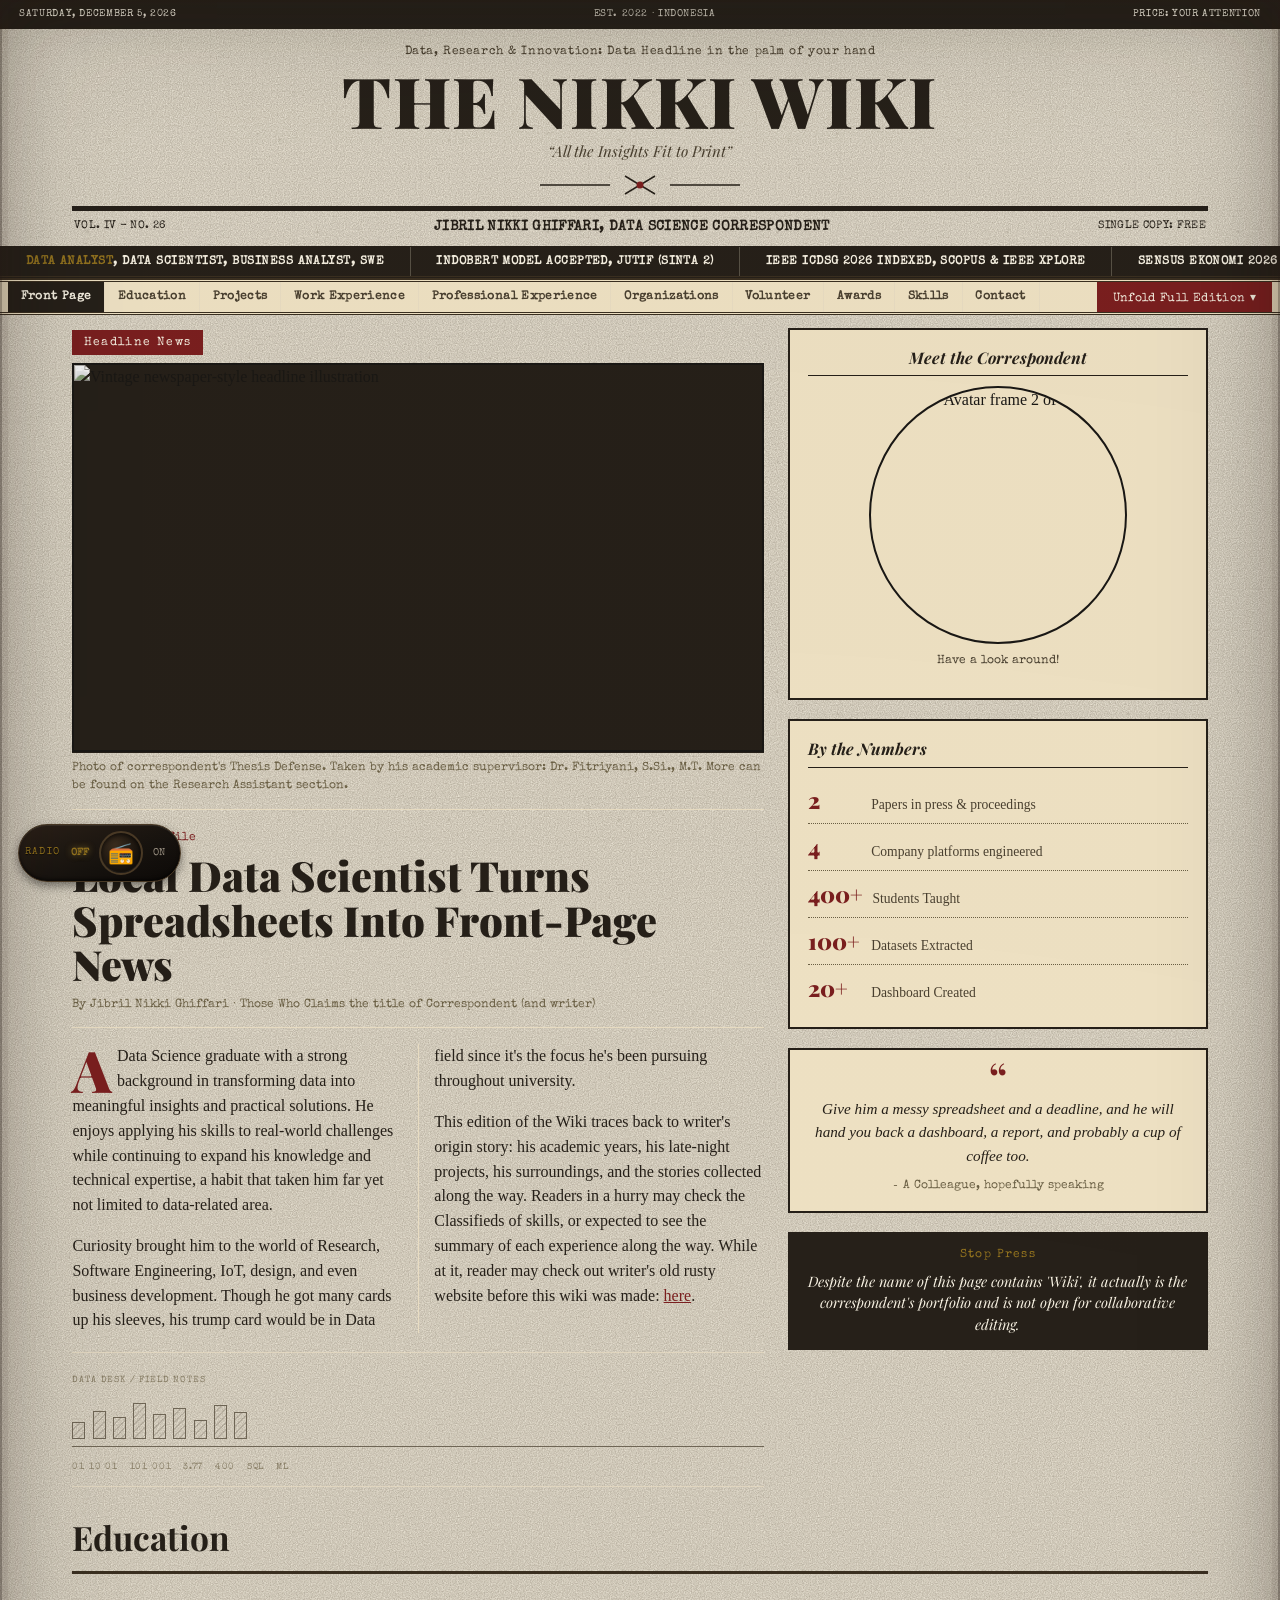
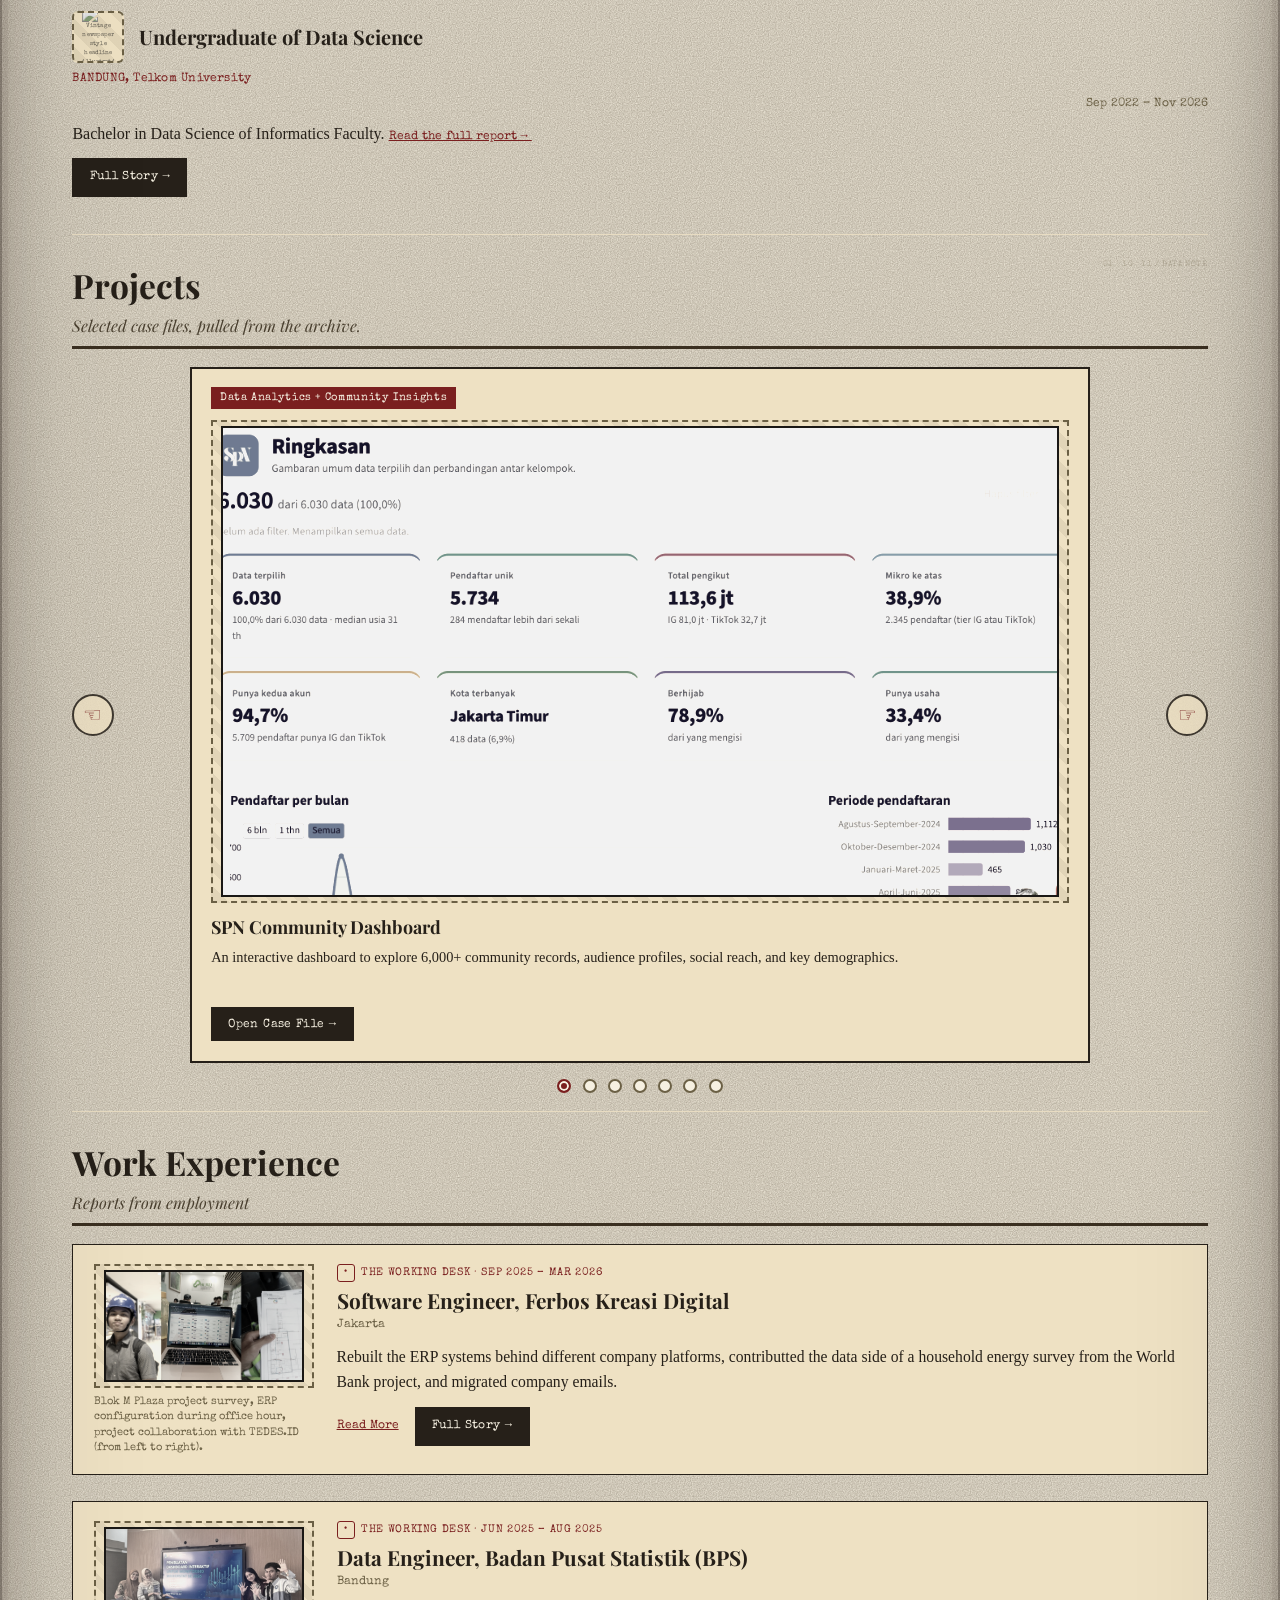
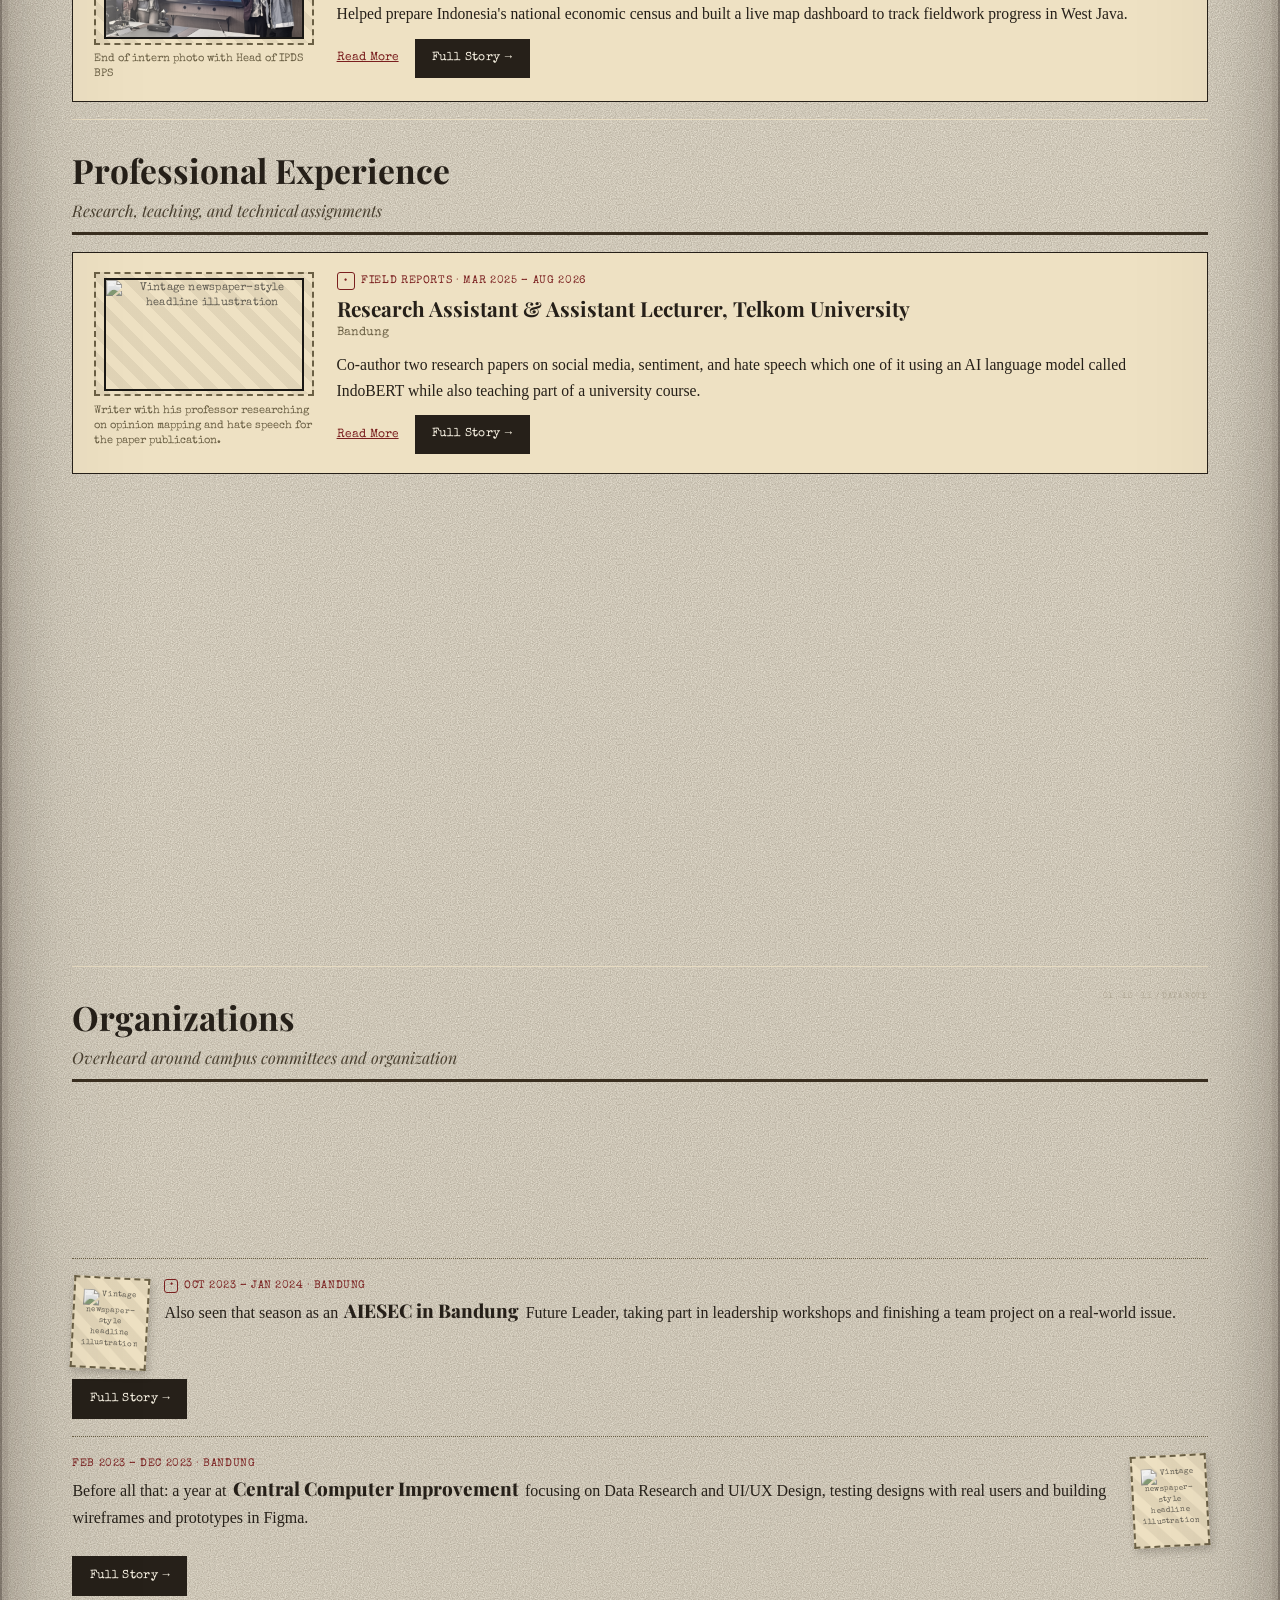
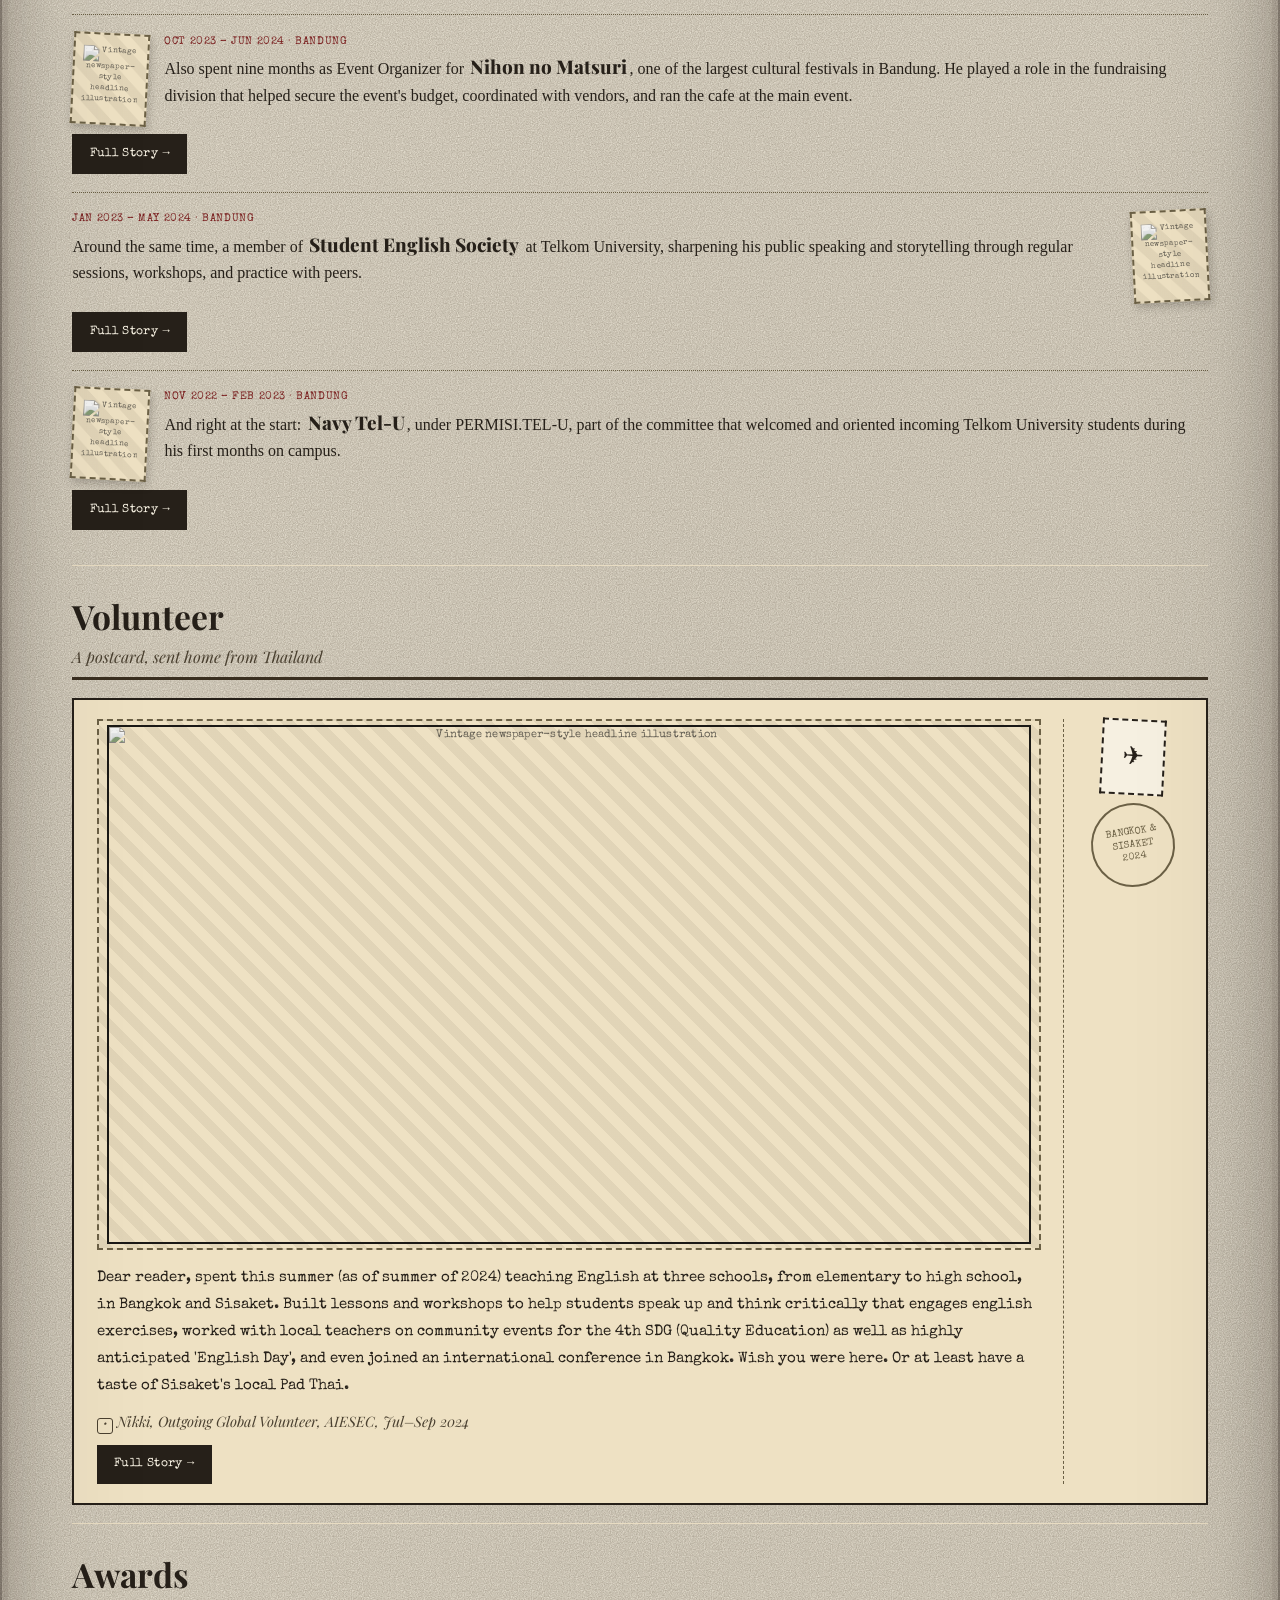
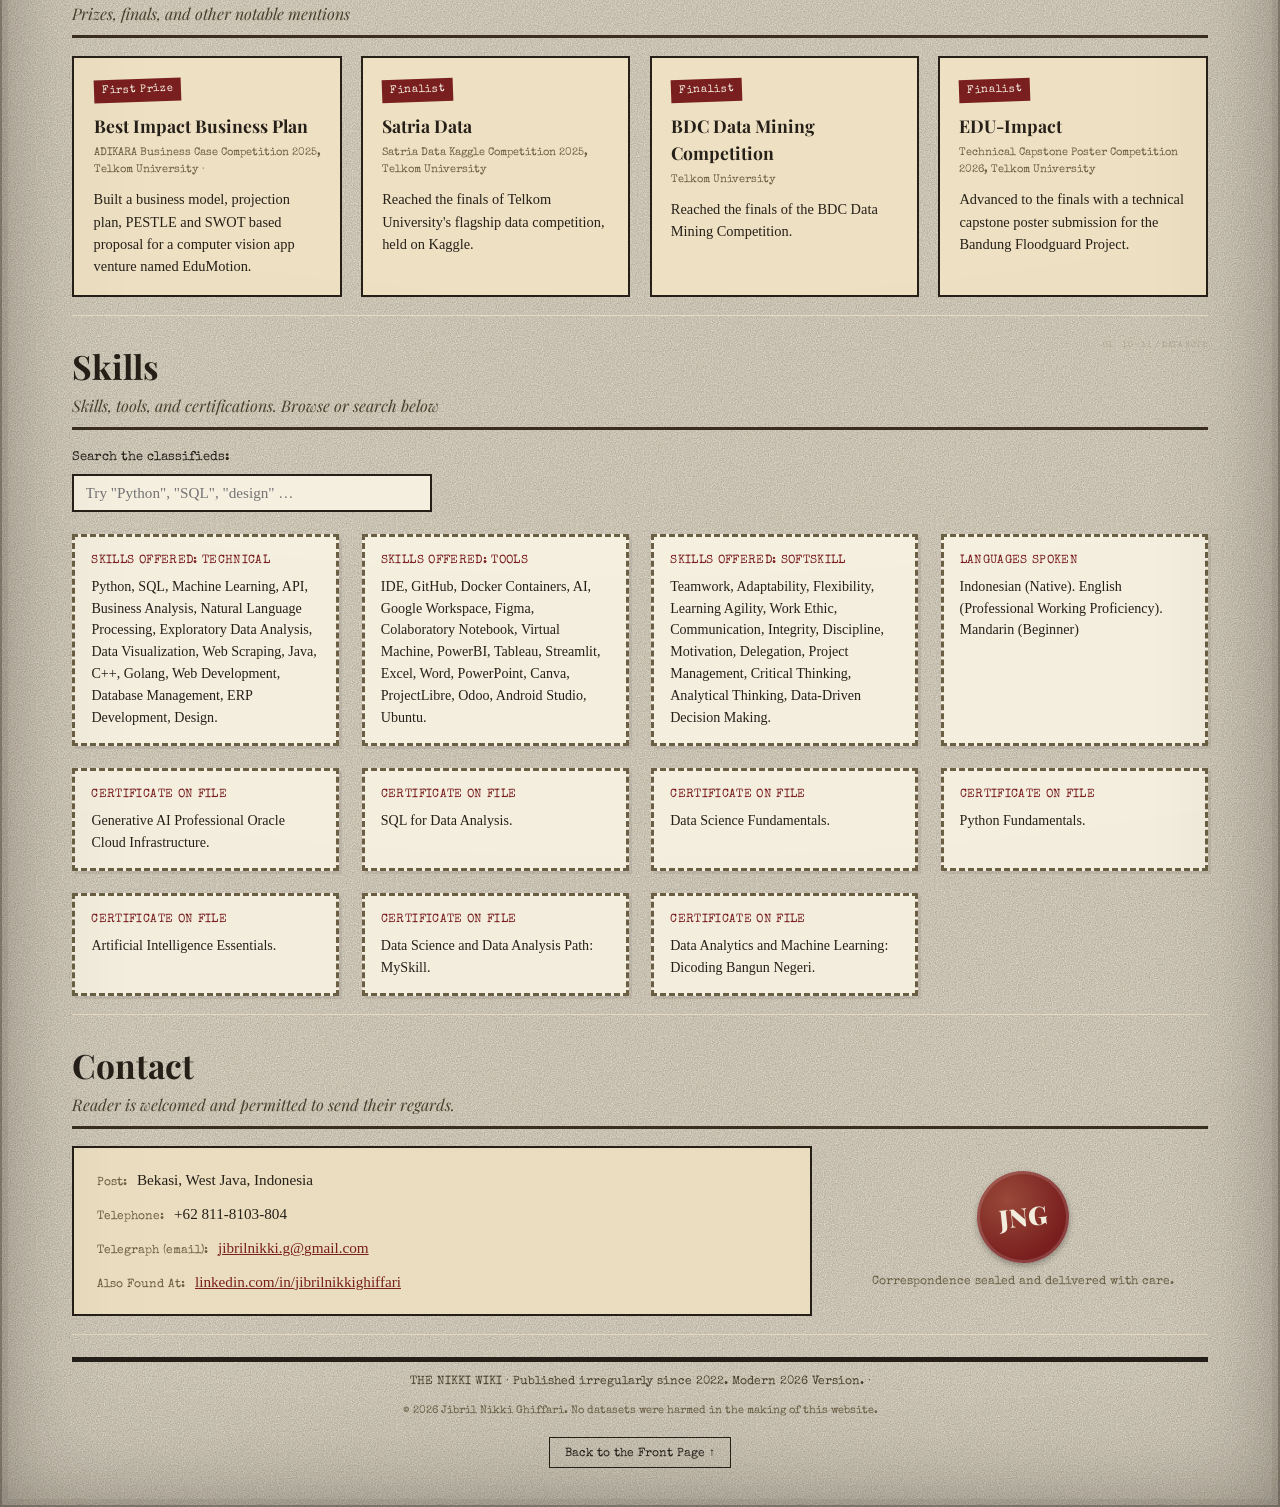
==== index.html @ acb32dd9 "ubah gambar spn" ====
<!DOCTYPE html>
<html lang="en">
  <head>
    <meta charset="UTF-8" />
    <meta name="viewport" content="width=device-width, initial-scale=1.0" />

    <!-- Primary SEO -->
    <title>The Nikki Wiki — Jibril Nikki Ghiffari</title>
    <meta
      name="description"
      content="The Nikki Wiki — the portfolio of Jibril Nikki Ghiffari, Data Science graduate showcasing data analytics, research, software engineering, and selected projects."
    />

    <!-- Open Graph / LinkedIn Preview -->
    <meta property="og:type" content="website" />
    <meta
      property="og:title"
      content="The Nikki Wiki — Jibril Nikki Ghiffari"
    />
    <meta
      property="og:description"
      content="The portfolio of Jibril Nikki Ghiffari — Data Science, analytics, research, software engineering, and selected projects."
    />
    <meta property="og:url" content="https://nikkiwiki.pages.dev/" />
    <meta
      property="og:image"
      content="https://nikkiwiki.pages.dev/assets/og-preview.png"
    />
    <meta
      property="og:image:alt"
      content="The Nikki Wiki — Jibril Nikki Ghiffari Data Science Portfolio"
    />

    <!-- Twitter / X -->
    <meta name="twitter:card" content="summary_large_image" />
    <meta
      name="twitter:title"
      content="The Nikki Wiki — Jibril Nikki Ghiffari"
    />
    <meta
      name="twitter:description"
      content="Data Science portfolio featuring analytics, research, software engineering, and selected projects."
    />
    <meta
      name="twitter:image"
      content="https://nikkiwiki.pages.dev/assets/og-preview.png"
    />

    <!-- Favicon -->
    <link rel="icon" href="assets/favicon.svg" type="image/svg+xml" />

    <!-- Fonts -->
    <link rel="preconnect" href="https://fonts.googleapis.com" />
    <link rel="preconnect" href="https://fonts.gstatic.com" crossorigin />
    <link
      href="https://fonts.googleapis.com/css2?family=Playfair+Display:ital,wght@0,600;0,700;0,900;1,600&family=Old+Standard+TT:ital,wght@0,400;0,700;1,400&family=Special+Elite&display=swap"
      rel="stylesheet"
    />

    <!-- Styles -->
    <link rel="stylesheet" href="css/style.css" />
  </head>
  <body>
    <!-- ===================== TOP UTILITY BAR ===================== -->
    <div class="utility-bar">
      <span class="utility-item" id="today-date">MONDAY, JANUARY 1</span>
      <span class="utility-item utility-center"
        >EST. 2022 &middot; INDONESIA</span
      >
      <span class="utility-item">PRICE: YOUR ATTENTION</span>
    </div>

    <!-- ===================== MASTHEAD ===================== -->
    <header class="masthead" id="top">
      <p class="masthead-eyebrow">
        Data, Research &amp; Innovation: Data Headline in the palm of your hand
      </p>
      <h1 class="masthead-title">THE NIKKI WIKI</h1>
      <p class="masthead-tagline">
        &ldquo;All the Insights Fit to Print&rdquo;
      </p>
      <svg class="masthead-flourish" viewBox="0 0 200 26" aria-hidden="true">
        <path d="M0 13 H70" stroke="var(--ink)" stroke-width="1.5" />
        <path d="M130 13 H200" stroke="var(--ink)" stroke-width="1.5" />
        <path
          d="M85 4 L100 13 L85 22 M115 4 L100 13 L115 22"
          fill="none"
          stroke="var(--ink)"
          stroke-width="1.5"
        />
        <circle cx="100" cy="13" r="3.5" fill="var(--accent)" />
      </svg>
      <div class="masthead-rule-thick"></div>
      <div class="masthead-meta">
        <span>VOL. IV - NO. 26</span>
        <span class="masthead-meta-center"
          >JIBRIL NIKKI GHIFFARI, DATA SCIENCE CORRESPONDENT</span
        >
        <span>SINGLE COPY: FREE</span>
      </div>
    </header>

    <!-- ===================== DATA TICKER ===================== -->
    <div class="ticker-tape" aria-hidden="true">
      <div class="ticker-track" id="ticker-track">
        <span class="ticker-item"
          ><strong>DATA ANALYST</strong>, DATA SCIENTIST, BUSINESS ANALYST,
          SWE</span
        >
        <span class="ticker-item"
          >INDOBERT MODEL ACCEPTED, JUTIF (SINTA 2)</span
        >
        <span class="ticker-item"
          >IEEE ICDSG 2026 INDEXED, SCOPUS & IEEE XPLORE</span
        >
        <span class="ticker-item">SENSUS EKONOMI 2026 DATA SCRAPING</span>

        <span class="ticker-item"
          >PYTHON &#9650; SQL &#9650; EXCEL &#9650;</span
        >
        <span class="ticker-item">SATRIA DATA 2025 FINALIST</span>
        <span class="ticker-item">ADIKARA 2025 WINNER</span>
        <span class="ticker-item">ERP MODULES SHIPPED</span>
        <!-- duplicate set for seamless loop -->
        <span class="ticker-item"
          ><strong>DATA ANALYST</strong>, DATA SCIENTIST, BUSINESS ANALYST,
          SWE</span
        >
        <span class="ticker-item"
          >SENTIMENT ANALYSIS ACCEPTED, JUTIF (SINTA 2)</span
        >
        <span class="ticker-item"
          >IEEE ICDSG 2026 INDEXED, SCOPUS & IEEE XPLORE</span
        >
        <span class="ticker-item">SENSUS EKONOMI 2026 DATA SCRAPING</span>
        <span class="ticker-item"
          >PYTHON &#9650; SQL &#9650; EXCEL &#9650;</span
        >
        <span class="ticker-item">SATRIA DATA 2025 FINALIST</span>
        <span class="ticker-item">EDU-IMPACT 2026 FINALIST</span>
        <span class="ticker-item">ODOO MODULES SHIPPED 3 PLATFORMS</span>
      </div>
    </div>

    <!-- ===================== SECTION NAV (looks like paper tabs) ===================== -->
    <nav class="section-nav" id="section-nav" aria-label="Sections">
      <button class="nav-tab active" data-target="front-page">
        Front Page
      </button>
      <button class="nav-tab" data-target="education">Education</button>
      <button class="nav-tab" data-target="projects">Projects</button>
      <button class="nav-tab" data-target="working">Work Experience</button>
      <button class="nav-tab" data-target="professional">
        Professional Experience
      </button>
      <button class="nav-tab" data-target="organization">Organizations</button>
      <button class="nav-tab" data-target="volunteer">Volunteer</button>
      <button class="nav-tab" data-target="awards">Awards</button>
      <button class="nav-tab" data-target="classifieds">Skills</button>
      <button class="nav-tab" data-target="contact">Contact</button>
      <button class="unfold-btn" id="unfold-btn" type="button">
        Unfold Full Edition &#9662;
      </button>
    </nav>

    <main>
      <!-- ===================== FRONT PAGE ===================== -->
      <section class="front-page" id="front-page">
        <div class="front-grid">
          <article class="lead-story">
            <p class="headline-news-label">Headline News</p>
            <div class="headline-photo-frame">
              <div class="headline-tv-screen">
                <img
                  src="assets/Headliner.jpeg"
                  class="headline-photo"
                  alt="Vintage newspaper-style headline illustration"
                  loading="eager"
                />
              </div>
              <p class="headline-caption">
                Photo of correspondent's Thesis Defense. Taken by his academic
                supervisor: Dr. Fitriyani, S.Si., M.T. More can be found on the
                Research Assistant section.
              </p>
            </div>
            <p class="kicker">Exclusive Profile</p>
            <h2 class="headline">
              Local Data Scientist Turns Spreadsheets Into Front-Page News
            </h2>
            <p class="byline">
              By Jibril Nikki Ghiffari &middot; Those Who Claims the title of
              Correspondent (and writer)
            </p>
            <div class="lead-columns">
              <p class="drop-cap">
                A Data Science graduate with a strong background in transforming
                data into meaningful insights and practical solutions. He enjoys
                applying his skills to real&#8209;world challenges while
                continuing to expand his knowledge and technical expertise, a
                habit that taken him far yet not limited to data-related area.
              </p>
              <p>
                Curiosity brought him to the world of Research, Software
                Engineering, IoT, design, and even business development. Though
                he got many cards up his sleeves, his trump card would be in
                Data field since it's the focus he's been pursuing throughout
                university.
              </p>
              <p>
                This edition of the Wiki traces back to writer's origin story:
                his academic years, his late-night projects, his surroundings,
                and the stories collected along the way. Readers in a hurry may
                check the Classifieds of skills, or expected to see the summary
                of each experience along the way. While at it, reader may check
                out writer's old rusty website before this wiki was made:
                <a
                  href="https://jibrilnikki.netlify.app/"
                  target="_blank"
                  rel="noopener"
                  >here</a
                >.
              </p>
            </div>

            <div class="data-engraving" aria-hidden="true">
              <span class="data-engraving-label">DATA DESK / FIELD NOTES</span>
              <div class="data-engraving-grid">
                <i></i><i></i><i></i><i></i><i></i><i></i><i></i><i></i><i></i>
              </div>
              <div class="data-engraving-line"></div>
              <span class="data-engraving-code"
                >01 10 01 &nbsp; 101 001 &nbsp; 3.77 &nbsp; 400 &nbsp; SQL
                &nbsp; ML</span
              >
            </div>
          </article>

          <aside class="sidebar">
            <div class="ad-box mini-me-box">
              <p class="ad-box-title">Meet the Correspondent</p>
              <div class="mini-me-frame">
                <img
                  src="assets/Avatar 4.png"
                  class="mini-me-img"
                  id="mini-me-img"
                  alt="Avatar frame 1 of 3"
                  loading="eager"
                />
              </div>
              <p class="mini-me-caption" id="mini-me-caption">Hi there!</p>
            </div>

            <div class="ad-box stat-box">
              <p class="ad-box-title">By the Numbers</p>
              <ul class="stat-list">
                <li>
                  <span class="stat-num">2</span
                  ><span class="stat-label"
                    >Papers in press &amp; proceedings</span
                  >
                </li>
                <li>
                  <span class="stat-num">4</span
                  ><span class="stat-label">Company platforms engineered</span>
                </li>
                <li>
                  <span class="stat-num">400+</span
                  ><span class="stat-label">Students Taught</span>
                </li>

                <li>
                  <span class="stat-num">100+</span
                  ><span class="stat-label">Datasets Extracted</span>
                </li>
                <li>
                  <span class="stat-num">20+</span
                  ><span class="stat-label">Dashboard Created</span>
                </li>
              </ul>
            </div>

            <div class="ad-box quote-box">
              <p class="quote-mark">&ldquo;</p>
              <p class="quote-text">
                Give him a messy spreadsheet and a deadline, and he will hand
                you back a dashboard, a report, and probably a cup of coffee
                too.
              </p>
              <p class="quote-attr">&dash; A Colleague, hopefully speaking</p>
            </div>

            <div class="stop-press-box">
              <p class="stop-press-title">Stop Press</p>
              <p class="stop-press-text">
                Despite the name of this page contains 'Wiki', it actually is
                the correspondent's portfolio and is not open for collaborative
                editing.
              </p>
            </div>
          </aside>
        </div>
      </section>

      <!-- ===================== EDUCATION ===================== -->
      <section class="paper-section" id="education">
        <h2 class="section-masthead">Education</h2>
        <div class="section-rule"></div>
        <article class="story-card" data-expandable>
          <div class="story-head">
            <div
              class="img-placeholder story-photo"
              aria-label="Placeholder for a campus or graduation photo"
            >
              <img
                src="assets/Telkom.png"
                alt="Vintage newspaper-style headline illustration"
                loading="eager"
              />
            </div>
            <h3 class="story-headline">Undergraduate of Data Science</h3>
            <p class="dateline">BANDUNG, Telkom University</p>
            <p class="story-dates">Sep 2022 &ndash; Nov 2026</p>
          </div>
          <p class="story-teaser">
            Bachelor in Data Science of Informatics Faculty.
            <button class="read-more" type="button">
              Read the full report &rarr;
            </button>
          </p>
          <div class="story-body">
            <p>
              Enrolled at Telkom University's Data Science program in September
              2022, with graduation on November 2026. Maintained a cumulative
              GPA of 3.77 out of 4.00, awarded with honor, while concurrently
              holding a research assistantship, a lecturing apprenticeship , and
              multiple industry placements.
            </p>
          </div>
          <p class="detail-link-wrap">
            <a class="cta-button" href="pages/education.html" rel="noopener"
              >Full Story &rarr;</a
            >
          </p>
        </article>
      </section>

      <!-- ===================== PROJECTS ===================== -->
      <section class="paper-section projects-section" id="projects">
        <h2 class="section-masthead">Projects</h2>
        <p class="section-subhead">
          Selected case files, pulled from the archive.
        </p>
        <div class="section-rule"></div>

        <div class="project-carousel" id="project-carousel">
          <button
            class="project-nav project-nav-prev"
            id="project-prev"
            type="button"
            aria-label="Previous case files"
          >
            <span aria-hidden="true">&#9756;</span>
          </button>

          <div class="project-viewport" id="project-viewport">
            <div class="project-track" id="project-track">
              <article class="project-card">
                <p class="project-tag">Data Analytics + Community Insights</p>
                <div
                  class="img-placeholder landscape-placeholder project-photo"
                  aria-label="SPN Community Dashboard summary and visualizations"
                >
                  <img
                    src="assets/spn-dashboard2.png"
                    class="headline-photo"
                    alt="SPN Community Dashboard summary cards and charts"
                    loading="lazy"
                  />
                </div>
                <h3 class="project-headline">SPN Community Dashboard</h3>
                <p class="project-teaser">
                  An interactive dashboard to explore 6,000+ community records,
                  audience profiles, social reach, and key demographics.
                </p>
                <button
                  class="cta-button dossier-open-btn"
                  type="button"
                  data-dossier-target="spn-community-dashboard"
                >
                  Open Case File &rarr;
                </button>

                <div
                  class="dossier-content"
                  data-dossier-id="spn-community-dashboard"
                  hidden
                >
                  <p class="dossier-tag">
                    CASE NO. 01 &middot; DATA ANALYTICS DASHBOARD
                  </p>
                  <h3 class="dossier-title">SPN Community Dashboard</h3>
                  <p class="dossier-meta">
                    Smart Parents Network &middot; Community Data Analytics
                  </p>
                  <div
                    class="img-placeholder landscape-placeholder dossier-photo"
                    aria-label="SPN Community Dashboard data exploration interface"
                  >
                    <img
                      src="assets/spn-dashboard.png"
                      class="headline-photo"
                      alt="SPN Community Dashboard with filters and data table"
                      loading="lazy"
                    />
                  </div>
                  <div class="dossier-body">
                    <p>
                      Built an interactive dashboard to filter and explore
                      community records, compare audience and social-media
                      metrics, and review profile and economic indicators.
                      Exports filtered data to Excel with an embedded dashboard
                      sheet for offline review.
                    </p>
                  </div>
                </div>
              </article>
              <article class="project-card">
                <p class="project-tag">
                  Data Engineering + Community Analytics
                </p>
                <div
                  class="img-placeholder landscape-placeholder project-photo"
                  aria-label="WhatsApp Data Tracker Dashboard activity overview"
                >
                  <img
                    src="assets/spn-wa.png"
                    class="headline-photo"
                    alt="WhatsApp Data Tracker Dashboard showing group activity metrics"
                    loading="lazy"
                  />
                </div>
                <h3 class="project-headline">
                  WhatsApp Data Tracker Dashboard
                </h3>
                <p class="project-teaser">
                  An internal dashboard to track group activity and identify
                  active, quiet, and inactive members from WhatsApp chat
                  exports.
                </p>
                <button
                  class="cta-button dossier-open-btn"
                  type="button"
                  data-dossier-target="spn-wa-tracker"
                >
                  Open Case File &rarr;
                </button>

                <div
                  class="dossier-content"
                  data-dossier-id="spn-wa-tracker"
                  hidden
                >
                  <p class="dossier-tag">
                    CASE NO. 02 &middot; WHATSAPP COMMUNITY ANALYTICS
                  </p>
                  <h3 class="dossier-title">WhatsApp Data Tracker Dashboard</h3>
                  <p class="dossier-meta">
                    Smart Parents Network &middot; Group Activity Monitoring
                  </p>
                  <div
                    class="img-placeholder landscape-placeholder dossier-photo"
                    aria-label="WhatsApp group activity breakdown and member status summary"
                  >
                    <img
                      src="assets/spn-wa2.png"
                      class="headline-photo"
                      alt="WhatsApp Data Tracker Dashboard with member activity breakdown and group summary"
                      loading="lazy"
                    />
                  </div>
                  <div class="dossier-body">
                    <p>
                      An internal dashboard for importing ZIP exports of
                      WhatsApp group conversations and storing structured
                      activity data in Supabase. It summarizes message trends
                      and member activity by group and period, helping teams
                      spot active, quiet, and inactive members.
                    </p>
                  </div>
                </div>
              </article>
              <article class="project-card">
                <p class="project-tag">Frontend + ERP Development</p>
                <div
                  class="img-placeholder landscape-placeholder project-photo"
                  aria-label="Placeholder for a project photo or screenshot"
                >
                  <img
                    src="assets/HIJAUWeb.png"
                    class="headline-photo"
                    alt="Vintage newspaper-style headline illustration"
                    loading="eager"
                  />
                </div>
                <h3 class="project-headline">
                  HIJAU.co.id website & ERP System
                </h3>
                <p class="project-teaser">
                  Developed web and ERP solutions for HIJAU, a sustainable
                  technology company, using Odoo to connect its public-facing
                  website with internal business processes and data.
                </p>
                <button
                  class="cta-button dossier-open-btn"
                  type="button"
                  data-dossier-target="project-three"
                >
                  Open Case File &rarr;
                </button>

                <div
                  class="dossier-content"
                  data-dossier-id="project-three"
                  hidden
                >
                  <p class="dossier-tag">
                    CASE NO. 03 &middot; WEB + ERP DEVELOPMENT
                  </p>

                  <h3 class="dossier-title">
                    HIJAU.co.id Website & ERP System
                  </h3>

                  <p class="dossier-meta">
                    Software Engineer, Ferbos Kreasi Digital &middot; Oct 2025 –
                    Jan 2026
                  </p>
                  <div
                    class="img-placeholder landscape-placeholder dossier-photo"
                    aria-label="Placeholder for a project screenshot or photo"
                  >
                    <img
                      src="assets/HIJAU2.jpeg"
                      class="headline-photo"
                      alt="Vintage newspaper-style headline illustration"
                      loading="eager"
                    />
                  </div>
                  <div class="dossier-body">
                    <p>
                      A web and ERP platform built with Odoo as its core for
                      HIJAU.co.id, a sustainable technology company providing
                      Solar as a Service and Cooling as a Service. The project
                      connects the company's public-facing website with its
                      internal business operations within a unified ecosystem.
                    </p>
                  </div>
                </div>
              </article>
              <article class="project-card">
                <p class="project-tag">Frontend + Backend Development</p>
                <div
                  class="img-placeholder landscape-placeholder project-photo"
                  aria-label="Placeholder for a project photo or screenshot"
                >
                  <img
                    src="assets/Wakafenergi.png"
                    class="headline-photo"
                    alt="Vintage newspaper-style headline illustration"
                    loading="eager"
                  />
                </div>
                <h3 class="project-headline">
                  Wakafenergi.id website & Backend Data Flow
                </h3>
                <p class="project-teaser">
                  Redesigned Wakafenergi.id into a data-driven donation
                  platform, connecting Odoo's product and checkout system with
                  custom frontend logic, real-time impact calculations, and a
                  redesigned user flow.
                </p>
                <button
                  class="cta-button dossier-open-btn"
                  type="button"
                  data-dossier-target="project-four"
                >
                  Open Case File &rarr;
                </button>

                <div
                  class="dossier-content"
                  data-dossier-id="project-four"
                  hidden
                >
                  <p class="dossier-tag">
                    CASE NO. 04 &middot; FULL-STACK + ERP DEVELOPMENT
                  </p>
                  <h3 class="dossier-title">
                    Wakafenergi.id Website & Backend Data Flow
                  </h3>
                  <p class="dossier-meta">
                    Software Engineer, Ferbos Kreasi Digital &middot; Aug 2025 –
                    Mar 2026
                  </p>
                  <div
                    class="img-placeholder landscape-placeholder dossier-photo"
                    aria-label="Placeholder for a project screenshot or photo"
                  >
                    <img
                      src="assets/Wakaf2.jpeg"
                      class="headline-photo"
                      alt="Vintage newspaper-style headline illustration"
                      loading="eager"
                    />
                  </div>
                  <div class="dossier-body">
                    <p>
                      A digital platform for managing and supporting
                      energy-based waqf programs, built on Odoo's architecture.
                      The project connects a redesigned web experience with
                      product, donation, and checkout systems while using
                      real-time data to visualize energy impact and its
                      benefits.
                    </p>
                  </div>
                </div>
              </article>
              <article class="project-card">
                <p class="project-tag">
                  Geospatial Analytics + Data Engineering
                </p>
                <div
                  class="img-placeholder landscape-placeholder project-photo"
                  aria-label="Screenshot of the Wilkerstat geolocation monitoring dashboard"
                >
                  <img
                    src="assets/Wilkerstat.png"
                    class="headline-photo"
                    alt="Wilkerstat geolocation monitoring dashboard"
                    loading="lazy"
                  />
                </div>
                <h3 class="project-headline">
                  Wilkerstat Geolocation Monitoring Dashboard
                </h3>
                <p class="project-teaser">
                  An interactive internal BPS dashboard mapping UMKM locations
                  across West Java to support regional monitoring and fieldwork.
                </p>
                <button
                  class="cta-button dossier-open-btn"
                  type="button"
                  data-dossier-target="wilkerstat-dashboard"
                >
                  Open Case File &rarr;
                </button>

                <div
                  class="dossier-content"
                  data-dossier-id="wilkerstat-dashboard"
                  hidden
                >
                  <p class="dossier-tag">
                    CASE NO. 05 &middot; GEOSPATIAL DATA DASHBOARD
                  </p>
                  <h3 class="dossier-title">
                    Wilkerstat Geolocation Monitoring Dashboard
                  </h3>
                  <p class="dossier-meta">
                    Data Engineer Intern, Badan Pusat Statistik (BPS) &middot;
                    Jun&ndash;Aug 2025
                  </p>
                  <div
                    class="img-placeholder landscape-placeholder dossier-photo"
                    aria-label="Additional screenshot of the Wilkerstat dashboard"
                  >
                    <img
                      src="assets/Wilkerstat2.png"
                      class="headline-photo"
                      alt="Wilkerstat dashboard map and location monitoring view"
                      loading="lazy"
                    />
                  </div>
                  <div class="dossier-body">
                    <p>
                      Built an interactive geolocation dashboard for internal
                      BPS use to explore mapped UMKM locations throughout West
                      Java. The dashboard brought location data into a visual
                      interface to support regional monitoring and preparation
                      for Sensus Ekonomi 2026.
                    </p>
                  </div>
                </div>
              </article>
              <article class="project-card">
                <p class="project-tag">Data Science Capstone</p>
                <div
                  class="img-placeholder landscape-placeholder project-photo"
                  aria-label="Placeholder for a flood risk dashboard or map screenshot"
                >
                  <img
                    src="assets/Floodguard.jpeg"
                    class="headline-photo"
                    alt="Vintage newspaper-style headline illustration"
                    loading="eager"
                  />
                </div>
                <h3 class="project-headline">
                  Flood Risk Prediction (Bandung Floodguard)
                </h3>
                <p class="project-teaser">
                  A Random Forest model that reads Indonesia&rsquo;s daily
                  meteorological data and turns it into a flood risk forecast:
                  Aman, Siaga, or Waspada/Awas.
                </p>
                <button
                  class="cta-button dossier-open-btn"
                  type="button"
                  data-dossier-target="flood-risk"
                >
                  Open Case File &rarr;
                </button>

                <div
                  class="dossier-content"
                  data-dossier-id="flood-risk"
                  hidden
                >
                  <p class="dossier-tag">
                    CASE NO. 06 &middot; DATA SCIENCE CAPSTONE
                  </p>
                  <h3 class="dossier-title">
                    Flood Risk Prediction from BMKG Weather Data
                  </h3>
                  <p class="dossier-meta">
                    Dataset, feature selection &amp; modeling led by the writer
                  </p>
                  <div
                    class="img-placeholder landscape-placeholder dossier-photo"
                    aria-label="Placeholder for a project screenshot, chart, or map"
                  >
                    <img
                      src="assets/Floodguard2.png"
                      class="headline-photo"
                      alt="Vintage newspaper-style headline illustration"
                      loading="eager"
                    />
                  </div>
                  <div class="dossier-body">
                    <p>
                      FloodGuard is a machine learning project that predicts
                      flood risk using historical BMKG weather data. The project
                      applies data preparation, feature selection, and
                      predictive modeling to transform meteorological patterns
                      into an accessible flood-risk indicator through a
                      Streamlit application.
                    </p>
                  </div>
                </div>
              </article>
              <article class="project-card">
                <p class="project-tag">Machine Learning + Big Data</p>
                <div
                  class="img-placeholder landscape-placeholder project-photo"
                  aria-label="Placeholder for a chatbot interface screenshot"
                >
                  <img
                    src="assets/RAG.png"
                    class="headline-photo"
                    alt="Vintage newspaper-style headline illustration"
                    loading="eager"
                  />
                </div>
                <h3 class="project-headline">
                  RAG OpenSearch Hospital Chatbot
                </h3>
                <p class="project-teaser">
                  A RAG-powered chatbot grounded in hospital knowledge using
                  OpenSearch.
                </p>
                <button
                  class="cta-button dossier-open-btn"
                  type="button"
                  data-dossier-target="chatbot-oos"
                >
                  Open Case File &rarr;
                </button>

                <div
                  class="dossier-content"
                  data-dossier-id="chatbot-oos"
                  hidden
                >
                  <p class="dossier-tag">
                    CASE NO. 07 &middot; MACHINE LEARNING EXPERIMENT
                  </p>
                  <h3 class="dossier-title">RAG OpenSearch Hospital Chatbot</h3>
                  <p class="dossier-meta">
                    Presented in Bahasa Indonesia for an executive audience
                  </p>
                  <div
                    class="img-placeholder landscape-placeholder dossier-photo"
                    aria-label="Placeholder for a project screenshot or presentation slide"
                  >
                    <img
                      src="assets/RAG2.png"
                      class="headline-photo"
                      alt="Vintage newspaper-style headline illustration"
                      loading="eager"
                    />
                  </div>
                  <div class="dossier-body">
                    <p>
                      A Retrieval-Augmented Generation (RAG) chatbot that uses
                      OpenSearch for semantic document retrieval and an LLM to
                      provide accurate, context-grounded responses to
                      hospital-related queries. The system combines vector
                      embeddings, KNN search, and document retrieval.
                    </p>
                  </div>
                </div>
              </article>
            </div>
          </div>

          <button
            class="project-nav project-nav-next"
            id="project-next"
            type="button"
            aria-label="Next case files"
          >
            <span aria-hidden="true">&#9758;</span>
          </button>
        </div>

        <div
          class="project-dots"
          id="project-dots"
          role="tablist"
          aria-label="Case file pages"
        ></div>
      </section>

      <!-- ===================== WORKING EXPERIENCE ===================== -->
      <section class="paper-section" id="working">
        <h2 class="section-masthead">Work Experience</h2>
        <p class="section-subhead">Reports from employment</p>
        <div class="section-rule"></div>

        <article class="article-card" data-expandable>
          <div class="article-top">
            <div class="article-media">
              <div
                class="img-placeholder landscape-placeholder"
                aria-label="Placeholder for a photo of the Ferbos office or product"
              >
                <img
                  src="assets/FerbosWork.png"
                  class="headline-photo"
                  alt="Vintage newspaper-style headline illustration"
                  loading="eager"
                />
              </div>
              <p class="article-caption">
                Blok M Plaza project survey, ERP configuration during office
                hour, project collaboration with TEDES.ID (from left to right).
              </p>
            </div>
            <div class="article-copy">
              <p class="article-kicker">
                <img
                  class="org-favicon"
                  src="https://www.google.com/s2/favicons?sz=64&amp;domain=ferbos.co.id"
                  alt=""
                  width="18"
                  height="18"
                  loading="lazy"
                />
                THE WORKING DESK &middot; SEP 2025 &ndash; MAR 2026
              </p>
              <h3 class="article-headline">
                Software Engineer, Ferbos Kreasi Digital
              </h3>
              <p class="article-byline">Jakarta</p>
              <p class="article-lede">
                Rebuilt the ERP systems behind different company platforms,
                contributted the data side of a household energy survey from the
                World Bank project, and migrated company emails.
              </p>
              <div class="story-body">
                <ul>
                  <li>
                    Built and maintained custom Odoo ERP modules for company
                    platforms: hijau.co.id, and wakafenergi.id, ferbos.co.id.
                    <img
                      class="org-favicon inline-favicon"
                      src="https://www.google.com/s2/favicons?sz=64&amp;domain=odoo.com"
                      alt=""
                      width="16"
                      height="16"
                      loading="lazy"
                    />
                  </li>
                  <li>
                    Contributed in the data side of a large research project
                    with the World Bank, covering real-time energy-use data from
                    400 households.
                  </li>
                  <li>
                    Moved the company's email system for tedes.id from Hostinger
                    and Outlook over to Google Workspace.
                  </li>
                  <li>
                    Worked closely with engineering and business teams across
                    the company to keep it all moving together.
                  </li>
                </ul>
              </div>
              <div class="article-actions">
                <button class="read-more" type="button">Read More</button>
                <a class="cta-button" href="pages/ferbos.html" rel="noopener"
                  >Full Story &rarr;</a
                >
              </div>
            </div>
          </div>
        </article>

        <article class="article-card" data-expandable>
          <div class="article-top">
            <div class="article-media">
              <div
                class="img-placeholder landscape-placeholder"
                aria-label="Placeholder for a photo of the geolocation dashboard or fieldwork"
              >
                <img
                  src="assets/BPS2.png"
                  class="headline-photo"
                  alt="Vintage newspaper-style headline illustration"
                  loading="eager"
                />
              </div>
              <p class="article-caption">
                End of intern photo with Head of IPDS BPS
              </p>
            </div>
            <div class="article-copy">
              <p class="article-kicker">
                <img
                  class="org-favicon"
                  src="https://www.google.com/s2/favicons?sz=64&amp;domain=bps.go.id"
                  alt=""
                  width="18"
                  height="18"
                  loading="lazy"
                />
                THE WORKING DESK &middot; JUN 2025 &ndash; AUG 2025
              </p>
              <h3 class="article-headline">
                Data Engineer, Badan Pusat Statistik (BPS)
              </h3>
              <p class="article-byline">Bandung</p>
              <p class="article-lede">
                Helped prepare Indonesia's national economic census and built a
                live map dashboard to track fieldwork progress in West Java.
              </p>
              <div class="story-body">
                <ul>
                  <li>
                    Used web scraping to pull in economic data needed for Sensus
                    Ekonomi 2026 across all region in West Java.
                  </li>
                  <li>
                    Built an interactive map dashboard used to track progress on
                    the Wilkerstat Program.
                  </li>
                  <li>
                    Cleaned and organized large government datasets so they were
                    ready for reporting.
                  </li>
                </ul>
              </div>
              <div class="article-actions">
                <button class="read-more" type="button">Read More</button>
                <a class="cta-button" href="pages/bps.html" rel="noopener"
                  >Full Story &rarr;</a
                >
              </div>
            </div>
          </div>
        </article>
      </section>

      <!-- ===================== PROFESSIONAL EXPERIENCE ===================== -->
      <section class="paper-section" id="professional">
        <h2 class="section-masthead">Professional Experience</h2>
        <p class="section-subhead">
          Research, teaching, and technical assignments
        </p>
        <div class="section-rule"></div>

        <article class="article-card" data-expandable>
          <div class="article-top">
            <div class="article-media">
              <div
                class="img-placeholder landscape-placeholder"
                aria-label="Placeholder for a research or conference photo"
              >
                <img
                  src="assets/WRAP.png"
                  class="headline-photo"
                  alt="Vintage newspaper-style headline illustration"
                  loading="eager"
                />
              </div>
              <p class="article-caption">
                Writer with his professor researching on opinion mapping and
                hate speech for the paper publication.
              </p>
            </div>
            <div class="article-copy">
              <p class="article-kicker">
                <img
                  class="org-favicon"
                  src="https://www.google.com/s2/favicons?sz=64&amp;domain=telkomuniversity.ac.id"
                  alt=""
                  width="18"
                  height="18"
                  loading="lazy"
                />
                FIELD REPORTS &middot; MAR 2025 &ndash; AUG 2026
              </p>
              <h3 class="article-headline">
                Research Assistant &amp; Assistant Lecturer, Telkom University
              </h3>
              <p class="article-byline">Bandung</p>
              <p class="article-lede">
                Co-author two research papers on social media, sentiment, and
                hate speech which one of it using an AI language model called
                IndoBERT while also teaching part of a university course.
              </p>
              <div class="story-body">
                <ul>
                  <li>
                    <em
                      >&ldquo;Mapping Political Sentiment and Hate Speech on
                      Social Media during Indonesia's 2024 Election using
                      IndoBERT-based Spatiotemporal Analysis.&rdquo;</em
                    >
                    Accepted for publication in JUTIF (SINTA 2 accredited).
                  </li>
                  <li>
                    Second paper published in the IEEE ICDSG 2026 conference
                    proceedings, indexed in IEEE Xplore and Scopus.
                    <img
                      class="org-favicon inline-favicon"
                      src="https://www.google.com/s2/favicons?sz=64&amp;domain=ieee.org"
                      alt=""
                      width="16"
                      height="16"
                      loading="lazy"
                    />
                  </li>
                  <li>
                    Helped prepare data, build models, and study large sets of
                    social media posts. Also started new research on Graph
                    Networks.
                  </li>
                  <li>
                    Worked as Assistant Lecturer for the ICT Global Insight
                    course from March to June 2025, helping teach the class and
                    grade student work.
                  </li>
                </ul>
              </div>
              <div class="article-actions">
                <button class="read-more" type="button">Read More</button>
                <a class="cta-button" href="pages/research.html" rel="noopener"
                  >Full Story &rarr;</a
                >
              </div>
            </div>
          </div>
        </article>

        <article class="article-card" data-expandable>
          <div class="article-top">
            <div class="article-media">
              <div
                class="img-placeholder landscape-placeholder"
                aria-label="Placeholder for a photo from the coding cohort"
              >
                <img
                  src="assets/Dicoding.png"
                  class="headline-photo"
                  alt="Vintage newspaper-style headline illustration"
                  loading="eager"
                />
              </div>
              <p class="article-caption">
                Working through a capstone project during the cohort.
              </p>
            </div>
            <div class="article-copy">
              <p class="article-kicker">
                <img
                  class="org-favicon"
                  src="https://www.google.com/s2/favicons?sz=64&amp;domain=dbs.com"
                  alt=""
                  width="18"
                  height="18"
                  loading="lazy"
                />
                FIELD REPORTS &middot; JAN 2025 &ndash; JUL 2025
              </p>
              <h3 class="article-headline">
                Machine Learning Engineer Cohort, Coding Camp by DBS Foundation
              </h3>
              <p class="article-byline">Bandung</p>
              <p class="article-lede">
                Built three capstone machine learning projects and dozens of
                individual projects from start to finish during a six-month
                internsive program.
              </p>
              <div class="story-body">
                <ul>
                  <li>
                    Built complete machine learning projects: cleaning data,
                    exploring it, training models, and checking how well they
                    worked. Covered classification, regression, and data
                    visualization.
                  </li>
                  <li>
                    Measured model performance using accuracy, precision,
                    recall, and F1 score, and looked at how machine learning
                    could help with financial literacy.
                  </li>
                  <li>
                    Practiced good coding habits with Git, GitHub, SQL, and
                    Python so the work stayed organized and easy to share.
                  </li>
                </ul>
              </div>
              <div class="article-actions">
                <button class="read-more" type="button">Read More</button>
                <a class="cta-button" href="pages/ml-cohort.html" rel="noopener"
                  >Full Story &rarr;</a
                >
              </div>
            </div>
          </div>
        </article>

        <article class="article-card" data-expandable>
          <div class="article-top">
            <div class="article-media">
              <div
                class="img-placeholder landscape-placeholder"
                aria-label="Placeholder for a photo related to technical writing"
              >
                <img
                  src="assets/GaoTek.png"
                  alt="Vintage newspaper-style headline illustration"
                  loading="eager"
                />
              </div>
              <p class="article-caption">
                Agreement and acceptance letter, remotely.
              </p>
            </div>
            <div class="article-copy">
              <p class="article-kicker">
                <img
                  class="org-favicon"
                  src="https://www.google.com/s2/favicons?sz=64&amp;domain=gaotek.com"
                  alt=""
                  width="18"
                  height="18"
                  loading="lazy"
                />
                FIELD REPORTS &middot; JUL 2025 &ndash; OCT 2025
              </p>
              <h3 class="article-headline">Technical Writer, GAOTek Inc.</h3>
              <p class="article-byline">Manhattan, NY (Remote)</p>
              <p class="article-lede">
                Wrote technical articles and product guides for a
                test-and-measurement and IoT technology company.
              </p>
              <div class="story-body">
                <ul>
                  <li>
                    Researched and wrote articles and product guides about
                    test-and-measurement, IoT, and embedded systems, for a
                    business audience.
                  </li>
                  <li>
                    Worked with engineering and product teams to turn technical
                    details into a report that's easy to understand.
                  </li>
                  <li>
                    Edited and formatted documents so they stayed accurate,
                    consistent, and on-brand.
                  </li>
                </ul>
                <p class="editor-note">
                  Editor's note: duties from the company all done remotely with
                  consistent bi-weekly progress report.
                </p>
              </div>
              <div class="article-actions">
                <button class="read-more" type="button">Read More</button>
                <a class="cta-button" href="pages/gaotek.html" rel="noopener"
                  >Full Story &rarr;</a
                >
              </div>
            </div>
          </div>
        </article>
      </section>

      <!-- ===================== ORGANIZATION EXPERIENCE ===================== -->
      <section class="paper-section" id="organization">
        <h2 class="section-masthead">Organizations</h2>
        <p class="section-subhead">
          Overheard around campus committees and organization
        </p>
        <div class="section-rule"></div>

        <ul class="gossip-column">
          <li class="gossip-entry">
            <div
              class="img-placeholder square-placeholder gossip-photo"
              aria-label="Placeholder for a photo from the Student Association"
            >
              <img
                src="assets/himads.png"
                alt="Vintage newspaper-style headline illustration"
                loading="eager"
              />
            </div>
            <span class="gossip-mark">
              <img
                class="org-favicon inline-favicon"
                src="https://www.google.com/s2/favicons?sz=64&amp;domain=telkomuniversity.ac.id"
                alt=""
                width="14"
                height="14"
                loading="lazy"
              />
              DEC 2023 &ndash; MAR 2025 &middot; BANDUNG
            </span>
            Spotted for almost 2 years running errands at the
            <strong>Student Association of Data Science</strong> as Student
            Representative Body and Programming Mentor. He supervised ongoing
            projects, mentored new members on the basics of programming, and
            helped written down the association's official rules.
            <p class="detail-link-wrap">
              <a
                class="cta-button"
                href="pages/student-association.html"
                rel="noopener"
                >Full Story &rarr;</a
              >
            </p>
          </li>
          <li class="gossip-entry">
            <div
              class="img-placeholder square-placeholder gossip-photo"
              aria-label="Placeholder for a photo from AIESEC"
            >
              <img
                src="assets/AIESECinBandung.jpeg"
                alt="Vintage newspaper-style headline illustration"
                loading="eager"
              />
            </div>
            <span class="gossip-mark">
              <img
                class="org-favicon inline-favicon"
                src="https://www.google.com/s2/favicons?sz=64&amp;domain=aiesec.org"
                alt=""
                width="14"
                height="14"
                loading="lazy"
              />
              OCT 2023 &ndash; JAN 2024 &middot; BANDUNG
            </span>
            Also seen that season as an
            <strong>AIESEC in Bandung</strong> Future Leader, taking part in
            leadership workshops and finishing a team project on a real-world
            issue.
            <p class="detail-link-wrap">
              <a
                class="cta-button"
                href="pages/aiesec-future-leader.html"
                rel="noopener"
                >Full Story &rarr;</a
              >
            </p>
          </li>
          <li class="gossip-entry">
            <div
              class="img-placeholder square-placeholder gossip-photo"
              aria-label="Placeholder for a photo of design work"
            >
              <img
                src="assets/CCI.jpeg"
                alt="Vintage newspaper-style headline illustration"
                loading="eager"
              />
            </div>
            <span class="gossip-mark"
              >FEB 2023 &ndash; DEC 2023 &middot; BANDUNG</span
            >
            Before all that: a year at
            <strong>Central Computer Improvement</strong> focusing on Data
            Research and UI/UX Design, testing designs with real users and
            building wireframes and prototypes in Figma.
            <p class="detail-link-wrap">
              <a
                class="cta-button"
                href="pages/uiux-designer.html"
                rel="noopener"
                >Full Story &rarr;</a
              >
            </p>
          </li>
          <li class="gossip-entry">
            <div
              class="img-placeholder square-placeholder gossip-photo"
              aria-label="Placeholder for a photo from Nihon no Matsuri"
            >
              <img
                src="assets/NNM.jpeg"
                alt="Vintage newspaper-style headline illustration"
                loading="eager"
              />
            </div>
            <span class="gossip-mark"
              >OCT 2023 &ndash; JUN 2024 &middot; BANDUNG</span
            >
            Also spent nine months as Event Organizer for
            <strong>Nihon no Matsuri</strong>, one of the largest cultural
            festivals in Bandung. He played a role in the fundraising division
            that helped secure the event's budget, coordinated with vendors, and
            ran the cafe at the main event.
            <p class="detail-link-wrap">
              <a
                class="cta-button"
                href="pages/nihon-no-matsuri.html"
                rel="noopener"
                >Full Story &rarr;</a
              >
            </p>
          </li>
          <li class="gossip-entry">
            <div
              class="img-placeholder square-placeholder gossip-photo"
              aria-label="Placeholder for a photo from Student English Society"
            >
              <img
                src="assets/SES.jpeg"
                alt="Vintage newspaper-style headline illustration"
                loading="eager"
              />
            </div>
            <span class="gossip-mark"
              >JAN 2023 &ndash; MAY 2024 &middot; BANDUNG</span
            >
            Around the same time, a member of
            <strong>Student English Society</strong> at Telkom University,
            sharpening his public speaking and storytelling through regular
            sessions, workshops, and practice with peers.
            <p class="detail-link-wrap">
              <a
                class="cta-button"
                href="pages/student-english-society.html"
                rel="noopener"
                >Full Story &rarr;</a
              >
            </p>
          </li>
          <li class="gossip-entry">
            <div
              class="img-placeholder square-placeholder gossip-photo"
              aria-label="Placeholder for a photo from Navy Tel-U"
            >
              <img
                src="assets/NAVY.png"
                alt="Vintage newspaper-style headline illustration"
                loading="eager"
              />
            </div>
            <span class="gossip-mark"
              >NOV 2022 &ndash; FEB 2023 &middot; BANDUNG</span
            >
            And right at the start: <strong>Navy Tel-U</strong>, under
            PERMISI.TEL-U, part of the committee that welcomed and oriented
            incoming Telkom University students during his first months on
            campus.
            <p class="detail-link-wrap">
              <a class="cta-button" href="pages/navy-telu.html" rel="noopener"
                >Full Story &rarr;</a
              >
            </p>
          </li>
        </ul>
      </section>

      <!-- ===================== VOLUNTEER EXPERIENCE ===================== -->
      <section class="paper-section" id="volunteer">
        <h2 class="section-masthead">Volunteer</h2>
        <p class="section-subhead">A postcard, sent home from Thailand</p>
        <div class="section-rule"></div>

        <div class="postcard">
          <div>
            <div
              class="img-placeholder landscape-placeholder postcard-photo"
              aria-label="Placeholder for a photo from Thailand"
            >
              <img
                src="assets/AIESEC GV.jpg"
                class="headline-photo"
                alt="Vintage newspaper-style headline illustration"
                loading="eager"
              />
            </div>
            <p class="postcard-message">
              Dear reader, spent this summer (as of summer of 2024) teaching
              English at three schools, from elementary to high school, in
              Bangkok and Sisaket. Built lessons and workshops to help students
              speak up and think critically that engages english exercises,
              worked with local teachers on community events for the 4th SDG
              (Quality Education) as well as highly anticipated 'English Day',
              and even joined an international conference in Bangkok. Wish you
              were here. Or at least have a taste of Sisaket's local Pad Thai.
            </p>
            <p class="postcard-sign">
              <img
                class="org-favicon inline-favicon"
                src="https://www.google.com/s2/favicons?sz=64&amp;domain=aiesec.org"
                alt=""
                width="16"
                height="16"
                loading="lazy"
              />
              Nikki, Outgoing Global Volunteer, AIESEC, Jul&ndash;Sep 2024
            </p>
            <p class="detail-link-wrap">
              <a class="cta-button" href="pages/volunteer.html" rel="noopener"
                >Full Story &rarr;</a
              >
            </p>
          </div>
          <div class="postcard-side">
            <div class="postcard-stamp" aria-hidden="true">&#9992;</div>
            <div class="postmark" aria-hidden="true">
              BANGKOK &amp;<br />SISAKET<br />2024
            </div>
          </div>
        </div>
      </section>

      <!-- ===================== AWARDS ===================== -->
      <section class="paper-section" id="awards">
        <h2 class="section-masthead">Awards</h2>
        <p class="section-subhead">
          Prizes, finals, and other notable mentions
        </p>
        <div class="section-rule"></div>

        <div class="honor-grid">
          <article class="honor-card">
            <p class="honor-rank">First Prize</p>
            <h3 class="honor-title">Best Impact Business Plan</h3>
            <p class="honor-meta">
              ADIKARA Business Case Competition 2025, Telkom University &middot;
            </p>
            <p class="honor-body">
              Built a business model, projection plan, PESTLE and SWOT based
              proposal for a computer vision app venture named EduMotion.
            </p>
          </article>
          <article class="honor-card">
            <p class="honor-rank">Finalist</p>
            <h3 class="honor-title">Satria Data</h3>
            <p class="honor-meta">
              Satria Data Kaggle Competition 2025, Telkom University
            </p>
            <p class="honor-body">
              Reached the finals of Telkom University's flagship data
              competition, held on Kaggle.
            </p>
          </article>
          <article class="honor-card">
            <p class="honor-rank">Finalist</p>
            <h3 class="honor-title">BDC Data Mining Competition</h3>
            <p class="honor-meta">Telkom University</p>
            <p class="honor-body">
              Reached the finals of the BDC Data Mining Competition.
            </p>
          </article>
          <article class="honor-card">
            <p class="honor-rank">Finalist</p>
            <h3 class="honor-title">EDU-Impact</h3>
            <p class="honor-meta">
              Technical Capstone Poster Competition 2026, Telkom University
            </p>
            <p class="honor-body">
              Advanced to the finals with a technical capstone poster submission
              for the Bandung Floodguard Project.
            </p>
          </article>
        </div>
      </section>

      <!-- ===================== CLASSIFIEDS (skills & certifications) ===================== -->
      <section class="paper-section classifieds-section" id="classifieds">
        <h2 class="section-masthead">Skills</h2>
        <p class="section-subhead">
          Skills, tools, and certifications. Browse or search below
        </p>
        <div class="section-rule"></div>

        <div class="classifieds-search">
          <label for="classified-search">Search the classifieds:</label>
          <input
            type="text"
            id="classified-search"
            placeholder='Try "Python", "SQL", "design" &hellip;'
          />
        </div>

        <div class="classifieds-grid" id="classifieds-grid">
          <div class="classified-ad" data-cat="technical">
            <p class="classified-heading">SKILLS OFFERED: TECHNICAL</p>
            <p class="classified-body">
              Python, SQL, Machine Learning, API, Business Analysis, Natural
              Language Processing, Exploratory Data Analysis, Data
              Visualization, Web Scraping, Java, C++, Golang, Web Development,
              Database Management, ERP Development, Design.
            </p>
          </div>

          <div class="classified-ad" data-cat="business">
            <p class="classified-heading">SKILLS OFFERED: TOOLS</p>
            <p class="classified-body">
              IDE, GitHub, Docker Containers, AI, Google Workspace, Figma,
              Colaboratory Notebook, Virtual Machine, PowerBI, Tableau,
              Streamlit, Excel, Word, PowerPoint, Canva, ProjectLibre, Odoo,
              Android Studio, Ubuntu.
            </p>
          </div>

          <div class="classified-ad" data-cat="business">
            <p class="classified-heading">SKILLS OFFERED: SOFTSKILL</p>
            <p class="classified-body">
              Teamwork, Adaptability, Flexibility, Learning Agility, Work Ethic,
              Communication, Integrity, Discipline, Motivation, Delegation,
              Project Management, Critical Thinking, Analytical Thinking,
              Data-Driven Decision Making.
            </p>
          </div>

          <div class="classified-ad" data-cat="languages">
            <p class="classified-heading">LANGUAGES SPOKEN</p>
            <p class="classified-body">
              Indonesian (Native). English (Professional Working Proficiency).
              Mandarin (Beginner)
            </p>
          </div>

          <div class="classified-ad" data-cat="oracle certification">
            <p class="classified-heading">CERTIFICATE ON FILE</p>
            <p class="classified-body">
              Generative AI Professional Oracle Cloud Infrastructure.
            </p>
          </div>

          <div class="classified-ad" data-cat="sql certification">
            <p class="classified-heading">CERTIFICATE ON FILE</p>
            <p class="classified-body">SQL for Data Analysis.</p>
          </div>

          <div class="classified-ad" data-cat="data science certification">
            <p class="classified-heading">CERTIFICATE ON FILE</p>
            <p class="classified-body">Data Science Fundamentals.</p>
          </div>

          <div class="classified-ad" data-cat="python certification">
            <p class="classified-heading">CERTIFICATE ON FILE</p>
            <p class="classified-body">Python Fundamentals.</p>
          </div>

          <div class="classified-ad" data-cat="ai certification">
            <p class="classified-heading">CERTIFICATE ON FILE</p>
            <p class="classified-body">Artificial Intelligence Essentials.</p>
          </div>

          <div
            class="classified-ad"
            data-cat="myskill certification data analysis"
          >
            <p class="classified-heading">CERTIFICATE ON FILE</p>
            <p class="classified-body">
              Data Science and Data Analysis Path: MySkill.
            </p>
          </div>

          <div
            class="classified-ad"
            data-cat="dicoding certification machine learning"
          >
            <p class="classified-heading">CERTIFICATE ON FILE</p>
            <p class="classified-body">
              Data Analytics and Machine Learning: Dicoding Bangun Negeri.
            </p>
          </div>
        </div>
        <p class="classifieds-empty" id="classifieds-empty" hidden>
          No listings match your search. Try a shorter word.
        </p>
      </section>

      <!-- ===================== CONTACT ===================== -->
      <section class="paper-section letters-section" id="contact">
        <h2 class="section-masthead">Contact</h2>
        <p class="section-subhead">
          Reader is welcomed and permitted to send their regards.
        </p>
        <div class="section-rule"></div>

        <div class="letters-grid">
          <div class="letter-box">
            <p class="letter-line">
              <span class="letter-label">Post:</span> Bekasi, West Java,
              Indonesia
            </p>
            <p class="letter-line">
              <span class="letter-label">Telephone:</span> +62 811-8103-804
            </p>
            <p class="letter-line">
              <span class="letter-label">Telegraph (email):</span>
              <a href="mailto:jibrilnikki.g@gmail.com"
                >jibrilnikki.g@gmail.com</a
              >
            </p>
            <p class="letter-line">
              <span class="letter-label">Also Found At:</span>
              <a
                href="https://www.linkedin.com/in/jibrilnikkighiffari"
                target="_blank"
                rel="noopener"
                >linkedin.com/in/jibrilnikkighiffari</a
              >
            </p>
          </div>
          <div class="stamp-box">
            <div class="wax-stamp" aria-hidden="true">JNG</div>
            <p class="stamp-caption">
              Correspondence sealed and delivered with care.
            </p>
          </div>
        </div>
      </section>
    </main>

    <!-- ===================== FOOTER ===================== -->
    <footer class="masthead-footer">
      <div class="masthead-rule-thick"></div>
      <p class="footer-line">
        THE NIKKI WIKI &middot; Published irregularly since 2022. Modern 2026
        Version. &middot;
      </p>
      <p class="footer-line footer-small">
        &copy; <span id="year"></span> Jibril Nikki Ghiffari. No datasets were
        harmed in the making of this website.
      </p>
      <button class="back-to-top" id="back-to-top" type="button">
        Back to the Front Page &uarr;
      </button>
    </footer>

    <!-- ===================== BACKGROUND MUSIC ===================== -->
    <audio id="bg-music" preload="auto" loop>
      <source src="FInal_Press_Run.mp3" type="audio/mpeg" />
    </audio>
    <div class="radio-switch">
      <span class="radio-switch-caption">Radio</span>
      <span
        class="radio-switch-state radio-switch-state-off"
        id="radio-state-off"
        >OFF</span
      >
      <button
        class="radio-toggle"
        id="gramophone-btn"
        type="button"
        role="switch"
        aria-checked="false"
        aria-label="Turn on the radio"
      >
        <span class="radio-toggle-pulse-ring" aria-hidden="true"></span>
        <span
          class="radio-toggle-pulse-ring radio-toggle-pulse-ring-delay"
          aria-hidden="true"
        ></span>
        <img
          id="radio-image"
          class="radio-toggle-image"
          src="assets/RadioOFF.png"
          alt="Radio off"
          aria-hidden="true"
        />
      </button>
      <span class="radio-switch-state radio-switch-state-on" id="radio-state-on"
        >ON</span
      >
    </div>

    <!-- ===================== PROJECT DOSSIER (case-file note overlay) ===================== -->
    <div class="dossier-overlay" id="dossier-overlay" hidden>
      <div class="dossier-backdrop" id="dossier-backdrop"></div>
      <div class="dossier-note" role="dialog" aria-modal="true">
        <p class="dossier-stamp" aria-hidden="true">CASE&nbsp;FILE</p>
        <button
          class="dossier-close"
          id="dossier-close"
          type="button"
          aria-label="Close case file"
        >
          &times;
        </button>
        <div class="dossier-note-content" id="dossier-note-content"></div>
      </div>
    </div>

    <script src="js/script.js"></script>
  </body>
</html>
---- css/style.css ----
/* ==========================================================================
   THE GHIFFARI GAZETTE — vintage broadsheet stylesheet
   ========================================================================== */

:root {
  --paper: #f6f0e1;
  --paper-shadow: #e8dcc2;
  --paper-dark: #eee1c3;
  --ink: #262019;
  --ink-soft: #4a4030;
  --ink-faint: #6b6045;
  --rule: #3a2f20;
  --accent: #7a1f1f;
  --accent-soft: #9c4a3a;
  --gold: #93731f;
  --focus: #1d5c8a;

  --font-display: 'Playfair Display', 'Georgia', serif;
  --font-body: 'Old Standard TT', 'Georgia', serif;
  --font-type: 'Special Elite', 'Courier New', monospace;

  --max-width: 1180px;
}

@media (prefers-reduced-motion: reduce) {
  * {
    animation-duration: 0.001ms !important;
    animation-iteration-count: 1 !important;
    transition-duration: 0.001ms !important;
  }
}

* {
  box-sizing: border-box;
}

html {
  scroll-behavior: smooth;
}
@media (prefers-reduced-motion: reduce) {
  html {
    scroll-behavior: auto;
  }
}

body {
  margin: 0;
  font-family: var(--font-body);
  color: var(--ink);
  background-color: var(--paper);
  background-image: radial-gradient(
      circle at 20% 30%,
      rgba(58, 47, 32, 0.05) 0,
      transparent 45%
    ),
    radial-gradient(
      circle at 80% 70%,
      rgba(58, 47, 32, 0.06) 0,
      transparent 40%
    ),
    radial-gradient(
      circle at 50% 95%,
      rgba(58, 47, 32, 0.05) 0,
      transparent 50%
    ),
    url('[data-uri]');
  background-size: auto, auto, auto, 180px 180px;
  line-height: 1.55;
  -webkit-font-smoothing: antialiased;
  position: relative;
}

/* OUTLINE SHADOW TEXTURE & ENHANCED VIGNETTE */
body::after {
  content: '';
  position: absolute;
  inset: 0;
  pointer-events: none;
  z-index: 999;

  /* Deep vignette shadows + multi-layered textured border outline */
  box-shadow: inset 0 0 5vw rgba(30, 25, 20, 0.26),
    /* Soft ambient vignette — lightened for a brighter, more optimistic feel */
      inset 0 0 12vw rgba(30, 25, 20, 0.16),
    /* Wide spread vignette */ inset 0 0 0 8px rgba(58, 47, 32, 0.07),
    /* Inner soft outline band */ inset 0 0 0 2px rgba(40, 30, 20, 0.28); /* Outer sharp outline frame */

  /* Subtle radial gradient adding texture specifically at the margins */
  background: radial-gradient(
    circle,
    transparent 65%,
    rgba(30, 20, 10, 0.02) 100%
  );
}

a {
  color: var(--accent);
  text-decoration-thickness: 1px;
}
a:hover {
  color: var(--ink);
}

:focus-visible {
  outline: 3px solid var(--focus);
  outline-offset: 2px;
}

img {
  max-width: 100%;
  display: block;
  /* A good vintage newspaper filter: sepia tint, print contrast */
  filter: sepia(0.3) grayscale(0.6) contrast(1.1) brightness(0.95);
}

/* Specific boundaries for inserted images */
article.lead-story .headline-photo-frame img {
  width: 100%;
  height: auto;
  aspect-ratio: 16 / 9;
  object-fit: cover;
}

aside.sidebar .mini-me-frame img {
  width: 100%;
  height: auto;
  aspect-ratio: 1 / 1;
  object-fit: cover;
  border-radius: 50%; /* Ensuring the circular shape is maintained */
}

.working-desk .telegram-card img,
.article-media img {
  width: 100%;
  height: auto;
  aspect-ratio: 16 / 9;
  object-fit: cover;
}

/* ------------------------------ image placeholders -------------------------------- */
/* Generic "photo goes here" component, reused with size/shape modifiers throughout. */

.img-placeholder {
  display: flex;
  align-items: center;
  justify-content: center;
  text-align: center;
  border: 2px dashed var(--ink-faint);
  background: repeating-linear-gradient(
      45deg,
      rgba(58, 47, 32, 0.07) 0 10px,
      transparent 10px 20px
    ),
    var(--paper-dark);
  color: var(--ink-faint);
  font-family: var(--font-type);
  font-size: 0.68rem;
  letter-spacing: 0.02em;
  line-height: 1.4;
  padding: 0.5rem;
  overflow: hidden;
  flex: none;
}
.img-placeholder span {
  max-width: 92%;
}

.landscape-placeholder {
  aspect-ratio: 16 / 9;
  width: 100%;
}
.square-placeholder {
  aspect-ratio: 1 / 1;
}
.portrait-placeholder {
  aspect-ratio: 3 / 4;
}

/* ---------------------------- utility bar -------------------------------- */

.utility-bar {
  display: flex;
  justify-content: space-between;
  align-items: center;
  gap: 0.5rem;
  font-family: var(--font-type);
  font-size: 0.65rem;
  letter-spacing: 0.06em;
  color: var(--paper);
  background: var(--ink);
  padding: 0.4rem 1.2rem;
  flex-wrap: wrap;
}
.utility-item {
  white-space: nowrap;
}
.utility-center {
  opacity: 0.85;
}

/* ------------------------------ masthead ---------------------------------- */

.masthead {
  max-width: var(--max-width);
  margin: 0 auto;
  padding: 0.9rem 1.4rem 0.5rem;
  text-align: center;
}

.masthead-eyebrow {
  font-family: var(--font-type);
  font-size: 0.72rem;
  letter-spacing: 0.05em;
  color: var(--ink-soft);
  margin: 0 0 0.25rem;
}

.masthead-title {
  font-family: var(--font-display);
  font-weight: 900;
  font-size: clamp(2.2rem, 7vw, 4.4rem);
  letter-spacing: 0.02em;
  margin: 0;
  line-height: 1;
  color: var(--ink);
}

.masthead-tagline {
  font-family: var(--font-display);
  font-style: italic;
  font-size: 0.95rem;
  color: var(--ink-soft);
  margin: 0.3rem 0 0.5rem;
}

.masthead-flourish {
  width: 200px;
  height: 26px;
  margin: 0 auto 0.5rem;
  display: block;
}

.masthead-rule-thick {
  height: 5px;
  background: var(--ink);
  background-image: linear-gradient(
    to bottom,
    var(--ink) 0 2px,
    transparent 2px 3px,
    var(--ink) 3px 5px
  );
  margin: 0 auto;
}

.masthead-meta {
  display: flex;
  justify-content: space-between;
  gap: 0.6rem;
  font-family: var(--font-type);
  font-size: 0.7rem;
  letter-spacing: 0.03em;
  padding: 0.35rem 0.1rem 0;
  flex-wrap: wrap;
}
.masthead-meta-center {
  flex: 1;
  text-align: center;
  font-size: 0.88rem;
  font-weight: 700;
}

/* --------------------------------- nav ------------------------------------ */

.section-nav {
  position: sticky;
  top: 0;
  z-index: 20;
  display: flex;
  flex-wrap: wrap;
  gap: 0;
  background: var(--paper-dark);
  border-top: 3px double var(--rule);
  border-bottom: 3px double var(--rule);
  padding: 0 0.5rem;
}

.nav-tab {
  font-family: var(--font-type);
  font-weight: 700;
  font-size: 0.72rem;
  letter-spacing: 0.03em;
  background: none;
  border: none;
  border-right: 1px solid var(--paper-shadow);
  color: var(--ink-soft);
  padding: 0.5rem 0.8rem;
  cursor: pointer;
}
.nav-tab:hover {
  color: var(--ink);
  background: var(--paper-shadow);
}
.nav-tab.active {
  color: var(--paper);
  background: var(--ink);
}

.unfold-btn {
  margin-left: auto;
  font-family: var(--font-type);
  font-size: 0.72rem;
  letter-spacing: 0.03em;
  background: var(--accent);
  color: var(--paper);
  border: none;
  padding: 0.5rem 1rem;
  cursor: pointer;
}
.unfold-btn:hover {
  background: var(--ink);
}

/* -------------------------------- layout ----------------------------------- */

main {
  max-width: var(--max-width);
  margin: 0 auto;
  padding: 0 1.4rem;
}

.paper-section {
  padding: 1.5rem 0 1.1rem;
  border-bottom: 1px solid var(--paper-shadow);
}

.section-masthead {
  font-family: var(--font-display);
  font-weight: 700;
  font-size: clamp(1.5rem, 4vw, 2.1rem);
  margin: 0;
  color: var(--ink);
}

.section-subhead {
  font-family: var(--font-display);
  font-style: italic;
  color: var(--ink-soft);
  margin: 0.15rem 0 0;
}

.section-rule {
  height: 3px;
  background: var(--rule);
  margin: 0.5rem 0 1.1rem;
}

/* ------------------------------ front page --------------------------------- */

.front-page {
  padding-top: 0.8rem;
}

.front-grid {
  display: grid;
  grid-template-columns: 2fr 1fr;
  gap: 2.2rem;
  align-items: start;
}

.headline-news-label {
  font-family: var(--font-type);
  font-size: 0.72rem;
  letter-spacing: 0.12em;
  color: var(--paper);
  background: var(--accent);
  display: inline-block;
  padding: 0.25rem 0.7rem;
  margin: 0 0 0.5rem;
}

.headline-photo-frame {
  margin: 0 0 1.2rem;
}

.headline-photo-frame .img-placeholder {
  font-size: 0.78rem;
}

.headline-caption {
  font-family: var(--font-type);
  font-style: normal;
  font-size: 0.72rem;
  color: var(--ink-faint);
  border-bottom: 1px solid var(--paper-shadow);
  padding: 0.4rem 0 0.9rem;
  margin: 0;
}

.mini-me-box {
  text-align: center;
}

.mini-me-frame {
  width: 68%;
  margin: 0 auto;
}

.mini-me-frame .img-placeholder {
  border-radius: 50%;
  font-size: 0.62rem;
}

.mini-me-caption {
  width: 100%;
  margin: 0.5rem 0 0;
  font-family: var(--font-type);
  font-size: 0.72rem;
  color: var(--ink-soft);
  min-height: 2.6em;
}

.kicker {
  font-family: var(--font-type);
  font-size: 0.75rem;
  letter-spacing: 0.05em;
  color: var(--accent);
  margin: 0 0 0.3rem;
}

.headline {
  font-family: var(--font-display);
  font-weight: 900;
  font-size: clamp(1.6rem, 4vw, 2.6rem);
  line-height: 1.08;
  margin: 0 0 0.5rem;
}

.byline {
  font-family: var(--font-type);
  font-size: 0.78rem;
  color: var(--ink-faint);
  border-bottom: 1px solid var(--paper-shadow);
  padding-bottom: 0.8rem;
  margin: 0 0 1rem;
}

.lead-columns {
  column-count: 2;
  column-gap: 2rem;
  column-rule: 1px solid var(--paper-shadow);
}
.lead-columns p {
  margin: 0 0 1em;
  max-width: 42ch;
}

.drop-cap::first-letter {
  font-family: var(--font-display);
  font-weight: 900;
  font-size: 3.6rem;
  line-height: 0.78;
  float: left;
  padding: 0.05em 0.08em 0 0;
  color: var(--accent);
}

.sidebar {
  display: flex;
  flex-direction: column;
  gap: 1.2rem;
}

.ad-box {
  border: 2px solid var(--ink);
  padding: 1rem 1.1rem;
  background: var(--paper-dark);
}

.ad-box-title {
  font-family: var(--font-display);
  font-weight: 700;
  font-style: italic;
  margin: 0 0 0.6rem;
  border-bottom: 1px solid var(--ink);
  padding-bottom: 0.3rem;
}

.stat-list {
  list-style: none;
  margin: 0;
  padding: 0;
}
.stat-list li {
  display: flex;
  align-items: baseline;
  gap: 0.6rem;
  padding: 0.35rem 0;
  border-bottom: 1px dotted var(--ink-faint);
}
.stat-list li:last-child {
  border-bottom: none;
}
.stat-num {
  font-family: var(--font-display);
  font-weight: 900;
  font-size: 1.4rem;
  color: var(--accent);
  min-width: 2.4em;
}
.stat-label {
  font-size: 0.85rem;
  color: var(--ink-soft);
}

.quote-box {
  text-align: center;
  position: relative;
}
.quote-mark {
  font-family: var(--font-display);
  font-size: 3rem;
  line-height: 0.5;
  color: var(--accent);
  margin: 0 0 0.4rem;
}
.quote-text {
  font-style: italic;
  font-size: 0.95rem;
  margin: 0 0 0.6rem;
}
.quote-attr {
  font-family: var(--font-type);
  font-size: 0.72rem;
  color: var(--ink-faint);
  margin: 0;
}

.weather-line {
  font-size: 0.85rem;
  margin: 0.2rem 0;
}

.stop-press-box {
  background: var(--ink);
  color: var(--paper);
  padding: 0.9rem 1.1rem;
  text-align: center;
}
.stop-press-title {
  font-family: var(--font-type);
  font-size: 0.72rem;
  letter-spacing: 0.1em;
  color: var(--gold);
  margin: 0 0 0.4rem;
}
.stop-press-text {
  font-family: var(--font-display);
  font-style: italic;
  font-size: 0.9rem;
  line-height: 1.5;
  margin: 0;
}

/* ------------------------------- story cards -------------------------------- */

.story-card {
  padding: 1.2rem 0;
  border-top: 1px solid var(--paper-shadow);
}
.story-card:first-of-type {
  border-top: none;
}

.story-head {
  display: flex;
  flex-wrap: wrap;
  align-items: center;
  gap: 0.3rem 0.9rem;
}

.story-photo {
  width: 52px;
  height: 52px;
  border-radius: 6px;
  font-size: 0.4rem;
  flex: none;
}

.story-headline {
  font-family: var(--font-display);
  font-weight: 700;
  font-size: 1.25rem;
  margin: 0;
  flex: 1 1 55%;
  min-width: 240px;
}

.dateline {
  font-family: var(--font-type);
  font-size: 0.72rem;
  color: var(--accent);
  letter-spacing: 0.02em;
  margin: 0.15rem 0 0;
  flex: 1 1 100%;
}

.story-dates {
  font-family: var(--font-type);
  font-size: 0.72rem;
  color: var(--ink-faint);
  margin: 0.15rem 0 0;
  margin-left: auto;
}

.story-teaser {
  margin: 0.6rem 0 0;
}

.read-more {
  font-family: var(--font-type);
  font-size: 0.75rem;
  background: none;
  border: none;
  color: var(--accent);
  cursor: pointer;
  padding: 0;
  text-decoration: underline;
}
.read-more:hover {
  color: var(--ink);
}

.story-body {
  max-height: 0;
  overflow: hidden;
  transition: max-height 0.4s ease;
}
[data-expandable].open .story-body {
  max-height: 900px;
}
.story-body ul {
  margin: 0.8rem 0 0;
  padding-left: 1.2rem;
}
.story-body li {
  margin: 0 0 0.5rem;
}
.story-body p {
  margin: 0.8rem 0 0;
}

.editor-note {
  font-family: var(--font-type);
  font-size: 0.72rem;
  color: var(--ink-faint);
  font-style: normal;
  border-top: 1px dotted var(--ink-faint);
  padding-top: 0.6rem;
}

/* -------------------------------- article cards ------------------------------- */

.article-card {
  background: var(--paper-dark);
  border: 1px solid var(--ink);
  padding: 1.2rem 1.3rem;
  margin: 0 0 1.6rem;
}
.article-card:last-child {
  margin-bottom: 0;
}

.article-top {
  display: grid;
  grid-template-columns: 220px 1fr;
  gap: 1.4rem;
  align-items: start;
}

.article-media .img-placeholder {
  font-size: 0.68rem;
}

.article-caption {
  font-family: var(--font-type);
  font-size: 0.68rem;
  color: var(--ink-faint);
  margin: 0.4rem 0 0;
  line-height: 1.4;
}

.article-kicker {
  display: flex;
  align-items: center;
  gap: 0.4rem;
  font-family: var(--font-type);
  font-size: 0.68rem;
  letter-spacing: 0.06em;
  color: var(--accent);
  margin: 0 0 0.35rem;
}

.org-favicon {
  border-radius: 3px;
  flex: none;
}
.inline-favicon {
  display: inline-block;
  vertical-align: middle;
  margin-left: 0.35rem;
  border-radius: 2px;
}

.article-headline {
  font-family: var(--font-display);
  font-weight: 700;
  font-size: 1.3rem;
  line-height: 1.2;
  margin: 0 0 0.2rem;
}

.article-byline {
  font-family: var(--font-type);
  font-size: 0.75rem;
  color: var(--ink-faint);
  margin: 0 0 0.6rem;
}

.article-lede {
  font-size: 0.98rem;
  line-height: 1.6;
  margin: 0;
}

.article-actions {
  display: flex;
  align-items: center;
  gap: 1rem;
  flex-wrap: wrap;
  margin-top: 0.8rem;
}

@media (max-width: 640px) {
  .article-top {
    grid-template-columns: 1fr;
  }
}

.cta-button {
  display: inline-flex;
  align-items: center;
  gap: 0.4rem;
  font-family: var(--font-type);
  font-size: 0.76rem;
  letter-spacing: 0.03em;
  color: var(--paper);
  background: var(--ink);
  border: 2px solid var(--ink);
  padding: 0.5rem 0.95rem;
  text-decoration: none;
}
.cta-button:hover {
  background: var(--accent);
  border-color: var(--accent);
  color: var(--paper);
}
.cta-button:active {
  transform: scale(0.97);
}

.detail-link-wrap {
  margin: 0.7rem 0 0;
  clear: both;
}

/* ----------------------------------- gossip column -------------------------------- */

.gossip-column {
  margin: 0;
  padding: 0;
  list-style: none;
}

.gossip-entry {
  padding: 1.1rem 0;
  border-top: 1px dotted var(--ink-faint);
  font-family: var(--font-display);
  font-style: italic;
  font-size: 1.02rem;
  line-height: 1.7;
}
.gossip-entry:first-child {
  border-top: none;
  padding-top: 0;
}

.gossip-entry .gossip-mark {
  font-family: var(--font-type);
  font-style: normal;
  font-size: 0.68rem;
  letter-spacing: 0.05em;
  color: var(--accent);
  display: flex;
  align-items: center;
  gap: 0.35rem;
  margin-bottom: 0.35rem;
}
.gossip-mark .org-favicon {
  border-radius: 2px;
}

.gossip-entry strong {
  font-style: normal;
  font-weight: 700;
}

.gossip-photo {
  float: right;
  width: 76px;
  height: 92px;
  margin: 0 0 0.6rem 1rem;
  transform: rotate(-3deg);
  box-shadow: 2px 4px 8px rgba(20, 15, 10, 0.22);
  font-family: var(--font-type);
  font-style: normal;
  font-size: 0.48rem;
  padding-bottom: 0.9rem;
}
.gossip-entry:nth-child(even) .gossip-photo {
  transform: rotate(3deg);
  float: left;
  margin: 0 1rem 0.6rem 0;
}

/* -------------------------------------- postcard ----------------------------------- */

.postcard {
  display: grid;
  grid-template-columns: 1fr auto;
  gap: 1.4rem;
  border: 2px solid var(--ink);
  background: var(--paper-dark);
  padding: 1.2rem 1.4rem;
  position: relative;
}

.postcard-photo {
  aspect-ratio: 16 / 9;
  width: 100%;
  margin: 0 0 0.9rem;
  font-size: 0.68rem;
}

.postcard-message {
  font-family: var(--font-type);
  font-size: 0.92rem;
  line-height: 1.85;
  margin: 0 0 0.6rem;
}

.postcard-sign {
  font-family: var(--font-display);
  font-style: italic;
  font-size: 0.9rem;
  color: var(--ink-soft);
  margin: 0;
}

.postcard-side {
  display: flex;
  flex-direction: column;
  align-items: center;
  gap: 0.5rem;
  border-left: 1px dashed var(--ink-faint);
  padding-left: 1.2rem;
  min-width: 120px;
}

.postcard-stamp {
  width: 64px;
  height: 76px;
  border: 2px dashed var(--ink);
  display: flex;
  align-items: center;
  justify-content: center;
  font-size: 1.6rem;
  background: var(--paper);
  transform: rotate(3deg);
}

.postmark {
  width: 84px;
  height: 84px;
  border-radius: 50%;
  border: 2px solid var(--ink-faint);
  display: flex;
  align-items: center;
  justify-content: center;
  text-align: center;
  font-family: var(--font-type);
  font-size: 0.62rem;
  line-height: 1.3;
  color: var(--ink-faint);
  transform: rotate(-8deg);
}

@media (max-width: 620px) {
  .postcard {
    grid-template-columns: 1fr;
  }
  .postcard-side {
    flex-direction: row;
    justify-content: center;
    border-left: none;
    border-top: 1px dashed var(--ink-faint);
    padding-left: 0;
    padding-top: 1rem;
  }
}

/* -------------------------------- honor roll --------------------------------- */

.honor-grid {
  display: grid;
  grid-template-columns: repeat(auto-fit, minmax(230px, 1fr));
  gap: 1.2rem;
}

.honor-card {
  border: 2px solid var(--ink);
  padding: 1.1rem 1.2rem;
  background: var(--paper-dark);
  position: relative;
}

.honor-rank {
  font-family: var(--font-type);
  font-size: 0.68rem;
  letter-spacing: 0.06em;
  color: var(--paper);
  background: var(--accent);
  display: inline-block;
  padding: 0.2rem 0.5rem;
  margin: 0 0 0.6rem;
}

.honor-title {
  font-family: var(--font-display);
  font-size: 1.1rem;
  margin: 0 0 0.3rem;
}

.honor-meta {
  font-family: var(--font-type);
  font-size: 0.7rem;
  color: var(--ink-faint);
  margin: 0 0 0.6rem;
}

.honor-body {
  font-size: 0.9rem;
  margin: 0;
}

/* ------------------------------ scroll reveal ------------------------------ */
/* Applied via JS (script.js) to existing cards — no markup changes needed.
             Elements start slightly lowered and faded, then settle into place. */

.reveal-init {
  opacity: 0;
  transform: translateY(16px);
  transition: opacity 0.55s ease, transform 0.55s ease;
}
.reveal-init.revealed {
  opacity: 1;
  transform: none;
}

/* The award ribbon "stamps" into place once its card has revealed. */
.honor-card .honor-rank {
  transform: scale(0.4) rotate(-10deg);
  opacity: 0;
  transition: transform 0.4s cubic-bezier(0.34, 1.56, 0.64, 1) 0.2s,
    opacity 0.25s ease 0.2s;
}
.honor-card.revealed .honor-rank {
  transform: scale(1) rotate(-2deg);
  opacity: 1;
}

/* -------------------------------- classifieds --------------------------------- */

.classifieds-search {
  margin: 0 0 1.4rem;
  font-family: var(--font-type);
  font-size: 0.8rem;
}
.classifieds-search label {
  display: block;
  margin-bottom: 0.4rem;
}
.classifieds-search input {
  width: 100%;
  max-width: 360px;
  padding: 0.5rem 0.7rem;
  border: 2px solid var(--ink);
  background: var(--paper);
  font-family: var(--font-body);
  font-size: 0.95rem;
  color: var(--ink);
}

.classifieds-grid {
  display: grid;
  grid-template-columns: repeat(auto-fit, minmax(210px, 1fr));
  gap: 1.4rem;
}

.classified-ad {
  border: 3px dashed var(--ink-faint);
  padding: 0.9rem 1rem;
  background: var(--paper);
  position: relative;
  transform: rotate(var(--tilt, -1deg));
  box-shadow: 3px 3px 0 rgba(38, 32, 25, 0.08);
}
.classified-ad:nth-child(odd) {
  --tilt: 1.2deg;
}
.classified-ad:nth-child(even) {
  --tilt: -1.2deg;
}

.classified-heading {
  font-family: var(--font-type);
  font-size: 0.72rem;
  letter-spacing: 0.03em;
  color: var(--accent);
  margin: 0 0 0.4rem;
}

.classified-body {
  font-size: 0.88rem;
  margin: 0;
}

.classified-ad.is-hidden {
  display: none;
}

.classifieds-empty {
  font-family: var(--font-type);
  font-size: 0.85rem;
  color: var(--ink-faint);
}

/* ---------------------------------- letters ------------------------------------ */

.letters-grid {
  display: grid;
  grid-template-columns: 2fr 1fr;
  gap: 1.6rem;
  align-items: center;
}

.letter-box {
  border: 2px solid var(--ink);
  padding: 1.2rem 1.4rem;
  background: var(--paper-dark);
}

.letter-line {
  margin: 0 0 0.6rem;
  font-size: 0.95rem;
}
.letter-line:last-child {
  margin-bottom: 0;
}
.letter-label {
  font-family: var(--font-type);
  font-size: 0.75rem;
  color: var(--ink-faint);
  margin-right: 0.4rem;
}

.stamp-box {
  text-align: center;
}
.wax-stamp {
  width: 92px;
  height: 92px;
  border-radius: 50%;
  background: radial-gradient(
    circle at 35% 30%,
    var(--accent-soft),
    var(--accent) 70%
  );
  color: var(--paper);
  font-family: var(--font-display);
  font-weight: 900;
  font-size: 1.6rem;
  display: flex;
  align-items: center;
  justify-content: center;
  margin: 0 auto 0.6rem;
  box-shadow: 0 3px 6px rgba(0, 0, 0, 0.3),
    inset 0 0 0 3px rgba(255, 255, 255, 0.15);
  transform: rotate(-6deg);
}
.stamp-caption {
  font-family: var(--font-type);
  font-size: 0.72rem;
  color: var(--ink-faint);
  margin: 0;
}

/* ----------------------------------- footer -------------------------------------- */

.masthead-footer {
  max-width: var(--max-width);
  margin: 0 auto;
  padding: 1.4rem 1.4rem 2.4rem;
  text-align: center;
}
.footer-line {
  font-family: var(--font-type);
  font-size: 0.75rem;
  color: var(--ink-soft);
  margin: 0.7rem 0 0;
}
.footer-small {
  font-size: 0.68rem;
  color: var(--ink-faint);
}

.back-to-top {
  margin-top: 1.1rem;
  font-family: var(--font-type);
  font-size: 0.72rem;
  background: none;
  border: 1px solid var(--ink);
  color: var(--ink);
  padding: 0.5rem 0.9rem;
  cursor: pointer;
}
.back-to-top:hover {
  background: var(--ink);
  color: var(--paper);
}

/* one orchestrated load-in moment for the masthead: the title types itself
             out (see script.js), with a blinking cursor while it's mid-line */
.typewriter-typing::after {
  content: '';
  display: inline-block;
  width: 0.05em;
  border-right: 3px solid var(--ink);
  margin-left: 2px;
  animation: typewriter-cursor-blink 0.8s step-end infinite;
}
@keyframes typewriter-cursor-blink {
  0%,
  100% {
    border-color: var(--ink);
  }
  50% {
    border-color: transparent;
  }
}
@media (prefers-reduced-motion: reduce) {
  .typewriter-typing::after {
    animation: none;
  }
}

/* ------------------------------------ responsive ---------------------------------- */

@media (max-width: 860px) {
  .front-grid {
    grid-template-columns: 1fr;
  }
  .lead-columns {
    column-count: 1;
  }
  .letters-grid {
    grid-template-columns: 1fr;
    text-align: center;
  }
}

@media (max-width: 560px) {
  .utility-bar {
    font-size: 0.56rem;
    padding: 0.3rem 0.7rem;
  }
  .masthead {
    padding: 0.6rem 1rem 0.35rem;
  }
  .masthead-tagline {
    margin: 0.2rem 0 0.35rem;
  }
  .masthead-flourish {
    width: 150px;
    margin-bottom: 0.35rem;
  }
  .masthead-meta {
    flex-direction: column;
    align-items: center;
    gap: 0.2rem;
    padding-top: 0.25rem;
  }
  .story-dates {
    margin-left: 0;
  }

  /* The section nav becomes one horizontally-scrollable strip instead of
               wrapping into several rows — a stack of nav rows was eating most of
               the screen before any content appeared. Swipe sideways to see more. */
  .section-nav {
    flex-wrap: nowrap;
    overflow-x: auto;
    -webkit-overflow-scrolling: touch;
    scroll-snap-type: x proximity;
    scrollbar-width: thin;
    mask-image: linear-gradient(
      to right,
      #000 0,
      #000 calc(100% - 22px),
      transparent 100%
    );
    -webkit-mask-image: linear-gradient(
      to right,
      #000 0,
      #000 calc(100% - 22px),
      transparent 100%
    );
  }
  .section-nav::-webkit-scrollbar {
    height: 3px;
  }
  .section-nav::-webkit-scrollbar-thumb {
    background: var(--ink-faint);
  }
  .nav-tab,
  .unfold-btn {
    flex: none;
    scroll-snap-align: start;
    white-space: nowrap;
    padding: 0.5rem 0.65rem;
    font-size: 0.66rem;
  }
  .unfold-btn {
    margin-left: 0;
  }
  .ticker-item {
    font-size: 0.62rem;
    padding: 0.28rem 1.1rem;
  }
}

/* -------------------------------- data ticker -------------------------------- */

.ticker-tape {
  overflow: hidden;
  background: var(--ink);
  border-bottom: 3px double var(--rule);
  white-space: nowrap;
}

.ticker-track {
  display: inline-flex;
  animation: ticker-scroll 41s linear infinite;
  will-change: transform;
}
.ticker-tape:hover .ticker-track,
.ticker-tape:focus-within .ticker-track {
  animation-play-state: paused;
}

@keyframes ticker-scroll {
  from {
    transform: translateX(0);
  }
  to {
    transform: translateX(-50%);
  }
}

.ticker-item {
  font-family: var(--font-type);
  font-weight: 700;
  font-size: 0.72rem;
  letter-spacing: 0.04em;
  color: var(--paper);
  padding: 0.35rem 1.6rem;
  border-right: 1px solid rgba(236, 227, 205, 0.25);
}
.ticker-item strong {
  color: var(--gold);
}

@media (prefers-reduced-motion: reduce) {
  .ticker-track {
    animation: none;
  }
  .ticker-tape {
    overflow-x: auto;
  }
}

/* ---------------------------------- data chart --------------------------------- */

.chart-box {
  text-align: center;
}
.engraved-chart {
  width: 100%;
  height: auto;
  margin-top: 0.2rem;
}
.chart-bar {
  opacity: 1;
}
.chart-label {
  font-family: var(--font-type);
  font-size: 8px;
  fill: var(--ink-soft);
  text-anchor: middle;
}
.chart-caption {
  font-family: var(--font-type);
  font-size: 0.65rem;
  color: var(--ink-faint);
  margin: 0.4rem 0 0;
}

/* ------------------------------ interactive polish ------------------------------- */

.nav-tab,
.unfold-btn,
.read-more,
.back-to-top,
.radio-toggle {
  transition: transform 0.15s ease, background-color 0.15s ease,
    color 0.15s ease, box-shadow 0.15s ease;
}
.nav-tab:active,
.unfold-btn:active,
.read-more:active,
.back-to-top:active {
  transform: scale(0.96);
}

.nav-tab {
  position: relative;
}
.nav-tab::after {
  content: '';
  position: absolute;
  left: 0.8rem;
  right: 0.8rem;
  bottom: 0.35rem;
  height: 2px;
  background: var(--accent);
  transform: scaleX(0);
  transform-origin: left;
  transition: transform 0.2s ease;
}
.nav-tab:hover::after {
  transform: scaleX(1);
}
.nav-tab.active::after {
  display: none;
}

.honor-card,
.classified-ad,
.ad-box,
.story-card {
  transition: box-shadow 0.2s ease, transform 0.2s ease;
}
.honor-card:hover,
.classified-ad:hover {
  transform: translateY(-3px);
  box-shadow: 4px 6px 0 rgba(38, 32, 25, 0.18);
}
.classified-ad:hover {
  transform: translateY(-3px) rotate(0deg);
}

.read-more::after {
  content: '';
  display: inline-block;
  width: 0;
}

/* ------------------------------- radio on/off switch -------------------------------- */

.radio-switch {
  position: fixed;
  left: 1.1rem;
  bottom: 1.1rem;
  z-index: 30;
  display: flex;
  align-items: center;
  gap: 0.6rem;
  background: linear-gradient(160deg, #2c2118 0%, #17130f 60%, #0d0a08 100%);
  color: var(--paper);
  border: 1px solid #4a3a26;
  border-radius: 999px;
  padding: 0.4rem 0.9rem 0.4rem 0.4rem;
  box-shadow: 0 4px 10px rgba(0, 0, 0, 0.45),
    inset 0 1px 0 rgba(255, 255, 255, 0.08), inset 0 -2px 3px rgba(0, 0, 0, 0.5);
  transition: box-shadow 0.3s ease;
}
.radio-switch:has(.radio-toggle.on) {
  box-shadow: 0 4px 10px rgba(0, 0, 0, 0.45),
    inset 0 1px 0 rgba(255, 255, 255, 0.08), inset 0 -2px 3px rgba(0, 0, 0, 0.5),
    0 0 14px rgba(201, 166, 66, 0.35);
}

.radio-switch-caption {
  font-family: var(--font-type);
  font-size: 0.64rem;
  letter-spacing: 0.12em;
  text-transform: uppercase;
  color: var(--gold);
  text-shadow: 0 1px 0 rgba(0, 0, 0, 0.6);
  margin-right: 0.05rem;
}

.radio-switch-state {
  font-family: var(--font-type);
  font-size: 0.6rem;
  letter-spacing: 0.04em;
  color: var(--ink-faint-on-dark, #9b9182);
  transition: color 0.15s ease, font-weight 0.15s ease, text-shadow 0.2s ease;
}
.radio-switch-state.active {
  color: var(--gold);
  font-weight: 700;
  text-shadow: 0 0 6px rgba(201, 166, 66, 0.55);
}

/* The button itself is now a round dial framing the real radio artwork,
           with sound-wave rings that ping outward while music is genuinely playing
           (driven by the <audio> element's real play/pause state in script.js —
           not just the on/off intent, so it never animates on a blocked autoplay). */
.radio-toggle {
  position: relative;
  width: 44px;
  height: 44px;
  flex: none;
  border-radius: 50%;
  border: 2px solid #4a3a26;
  background: radial-gradient(circle at 35% 30%, #3a2c1e 0%, #14100c 75%);
  padding: 4px;
  cursor: pointer;
  overflow: visible;
  box-shadow: inset 0 2px 4px rgba(0, 0, 0, 0.55),
    inset 0 -1px 0 rgba(255, 255, 255, 0.06);
  transition: box-shadow 0.25s ease, filter 0.15s ease, transform 0.12s ease;
}
.radio-toggle:hover {
  filter: brightness(1.12);
}
.radio-toggle:active {
  transform: scale(0.94);
}
.radio-toggle.on {
  box-shadow: inset 0 2px 4px rgba(0, 0, 0, 0.4),
    inset 0 -1px 0 rgba(255, 255, 255, 0.1), 0 0 10px rgba(201, 166, 66, 0.5);
}

.radio-toggle-image {
  position: relative;
  z-index: 2;
  width: 100%;
  height: 100%;
  object-fit: contain;
  border-radius: 50%;
  pointer-events: none;
  transition: transform 0.15s ease;
}
.radio-toggle.on .radio-toggle-image {
  transform: scale(1.04);
}
/* Rhythmic "alive" breathing while the track is genuinely audible. */
.radio-toggle.audio-active .radio-toggle-image {
  animation: radio-breathe 2.2s ease-in-out infinite;
}

/* Simple emoji fallback if the artwork fails to load — never a broken icon.
           script.js swaps the <img> for this span directly, so no advanced CSS
           selector support is needed for the fallback to actually show. */
.radio-image-fallback {
  display: flex;
  align-items: center;
  justify-content: center;
  font-size: 1.3rem;
  line-height: 1;
}

/* Sound-wave rings: hidden and still by default, only ping outward while
           .audio-active is present (i.e. audio is actually, verifiably playing). */
.radio-toggle-pulse-ring {
  position: absolute;
  inset: 0;
  border-radius: 50%;
  border: 2px solid var(--gold);
  opacity: 0;
  pointer-events: none;
  z-index: 1;
}
.radio-toggle.audio-active .radio-toggle-pulse-ring {
  animation: radio-pulse-ring 1.8s ease-out infinite;
}
.radio-toggle.audio-active .radio-toggle-pulse-ring-delay {
  animation-delay: 0.9s;
}

@keyframes radio-breathe {
  0%,
  100% {
    transform: scale(1.04);
  }
  50% {
    transform: scale(1.12);
  }
}
@keyframes radio-pulse-ring {
  0% {
    transform: scale(0.85);
    opacity: 0.55;
  }
  100% {
    transform: scale(1.7);
    opacity: 0;
  }
}

@media (prefers-reduced-motion: reduce) {
  .radio-toggle.audio-active .radio-toggle-image,
  .radio-toggle.audio-active .radio-toggle-pulse-ring {
    animation: none;
  }
}

@media (max-width: 560px) {
  .radio-switch-caption {
    display: none;
  }
  .radio-switch {
    padding: 0.35rem 0.8rem 0.35rem 0.35rem;
  }
  .radio-toggle {
    width: 48px;
    height: 48px;
  }
}

/* ------------------------------------ detail pages --------------------------------- */
/* Standalone pages under /pages/ — the "read more, in full" destination for each entry. */

.detail-header {
  max-width: 720px;
  margin: 0 auto;
  padding: 1.6rem 1.4rem 1rem;
}

.detail-back {
  display: inline-block;
  font-family: var(--font-type);
  font-size: 0.75rem;
  margin-bottom: 1rem;
}

.detail-kicker {
  font-family: var(--font-type);
  font-size: 0.72rem;
  letter-spacing: 0.06em;
  color: var(--accent);
  margin: 0 0 0.4rem;
}

.detail-title {
  font-family: var(--font-display);
  font-weight: 900;
  font-size: clamp(1.6rem, 5vw, 2.3rem);
  line-height: 1.1;
  margin: 0 0 0.5rem;
}

.detail-meta {
  font-family: var(--font-type);
  font-size: 0.75rem;
  color: var(--ink-faint);
  border-bottom: 1px solid var(--paper-shadow);
  padding-bottom: 1rem;
  margin: 0;
}

.detail-main {
  max-width: 720px;
  margin: 0 auto;
  padding: 0 1.4rem 2rem;
}

.detail-photo {
  width: 100%;
  margin: 0 0 0.6rem;
  font-size: 0.85rem;
}

.detail-caption {
  font-family: var(--font-type);
  font-size: 0.72rem;
  color: var(--ink-faint);
  margin: 0 0 1.6rem;
}

.detail-text p {
  font-size: 1.02rem;
  line-height: 1.75;
  margin: 0 0 1.1rem;
}

.detail-text ul {
  padding-left: 1.3rem;
}
.detail-text li {
  margin: 0 0 0.6rem;
  font-size: 1.02rem;
  line-height: 1.7;
}

.detail-footer {
  max-width: 720px;
  margin: 0 auto;
  padding: 1.2rem 1.4rem 3rem;
  text-align: center;
}

/* ------------------------------------ print --------------------------------------- */

@media print {
  .section-nav,
  .unfold-btn,
  .back-to-top,
  .utility-bar,
  .ticker-tape,
  .radio-switch {
    display: none;
  }
  .story-body {
    max-height: none !important;
  }
  body {
    background: #fff;
  }
}

/* ==========================================================================
       NIKKI TICKER — subtle data-paper polish
       These overrides preserve the original broadsheet layout while tightening
       the front-page proportions and adding restrained data-themed ornament.
       ========================================================================== */

/* A quiet background engraving: grid + data points, intentionally faint. */
body::before {
  content: '';
  position: fixed;
  inset: 0;
  pointer-events: none;
  z-index: 0;
  opacity: 0.12;
  background-image: radial-gradient(
      circle at 12% 18%,
      var(--ink-soft) 0 1px,
      transparent 1.5px
    ),
    radial-gradient(circle at 82% 28%, var(--ink-soft) 0 1px, transparent 1.5px),
    radial-gradient(circle at 67% 82%, var(--ink-soft) 0 1px, transparent 1.5px),
    linear-gradient(rgba(58, 47, 32, 0.11) 1px, transparent 1px),
    linear-gradient(90deg, rgba(58, 47, 32, 0.11) 1px, transparent 1px);
  background-size: 170px 170px, 230px 230px, 290px 290px, 42px 42px, 42px 42px;
  background-position: 8% 15%, 78% 25%, 65% 78%, 0 0, 0 0;
}

.utility-bar,
.masthead,
.ticker-tape,
main,
.masthead-footer {
  position: relative;
  z-index: 1;
}

/* Keep the two front-page columns proportional rather than creating a huge
                         visual void beneath the shorter left story. */
.front-grid {
  grid-template-columns: minmax(0, 1.65fr) minmax(300px, 1fr);
  gap: 1.5rem;
}

.lead-story {
  min-width: 0;
}

/* Real headline image. */
.headline-photo {
  display: block;
  width: 100%;
  aspect-ratio: 16 / 9;
  object-fit: cover;
  border: 2px solid var(--ink);
}

/* ============================================================================
                       HEADLINE NEWS — HORIZONTAL OLD TV SIGNAL BUZZ
                       Scoped ONLY to the Headline News photograph.
                       ============================================================================ */
.headline-tv-screen {
  position: relative;
  width: 100%;
  aspect-ratio: 16 / 9;
  overflow: hidden;
  background: var(--ink);
}

.headline-tv-screen .headline-photo {
  height: 100%;
  border: 2px solid var(--ink);
  transform-origin: center center;
  will-change: transform, filter;
}

/* Vertical signal bars moving LEFT → RIGHT.
                       This is intentionally horizontal, rather than a vertical scan. */
.headline-tv-screen::before {
  content: '';
  position: absolute;
  inset: 2px;
  z-index: 2;
  pointer-events: none;
  background: repeating-linear-gradient(
    90deg,
    rgba(255, 255, 255, 0.025) 0px,
    rgba(255, 255, 255, 0.025) 2px,
    rgba(0, 0, 0, 0.075) 2px,
    rgba(0, 0, 0, 0.075) 5px,
    transparent 5px,
    transparent 11px
  );
  opacity: 0;
  mix-blend-mode: multiply;
  transform: translateX(-18px);
}

/* A narrow vertical interference bar sweeps horizontally across the image. */
.headline-tv-screen::after {
  content: '';
  position: absolute;
  top: 2px;
  bottom: 2px;
  left: -30%;
  width: 26%;
  z-index: 3;
  pointer-events: none;
  background: linear-gradient(
    90deg,
    transparent 0%,
    rgba(255, 255, 255, 0.03) 25%,
    rgba(255, 255, 255, 0.32) 50%,
    rgba(255, 255, 255, 0.03) 75%,
    transparent 100%
  );
  opacity: 0;
}

/* JS adds this class briefly every few seconds. */
.headline-tv-screen.headline-tv-buzz .headline-photo {
  /* Keep the photograph perfectly still; the signal effect is layered over it. */
  animation: headline-tv-horizontal-flicker 0.72s steps(2, end) both;
}

.headline-tv-screen.headline-tv-buzz::before {
  animation: headline-tv-horizontal-scan 0.72s steps(7, end) both;
  opacity: 0.74;
}

.headline-tv-screen.headline-tv-buzz::after {
  animation: headline-tv-horizontal-interference 0.72s steps(8, end) both;
}

/* Fast horizontal CRT flicker — NO shake, NO vertical movement, NO ripple. */
@keyframes headline-tv-horizontal-flicker {
  0%,
  100% {
    transform: none;
    filter: sepia(0.3) grayscale(0.6) contrast(1.1) brightness(0.95);
  }
  15% {
    transform: none;
    filter: sepia(0.3) grayscale(0.6) contrast(1.28) brightness(1.06);
  }
  30% {
    transform: none;
    filter: sepia(0.3) grayscale(0.6) contrast(0.9) brightness(0.9);
  }
  45% {
    transform: none;
    filter: sepia(0.3) grayscale(0.6) contrast(1.32) brightness(1.09);
  }
  60% {
    transform: none;
    filter: sepia(0.3) grayscale(0.6) contrast(0.94) brightness(0.91);
  }
  75% {
    transform: none;
    filter: sepia(0.3) grayscale(0.6) contrast(1.22) brightness(1.04);
  }
  90% {
    transform: none;
    filter: sepia(0.3) grayscale(0.6) contrast(1.06) brightness(0.97);
  }
}

/* The signal texture itself travels horizontally. */
@keyframes headline-tv-horizontal-scan {
  0% {
    transform: translateX(-26px);
  }
  25% {
    transform: translateX(-6px);
  }
  50% {
    transform: translateX(14px);
  }
  75% {
    transform: translateX(32px);
  }
  100% {
    transform: translateX(50px);
  }
}

/* Bright interference travels LEFT → RIGHT. */
@keyframes headline-tv-horizontal-interference {
  0% {
    left: -30%;
    opacity: 0;
  }
  10% {
    opacity: 0.26;
  }
  35% {
    opacity: 0.58;
  }
  60% {
    opacity: 0.3;
  }
  100% {
    left: 115%;
    opacity: 0;
  }
}

@media (prefers-reduced-motion: reduce) {
  .headline-tv-screen.headline-tv-buzz .headline-photo,
  .headline-tv-screen.headline-tv-buzz::before,
  .headline-tv-screen.headline-tv-buzz::after {
    animation: none;
  }
}

/* Real avatar images use the same circular treatment as the original
                         placeholder. */
.mini-me-frame .mini-me-img {
  display: block;
  width: 100%;
  aspect-ratio: 1 / 1;
  object-fit: cover;
  border-radius: 50%;
  border: 2px solid var(--ink);
}

/* A newspaper-style data engraving that occupies some of the otherwise empty
                         lower-left front-page area. */
.data-engraving {
  margin-top: 1.2rem;
  border-top: 1px solid var(--paper-shadow);
  border-bottom: 1px solid var(--paper-shadow);
  padding: 0.7rem 0 0.55rem;
  opacity: 0.72;
}

.data-engraving-label,
.data-engraving-code {
  font-family: var(--font-type);
  font-size: 0.58rem;
  letter-spacing: 0.09em;
  color: var(--ink-faint);
}

.data-engraving-grid {
  display: flex;
  align-items: end;
  gap: 0.45rem;
  height: 42px;
  margin: 0.45rem 0;
}

.data-engraving-grid i {
  display: block;
  width: 13px;
  height: calc(12px + (var(--n, 1) * 4px));
  border: 1px solid var(--ink-soft);
  background: repeating-linear-gradient(
    135deg,
    transparent 0 4px,
    rgba(58, 47, 32, 0.22) 4px 5px
  );
}

.data-engraving-grid i:nth-child(1) {
  height: 17px;
}
.data-engraving-grid i:nth-child(2) {
  height: 28px;
}
.data-engraving-grid i:nth-child(3) {
  height: 22px;
}
.data-engraving-grid i:nth-child(4) {
  height: 36px;
}
.data-engraving-grid i:nth-child(5) {
  height: 25px;
}
.data-engraving-grid i:nth-child(6) {
  height: 31px;
}
.data-engraving-grid i:nth-child(7) {
  height: 19px;
}
.data-engraving-grid i:nth-child(8) {
  height: 34px;
}
.data-engraving-grid i:nth-child(9) {
  height: 27px;
}

.data-engraving-line {
  height: 1px;
  background: var(--ink-soft);
  margin-bottom: 0.35rem;
}

/* The old proficiency chart is now a process graphic, not a self-rating. */
.data-flow .flow-label {
  font-family: var(--font-type);
  font-size: 8px;
  fill: var(--ink-soft);
  text-anchor: middle;
  letter-spacing: 0.02em;
}

.data-flow .flow-stat {
  font-family: var(--font-type);
  font-size: 7px;
  fill: var(--ink-faint);
  text-anchor: middle;
}

.data-desk-box .chart-caption {
  line-height: 1.45;
}

/* Occasional tiny data marks in the paper margins — deliberately subtle. */
.paper-section:nth-of-type(3n) {
  position: relative;
}

.paper-section:nth-of-type(3n)::after {
  content: '01 · 10 · 11  /  DATA NOTE';
  position: absolute;
  right: 0;
  top: 1.5rem;
  font-family: var(--font-type);
  font-size: 0.48rem;
  letter-spacing: 0.08em;
  color: var(--ink-faint);
  opacity: 0.28;
  pointer-events: none;
}

/* Sound-effect gain was raised (see script.js) so the paper-flip and click
                         sounds keep presence over the music without feeling like a loud UI click. */

@media (max-width: 860px) {
  .front-grid {
    grid-template-columns: 1fr;
  }

  .data-engraving {
    display: none;
  }
}

/* ==========================================================================
                     THE PROJECT DESK — newspaper-style project cards + case-file dossier
                     Cards show only the essentials; the "Open Case File" button reveals the
                     full write-up in a focused note, inspired by the document/journal screens
                     in games like Resident Evil — the page stays visible behind a dimmed,
                     blurred backdrop while the note itself takes full attention.
    
                     Browsing between cards is a card-catalog drawer, not a slideshow: drag or
                     swipe the row, or press the printer's-manicule stamps (☜ ☞) at either
                     side — a nod to the pointing-hand ornament old typesetters used in the
                     margins to say "see here."
  
                     Always shows exactly ONE card at a time, on every screen size — desktop
                     and mobile alike — sized to a comfortable reading width and centered in
                     the section, rather than switching between a 2-up and 1-up layout at a
                     breakpoint.
                     ========================================================================== */

.project-carousel {
  display: flex;
  align-items: center;
  gap: 0.7rem;
}

.project-viewport {
  flex: 1;
  min-width: 0;
  max-width: 900px;
  margin: 0 auto;
  overflow: hidden;
}

.project-track {
  display: flex;
  cursor: grab;
  transition: transform 0.45s cubic-bezier(0.22, 0.8, 0.24, 1);
}
.project-track.dragging {
  transition: none;
  cursor: grabbing;
}

.project-track .project-card {
  flex: 0 0 100%;
  width: 100%;
  max-width: 100%;
  min-width: 0;
  user-select: none;
}
.project-track .project-card img {
  pointer-events: none;
}

.project-card {
  display: flex;
  flex-direction: column;
  background: var(--paper-dark);
  border: 2px solid var(--ink);
  padding: 1.1rem 1.2rem 1.3rem;
}

.project-tag {
  font-family: var(--font-type);
  font-size: 0.66rem;
  letter-spacing: 0.06em;
  color: var(--paper);
  background: var(--accent);
  display: inline-block;
  padding: 0.2rem 0.55rem;
  margin: 0 0 0.7rem;
  align-self: flex-start;
}

.project-photo {
  margin: 0 0 0.8rem;
  font-size: 0.68rem;
}

.project-headline {
  font-family: var(--font-display);
  font-weight: 700;
  font-size: 1.12rem;
  line-height: 1.25;
  margin: 0 0 0.5rem;
}

.project-teaser {
  font-size: 0.9rem;
  line-height: 1.55;
  margin: 0 0 1rem;
  flex: 1;
}

.project-card .dossier-open-btn {
  align-self: flex-start;
  cursor: pointer;
}

/* The full write-up lives here in the markup (so it's easy to author) but
                       stays out of the flow until cloned into the dossier note by script.js. */
.dossier-content[hidden] {
  display: none;
}

/* ------------------------------ manicule nav stamps ------------------------------ */

.project-nav {
  flex: none;
  width: 42px;
  height: 42px;
  border-radius: 50%;
  border: 2px solid var(--ink);
  background: var(--paper-dark);
  color: var(--accent);
  font-size: 1.3rem;
  line-height: 1;
  display: flex;
  align-items: center;
  justify-content: center;
  cursor: pointer;
  opacity: 0.85;
  transition: transform 0.15s ease, opacity 0.15s ease, background 0.15s ease;
}
.project-nav:hover {
  opacity: 1;
  background: var(--accent);
  color: var(--paper);
  border-color: var(--accent);
  transform: scale(1.08);
}
.project-nav:active {
  transform: scale(0.94);
}
.project-nav-prev span {
  transform: translateX(-1px);
}
.project-nav-next span {
  transform: translateX(1px);
}

/* ------------------------------ punch-hole page dots ------------------------------ */

.project-dots {
  display: flex;
  justify-content: center;
  gap: 0.7rem;
  margin-top: 1rem;
}

.project-dot {
  width: 14px;
  height: 14px;
  border-radius: 50%;
  border: 2px solid var(--ink-faint);
  background: var(--paper);
  padding: 0;
  cursor: pointer;
  box-shadow: inset 0 0 0 2px var(--paper);
}
.project-dot:hover {
  border-color: var(--ink);
}
.project-dot.active {
  background: var(--accent);
  border-color: var(--accent);
}

/* Slightly smaller chrome on narrow screens — the card itself stays
      single/full-width at every size (see rules above), this just tightens
      the surrounding nav buttons and spacing so they don't crowd a small
      viewport. */
@media (max-width: 560px) {
  .project-carousel {
    gap: 0.4rem;
  }
  .project-nav {
    width: 34px;
    height: 34px;
    font-size: 1.1rem;
  }
  .project-card {
    padding: 0.85rem 0.9rem 1rem;
  }
  .project-tag {
    font-size: 0.6rem;
    padding: 0.16rem 0.45rem;
    margin-bottom: 0.5rem;
  }
  .project-photo {
    margin-bottom: 0.6rem;
  }
  .project-headline {
    font-size: 1rem;
    line-height: 1.2;
    margin-bottom: 0.35rem;
  }
  .project-teaser {
    font-size: 0.85rem;
    line-height: 1.4;
    margin-bottom: 0.75rem;
    display: -webkit-box;
    -webkit-box-orient: vertical;
    -webkit-line-clamp: 3;
    overflow: hidden;
  }
}

/* ------------------------------ case-file dossier overlay ------------------------------ */

.dossier-overlay {
  position: fixed;
  inset: 0;
  z-index: 2000;
  display: flex;
  align-items: center;
  justify-content: center;
  padding: 5vh 1.2rem;
}

.dossier-overlay[hidden] {
  display: none;
}

.dossier-backdrop {
  position: absolute;
  inset: 0;
  background: rgba(20, 16, 12, 0.72);
  backdrop-filter: blur(3px) saturate(0.9);
  -webkit-backdrop-filter: blur(3px) saturate(0.9);
  opacity: 0;
  transition: opacity 0.3s ease;
}

.dossier-overlay.open .dossier-backdrop {
  opacity: 1;
}

.dossier-note {
  position: relative;
  z-index: 1;
  width: min(560px, 100%);
  max-height: 86vh;
  overflow-y: auto;
  background: var(--paper);
  border: 2px solid var(--ink);
  box-shadow: 0 18px 40px rgba(10, 8, 5, 0.45);
  padding: 2.4rem 1.8rem 2rem;
  transform: scale(0.88) translateY(24px) rotate(-1.2deg);
  opacity: 0;
  transition: transform 0.34s cubic-bezier(0.2, 0.8, 0.2, 1), opacity 0.28s ease;
}

/* A couple of "papers" peeking out behind the focused note. */
.dossier-note::before,
.dossier-note::after {
  content: '';
  position: absolute;
  inset: 0;
  background: var(--paper-dark);
  border: 2px solid var(--ink-faint);
  z-index: -1;
}
.dossier-note::before {
  transform: rotate(-3deg) translate(6px, 8px);
}
.dossier-note::after {
  transform: rotate(2.4deg) translate(-8px, 6px);
}

.dossier-overlay.open .dossier-note {
  transform: scale(1) translateY(0) rotate(0deg);
  opacity: 1;
}

.dossier-stamp {
  position: absolute;
  top: 1rem;
  right: 1.6rem;
  font-family: var(--font-type);
  font-size: 0.72rem;
  letter-spacing: 0.14em;
  color: var(--accent);
  border: 2px solid var(--accent);
  padding: 0.2rem 0.5rem;
  margin: 0;
  transform: rotate(6deg);
  opacity: 0.75;
  pointer-events: none;
}

.dossier-close {
  position: absolute;
  top: 0.7rem;
  left: 0.9rem;
  width: 32px;
  height: 32px;
  border-radius: 50%;
  border: 2px solid var(--ink);
  background: var(--paper-dark);
  color: var(--ink);
  font-size: 1.2rem;
  line-height: 1;
  cursor: pointer;
  display: flex;
  align-items: center;
  justify-content: center;
  padding: 0;
}
.dossier-close:hover {
  background: var(--accent);
  color: var(--paper);
  border-color: var(--accent);
}

.dossier-note-content .dossier-tag {
  font-family: var(--font-type);
  font-size: 0.68rem;
  letter-spacing: 0.06em;
  color: var(--ink-faint);
  margin: 0 0 0.5rem;
}
.dossier-note-content .dossier-title {
  font-family: var(--font-display);
  font-weight: 700;
  font-size: 1.4rem;
  line-height: 1.2;
  margin: 0 0 0.4rem;
}
.dossier-note-content .dossier-meta {
  font-family: var(--font-type);
  font-size: 0.72rem;
  color: var(--ink-soft);
  border-bottom: 1px dashed var(--ink-faint);
  padding-bottom: 0.8rem;
  margin: 0 0 1rem;
}
.dossier-note-content .dossier-photo {
  margin: 0 0 1rem;
  font-size: 0.72rem;
}
.dossier-note-content .dossier-body p {
  font-size: 0.95rem;
  line-height: 1.65;
  margin: 0 0 0.8rem;
}
.dossier-note-content .dossier-body p:last-child {
  margin-bottom: 0;
}

body.dossier-lock {
  overflow: hidden;
}

@media (max-width: 640px) {
  .dossier-note {
    padding: 2.2rem 1.2rem 1.6rem;
  }
}

/* Keep project buttons clickable without starting the drag gesture. */
#projects .dossier-open-btn {
  position: relative;
  z-index: 5;
  touch-action: manipulation;
}

#projects .project-track {
  touch-action: pan-y;
}

/* ============================================================
               SOCIETY PAGE — clearer organization names + readable body
               ============================================================ */

.gossip-entry {
  font-family: var(--font-body);
  font-style: normal;
  font-size: 1rem;
  line-height: 1.65;
}

/* Organization name */
.gossip-entry strong {
  display: inline-block;
  font-family: var(--font-display);
  font-style: normal;
  font-weight: 800;
  font-size: 1.18em;
  line-height: 1.2;
  color: var(--ink);
  margin: 0 0.12em;
}

/* Keep the date/location as the newspaper metadata */
.gossip-entry .gossip-mark {
  font-family: var(--font-type);
  font-style: normal;
  font-size: 0.68rem;
  letter-spacing: 0.05em;
  color: var(--accent);
}

/* Make the main organization title slightly more prominent */
.gossip-entry strong:hover {
  color: var(--accent);
}

.old-website-link {
  color: var(--accent);
  text-decoration: underline;
  text-decoration-style: dotted;
  text-underline-offset: 3px;
}

.old-website-link:hover {
  color: var(--ink);
}

/* ============================================================
       FINAL MOBILE FIXES
       Keep desktop styling unchanged.
       ============================================================ */
@media screen and (max-width: 640px) {
  /* Completely disable the viewport/body vignette on mobile.
         !important is intentional so this remains the final authority. */
  body::after {
    content: none !important;
    display: none !important;
    box-shadow: none !important;
    background: none !important;
  }

  /* Keep the data engraving from creating unnecessary horizontal overflow. */
  .data-engraving {
    max-width: 100%;
    overflow: hidden;
  }
}
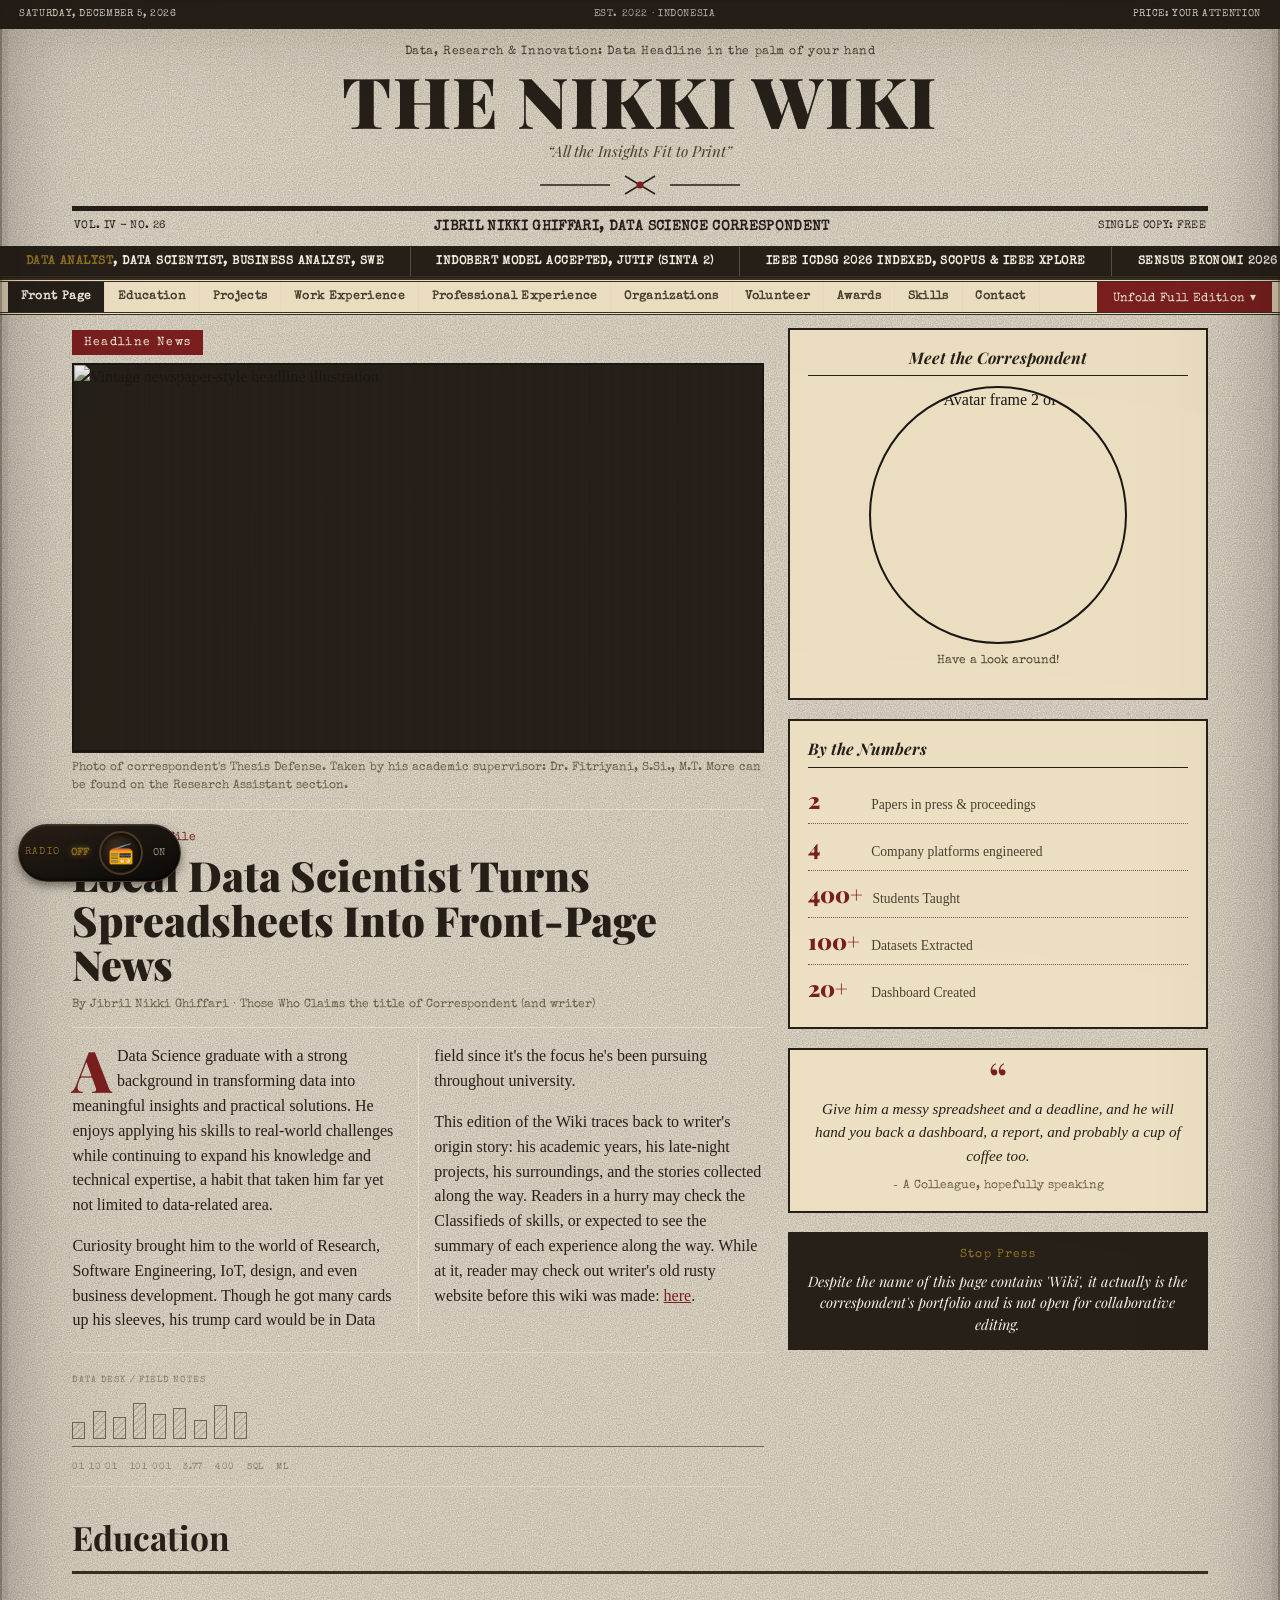
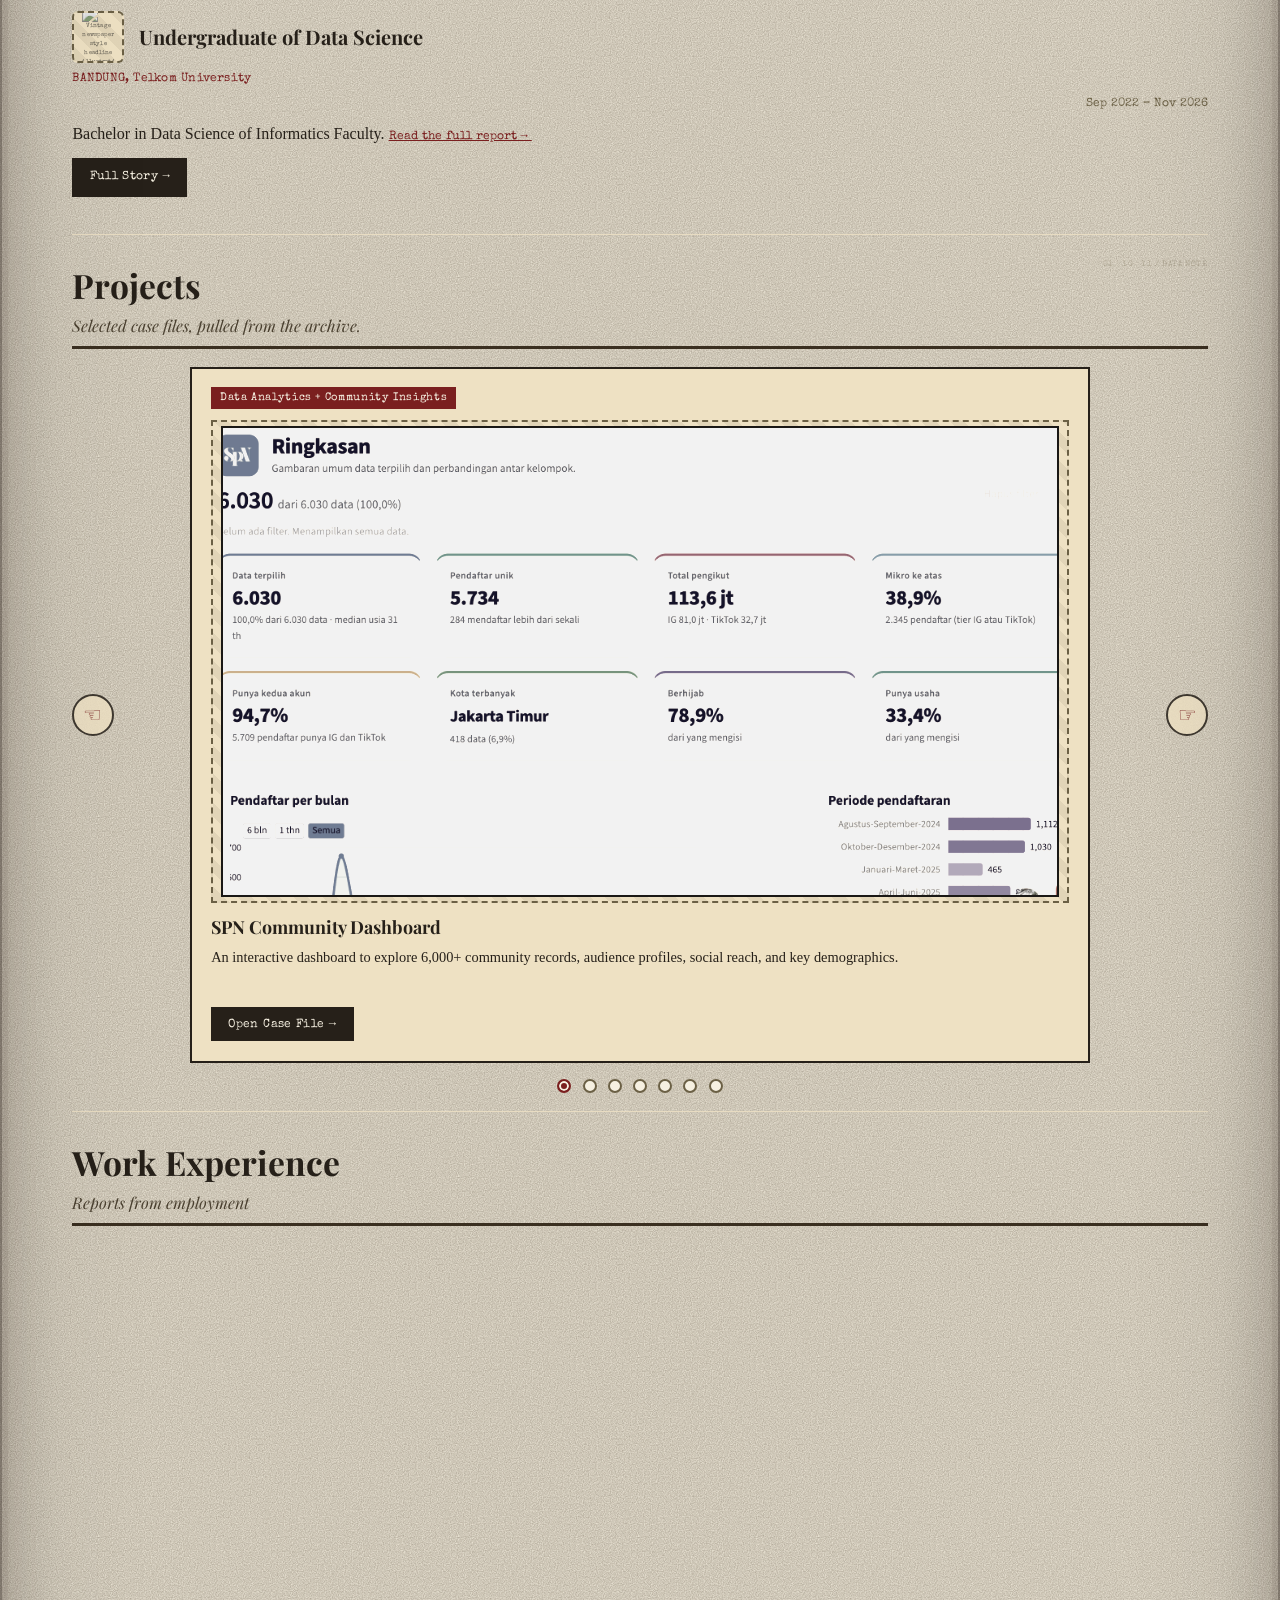
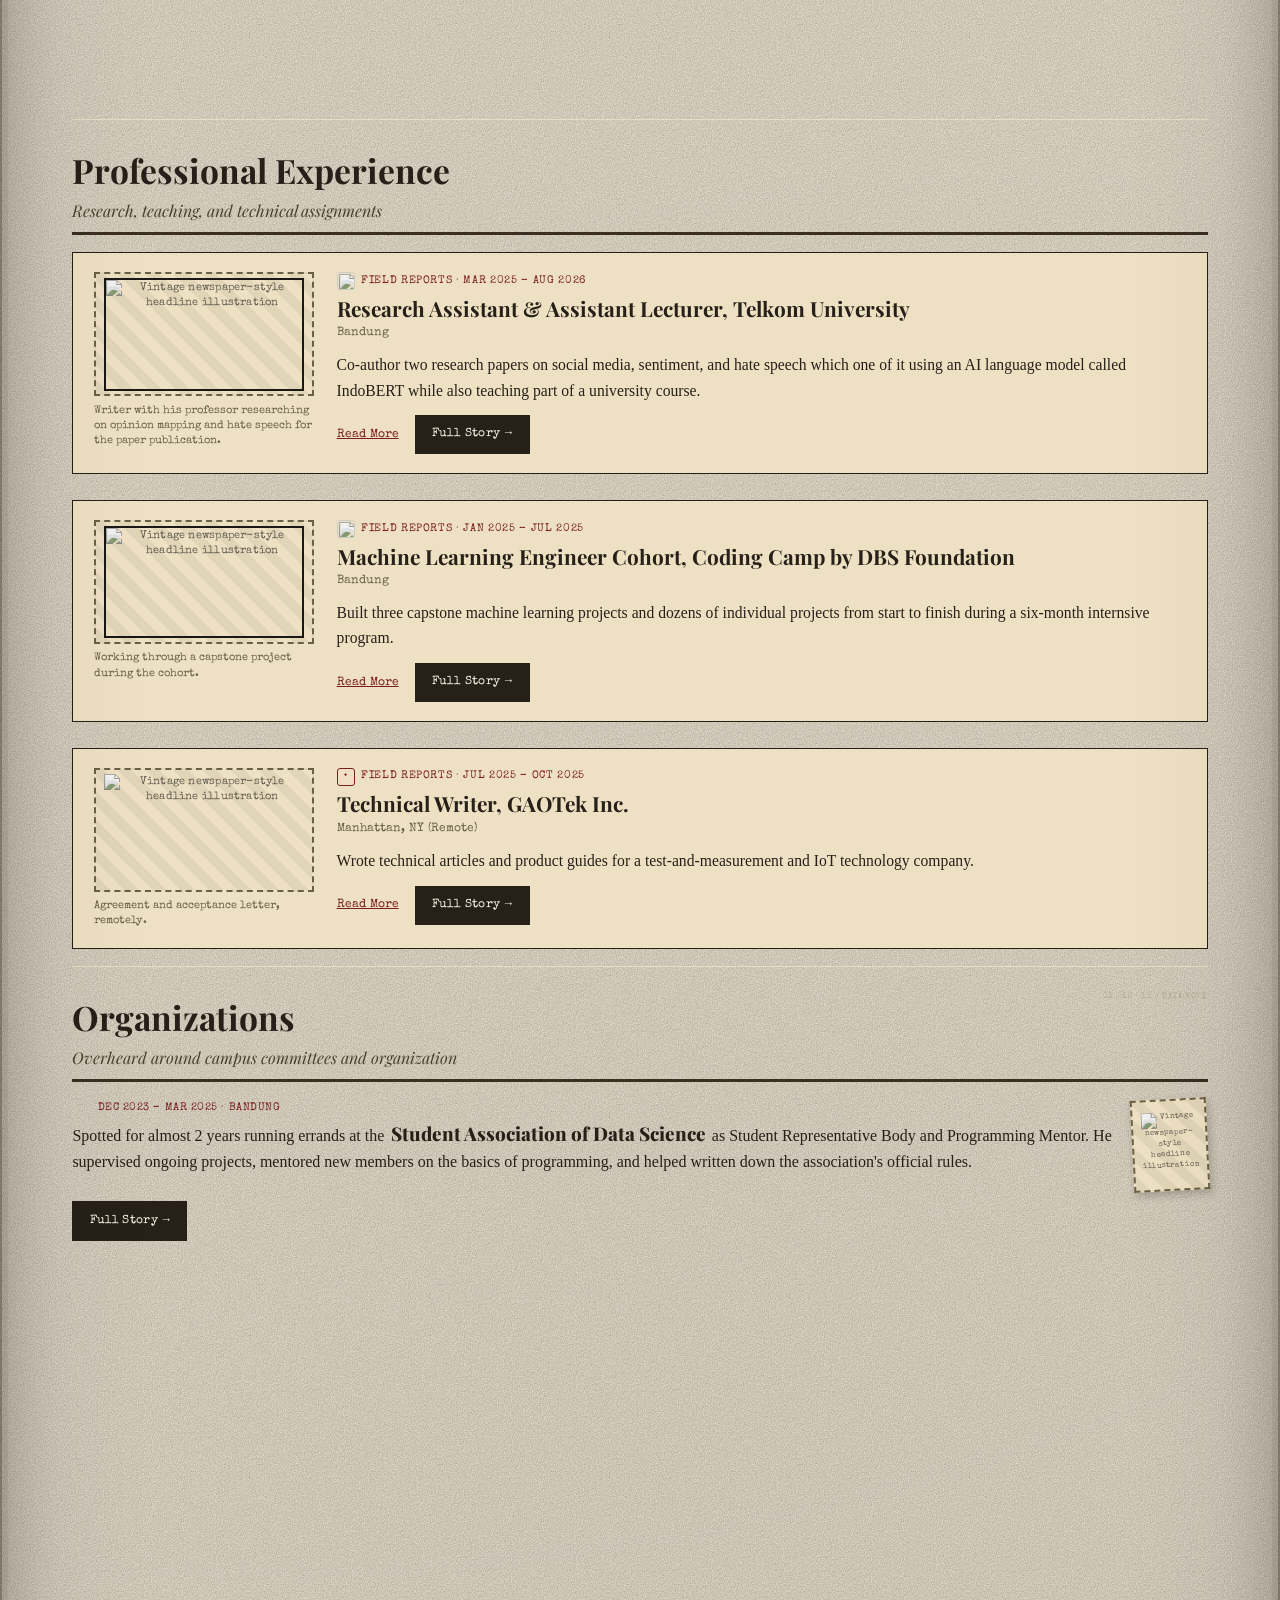
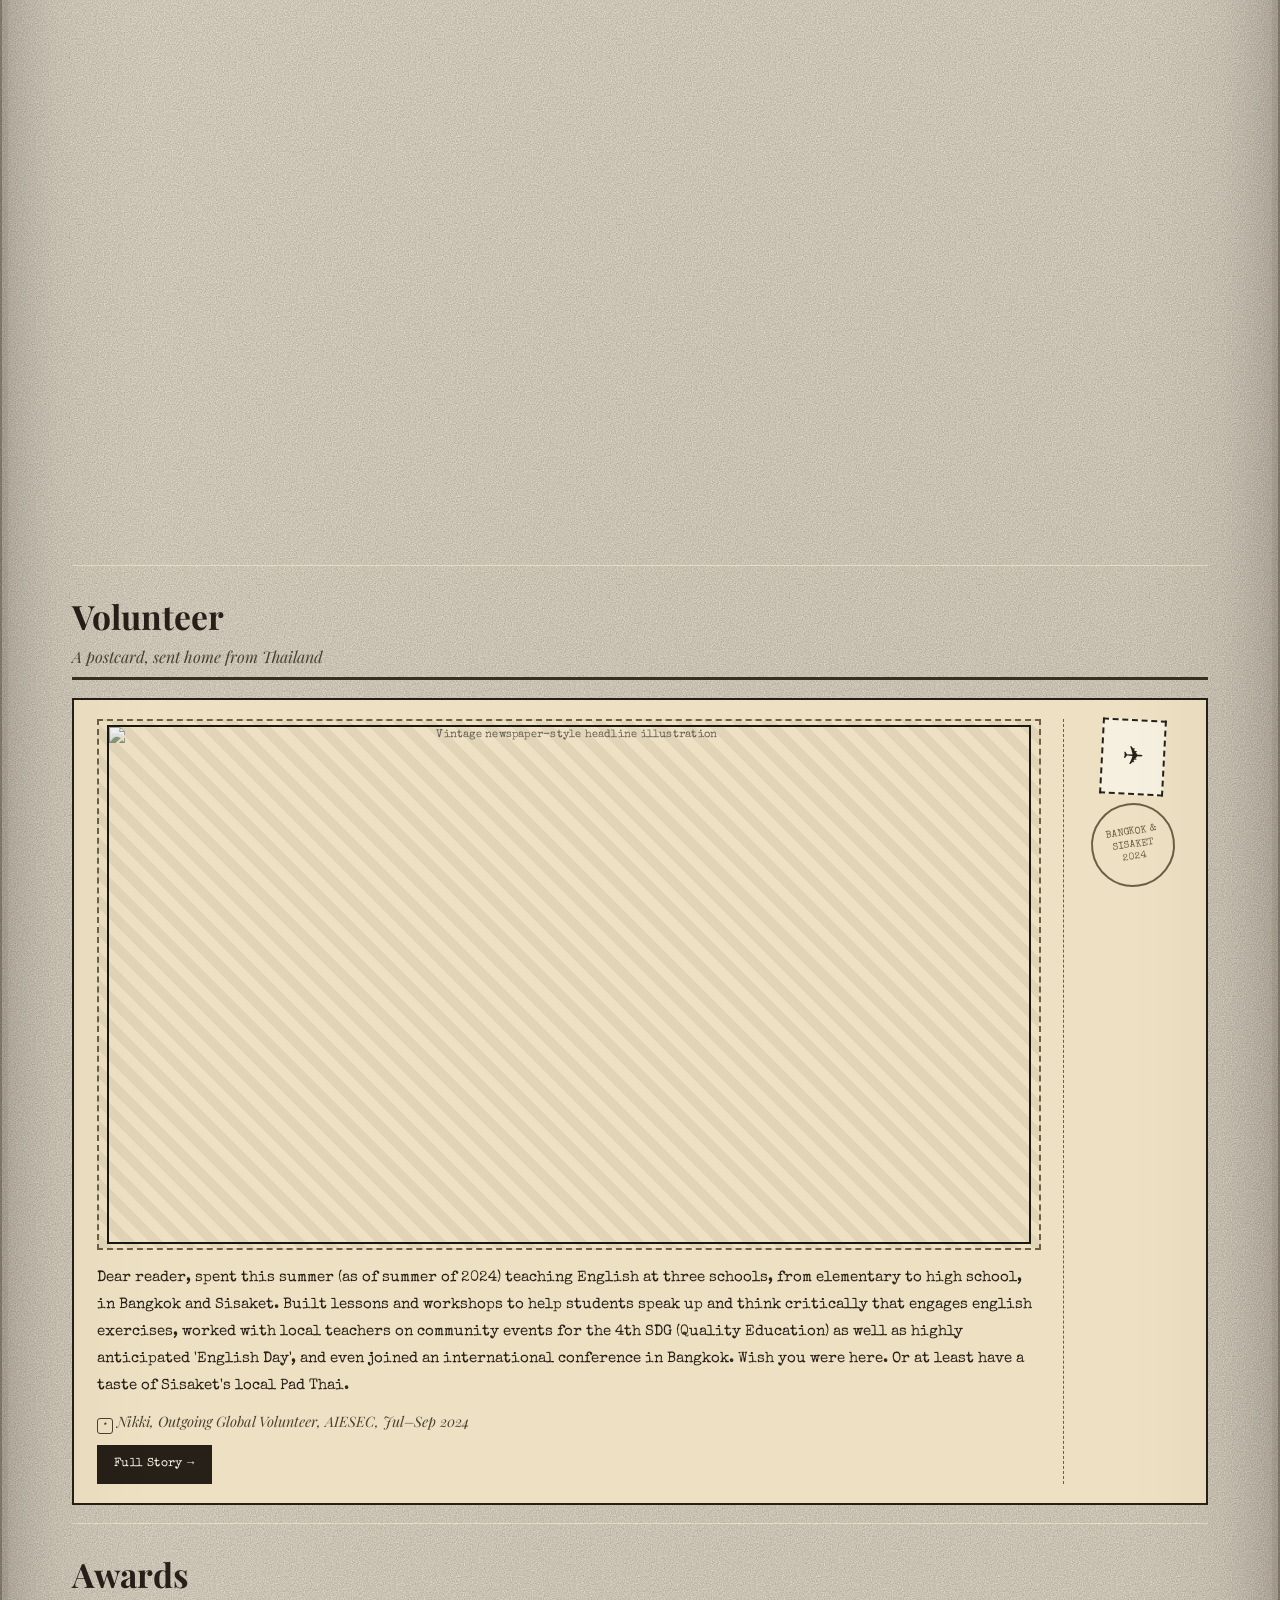
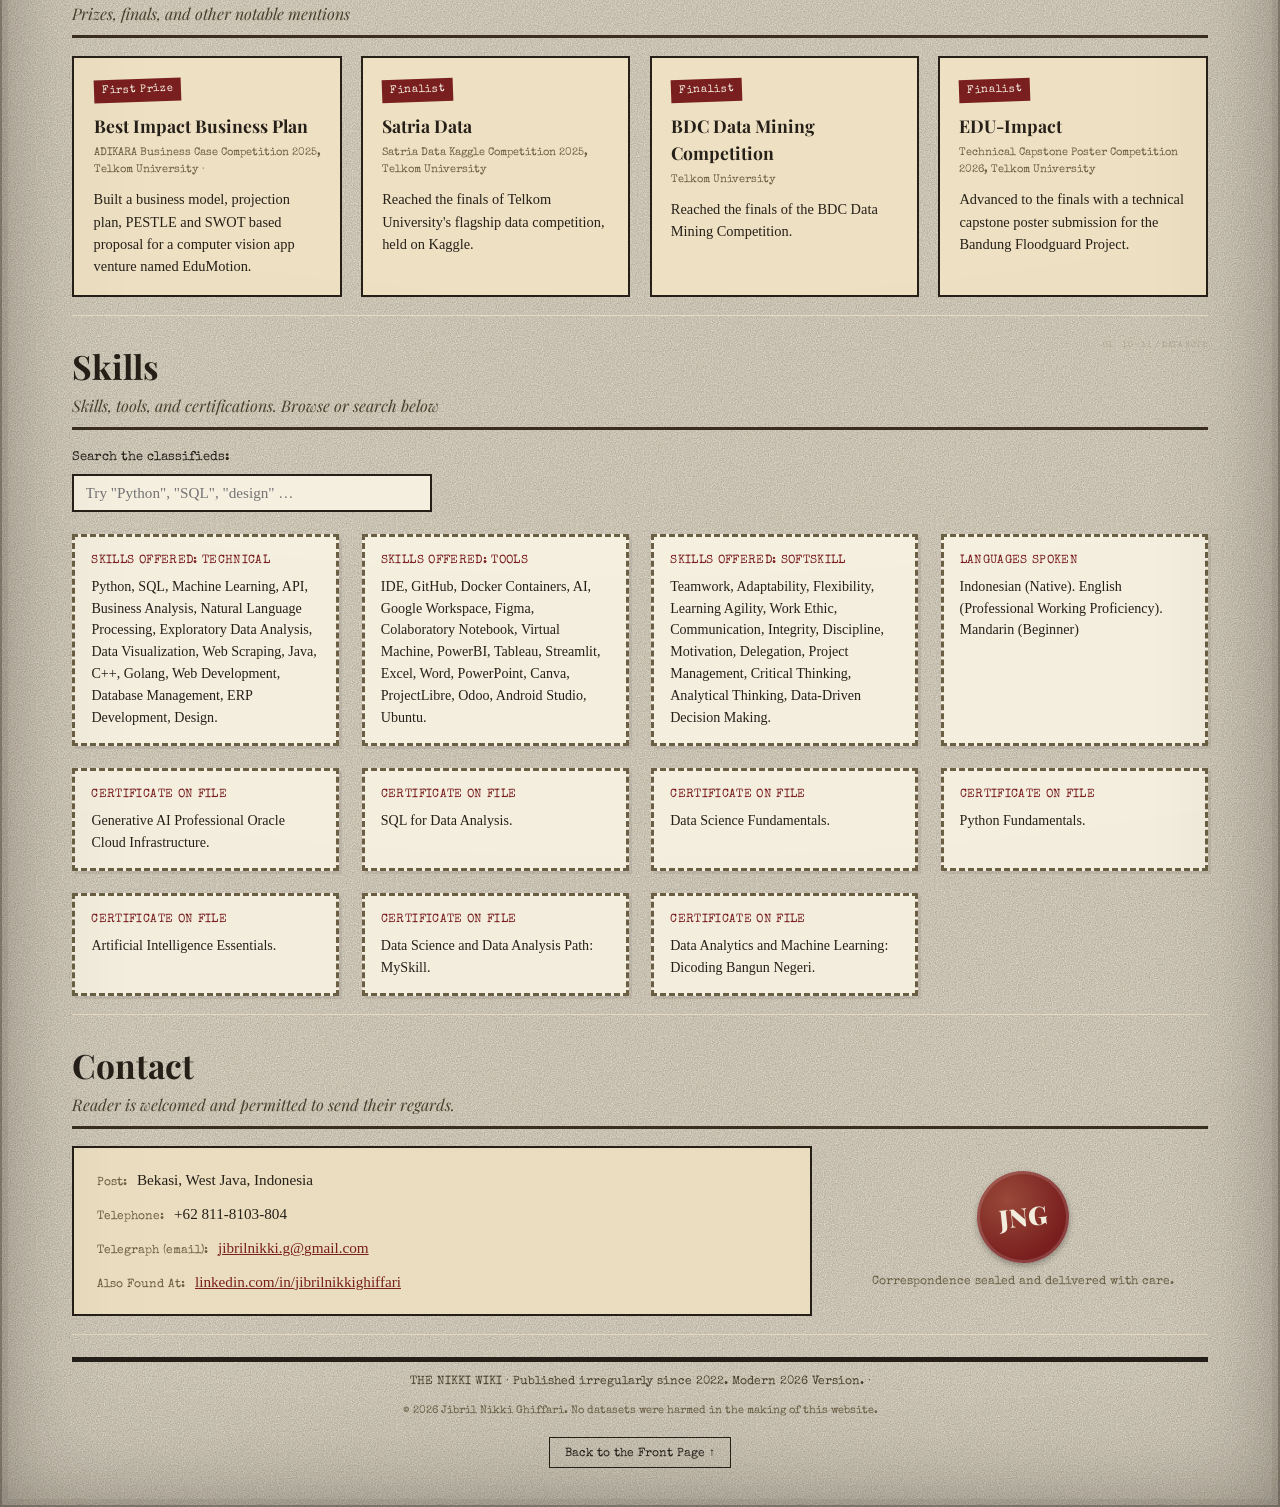
==== commit a8e9b5a3: "tambah kata add" ====
--- a/index.html
+++ b/index.html
@@ -441,7 +441,7 @@
                   />
                 </div>
                 <h3 class="project-headline">
-                  WhatsApp Data Tracker Dashboard
+                  WhatsApp Data Tracker Dashboard App
                 </h3>
                 <p class="project-teaser">
                   An internal dashboard to track group activity and identify
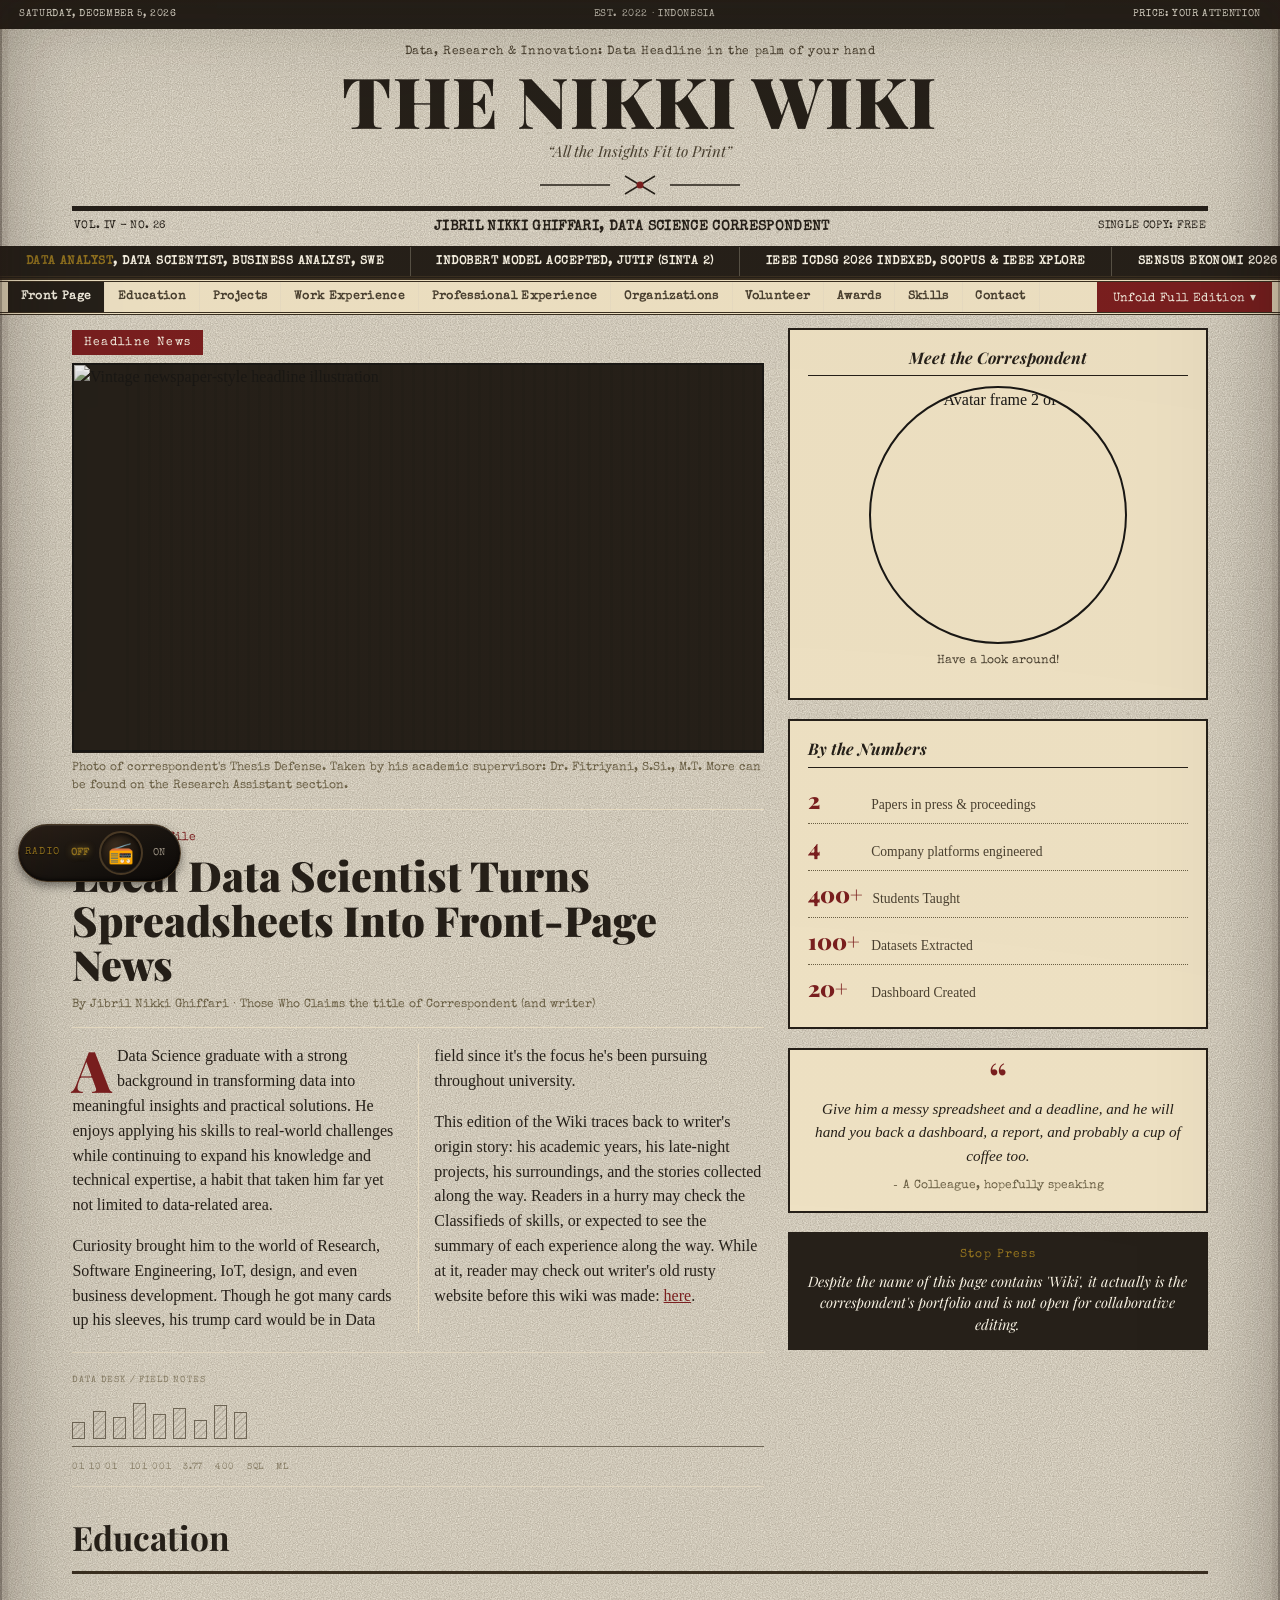
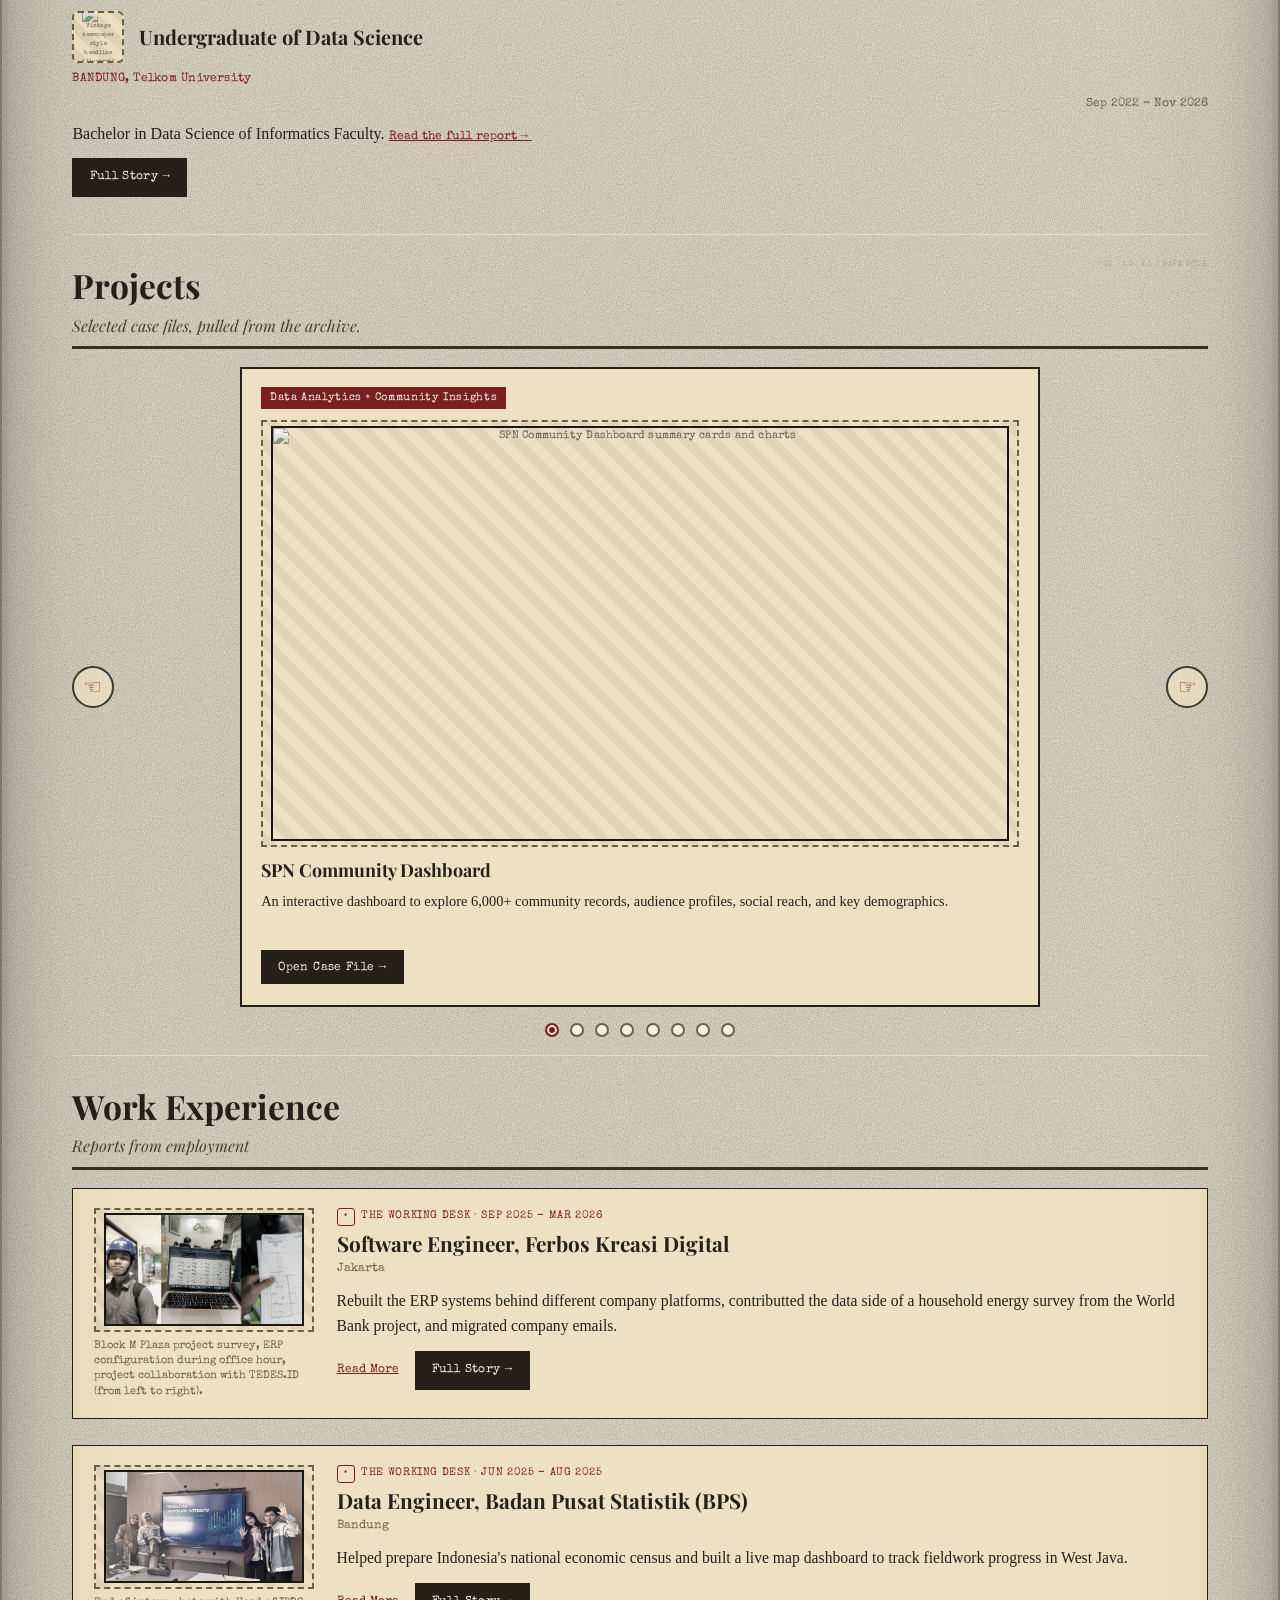
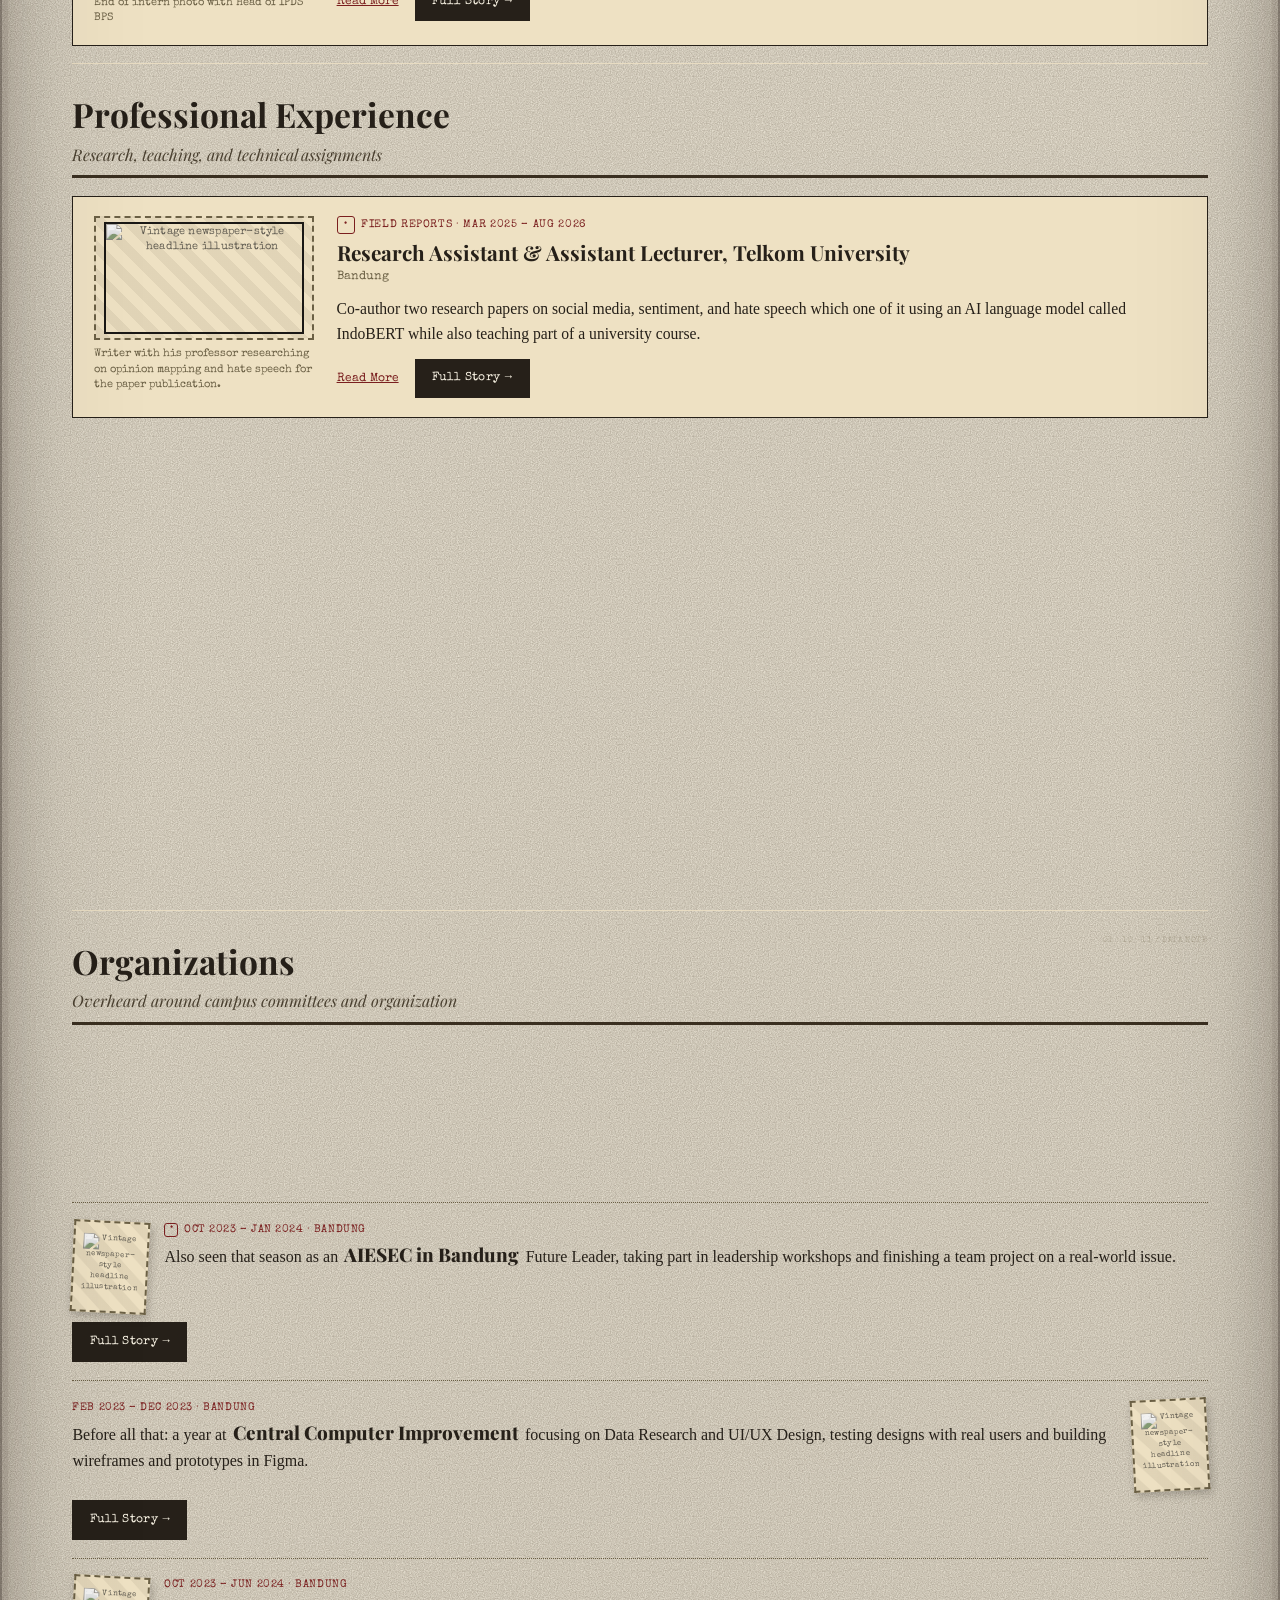
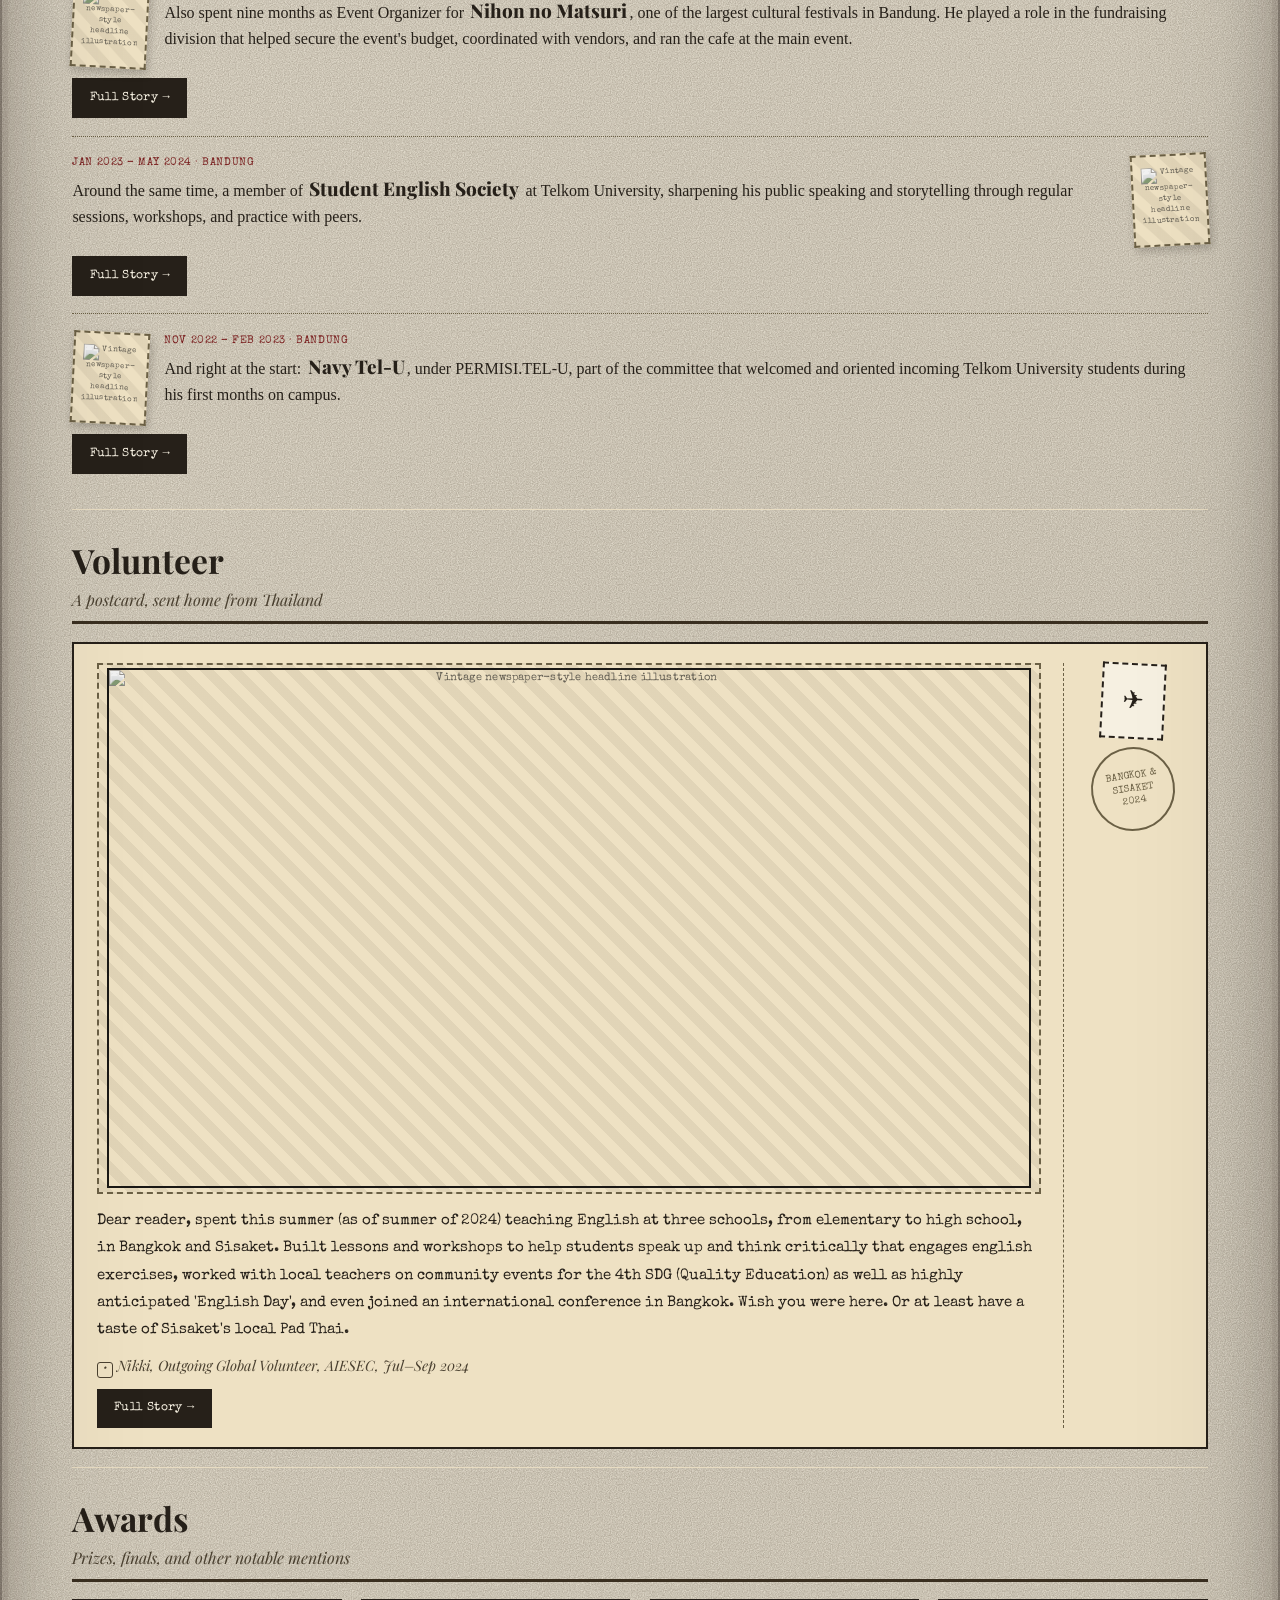
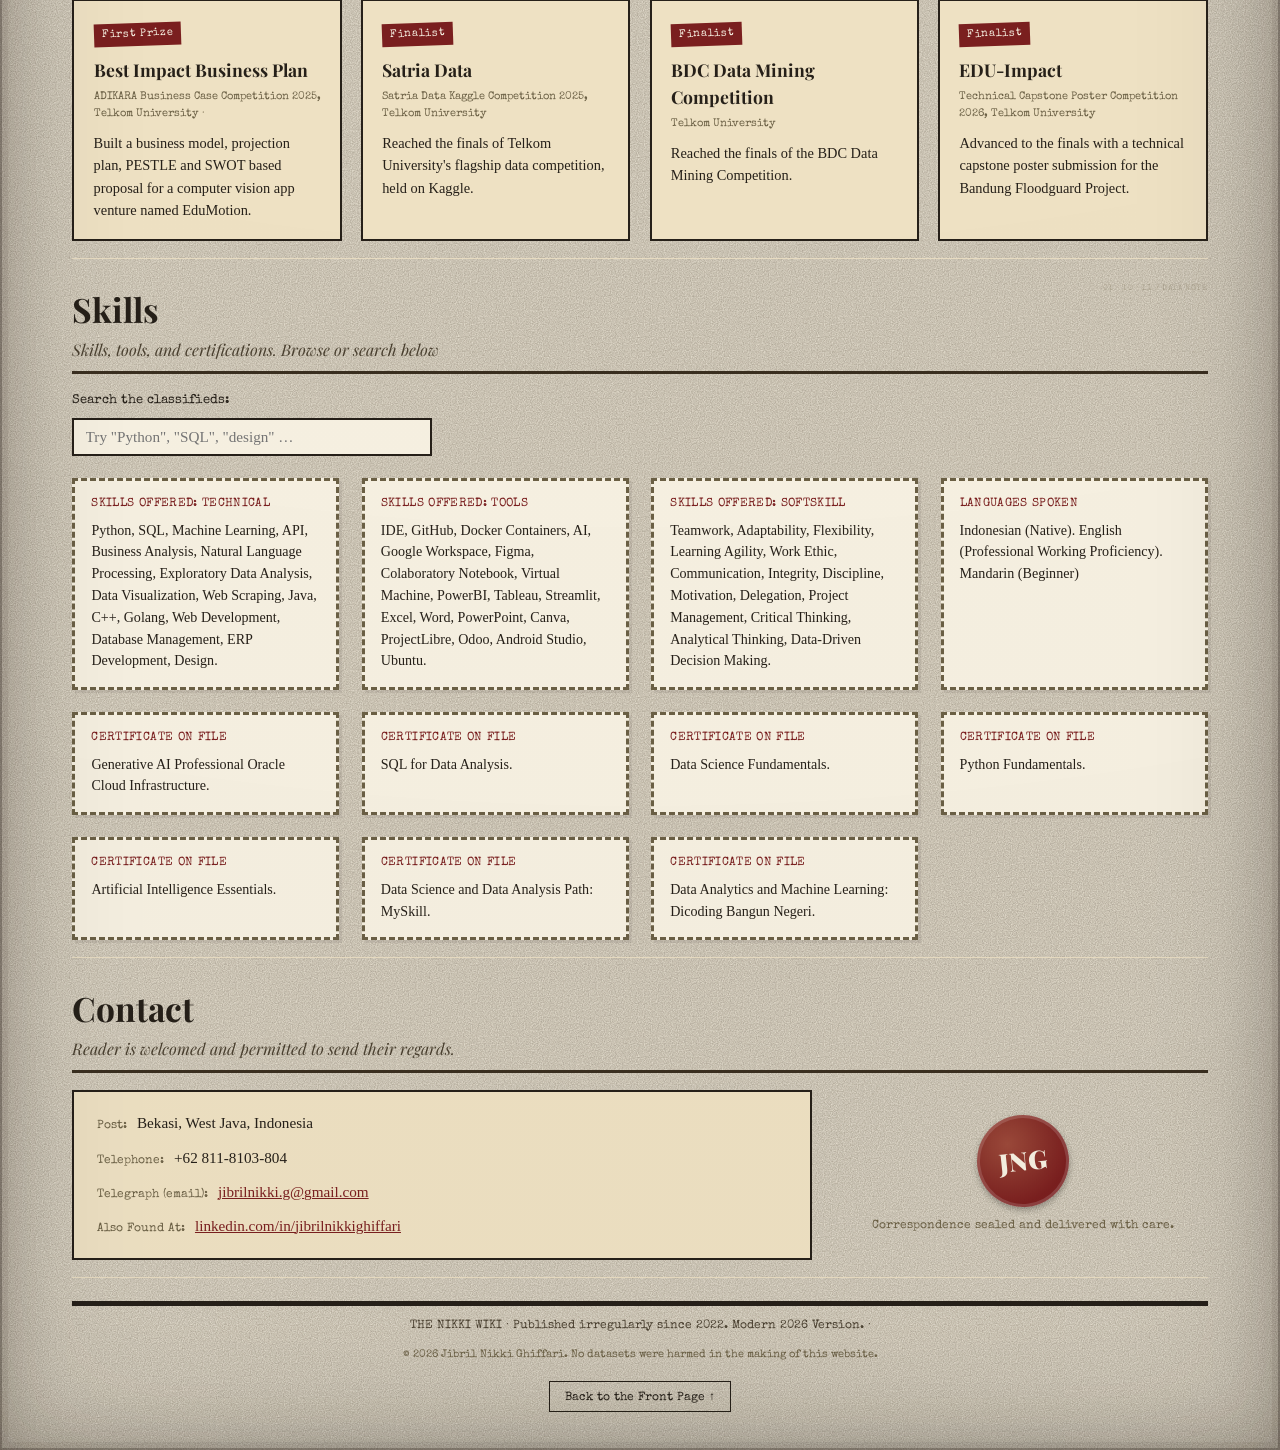
==== commit f154b83b: "tambah project bot n8n" ====
--- a/index.html
+++ b/index.html
@@ -372,7 +372,7 @@
                   aria-label="SPN Community Dashboard summary and visualizations"
                 >
                   <img
-                    src="assets/spn-dashboard2.png"
+                    src="assets/SPNdashboard2.png"
                     class="headline-photo"
                     alt="SPN Community Dashboard summary cards and charts"
                     loading="lazy"
@@ -408,7 +408,7 @@
                     aria-label="SPN Community Dashboard data exploration interface"
                   >
                     <img
-                      src="assets/spn-dashboard.png"
+                      src="assets/SPNdashboard.png"
                       class="headline-photo"
                       alt="SPN Community Dashboard with filters and data table"
                       loading="lazy"
@@ -441,7 +441,7 @@
                   />
                 </div>
                 <h3 class="project-headline">
-                  WhatsApp Data Tracker Dashboard App
+                  WhatsApp Data Tracker Dashboard
                 </h3>
                 <p class="project-teaser">
                   An internal dashboard to track group activity and identify
@@ -491,6 +491,72 @@
                 </div>
               </article>
               <article class="project-card">
+                <p class="project-tag">AI Automation + WhatsApp Integration</p>
+                <div
+                  class="img-placeholder landscape-placeholder project-photo"
+                  aria-label="Bot AI Nikki WhatsApp job tracker conversation"
+                >
+                  <img
+                    src="assets/bot-ai2.png"
+                    class="headline-photo"
+                    alt="Bot AI Nikki managing job applications through WhatsApp chat"
+                    loading="lazy"
+                  />
+                </div>
+                <h3 class="project-headline">
+                  Bot AI Nikki — WhatsApp Job Tracker
+                </h3>
+                <p class="project-teaser">
+                  An AI-powered WhatsApp assistant that logs and manages job
+                  applications through natural-language messages, backed by
+                  Google Sheets.
+                </p>
+                <button
+                  class="cta-button dossier-open-btn"
+                  type="button"
+                  data-dossier-target="bot-ai-nikki"
+                >
+                  Open Case File &rarr;
+                </button>
+
+                <div
+                  class="dossier-content"
+                  data-dossier-id="bot-ai-nikki"
+                  hidden
+                >
+                  <p class="dossier-tag">
+                    CASE NO. 03 &middot; AI-POWERED WORKFLOW AUTOMATION
+                  </p>
+                  <h3 class="dossier-title">
+                    Bot AI Nikki — WhatsApp Job Tracker
+                  </h3>
+                  <p class="dossier-meta">
+                    Personal Project &middot; n8n, Evolution API, Gemini &amp;
+                    Google Sheets
+                  </p>
+                  <div
+                    class="img-placeholder landscape-placeholder dossier-photo"
+                    aria-label="n8n workflow connecting WhatsApp, AI intent classification, and Google Sheets"
+                  >
+                    <img
+                      src="assets/bot-ai.png"
+                      class="headline-photo"
+                      alt="n8n automation workflow for the Bot AI Nikki WhatsApp assistant"
+                      loading="lazy"
+                    />
+                  </div>
+                  <div class="dossier-body">
+                    <p>
+                      Connected WhatsApp to n8n through Evolution API, with
+                      Gemini-powered intent classification to interpret requests
+                      in context. Google Sheets stores application records,
+                      supporting chat-based workflows to add, list, update, and
+                      delete job applications.
+                    </p>
+                  </div>
+                </div>
+              </article>
+              <article class="project-card">
                 <p class="project-tag">Frontend + ERP Development</p>
                 <div
                   class="img-placeholder landscape-placeholder project-photo"
@@ -525,7 +591,7 @@
                   hidden
                 >
                   <p class="dossier-tag">
-                    CASE NO. 03 &middot; WEB + ERP DEVELOPMENT
+                    CASE NO. 04 &middot; WEB + ERP DEVELOPMENT
                   </p>
 
                   <h3 class="dossier-title">
@@ -594,7 +660,7 @@
                   hidden
                 >
                   <p class="dossier-tag">
-                    CASE NO. 04 &middot; FULL-STACK + ERP DEVELOPMENT
+                    CASE NO. 05 &middot; FULL-STACK + ERP DEVELOPMENT
                   </p>
                   <h3 class="dossier-title">
                     Wakafenergi.id Website & Backend Data Flow
@@ -662,7 +728,7 @@
                   hidden
                 >
                   <p class="dossier-tag">
-                    CASE NO. 05 &middot; GEOSPATIAL DATA DASHBOARD
+                    CASE NO. 06 &middot; GEOSPATIAL DATA DASHBOARD
                   </p>
                   <h3 class="dossier-title">
                     Wilkerstat Geolocation Monitoring Dashboard
@@ -728,7 +794,7 @@
                   hidden
                 >
                   <p class="dossier-tag">
-                    CASE NO. 06 &middot; DATA SCIENCE CAPSTONE
+                    CASE NO. 07 &middot; DATA SCIENCE CAPSTONE
                   </p>
                   <h3 class="dossier-title">
                     Flood Risk Prediction from BMKG Weather Data
@@ -793,7 +859,7 @@
                   hidden
                 >
                   <p class="dossier-tag">
-                    CASE NO. 07 &middot; MACHINE LEARNING EXPERIMENT
+                    CASE NO. 08 &middot; MACHINE LEARNING EXPERIMENT
                   </p>
                   <h3 class="dossier-title">RAG OpenSearch Hospital Chatbot</h3>
                   <p class="dossier-meta">
@@ -863,7 +929,7 @@
                 />
               </div>
               <p class="article-caption">
-                Blok M Plaza project survey, ERP configuration during office
+                Block M Plaza project survey, ERP configuration during office
                 hour, project collaboration with TEDES.ID (from left to right).
               </p>
             </div>
--- a/css/style.css
+++ b/css/style.css
@@ -2035,7 +2035,7 @@
 .project-viewport {
   flex: 1;
   min-width: 0;
-  max-width: 900px;
+  max-width: 800px;
   margin: 0 auto;
   overflow: hidden;
 }
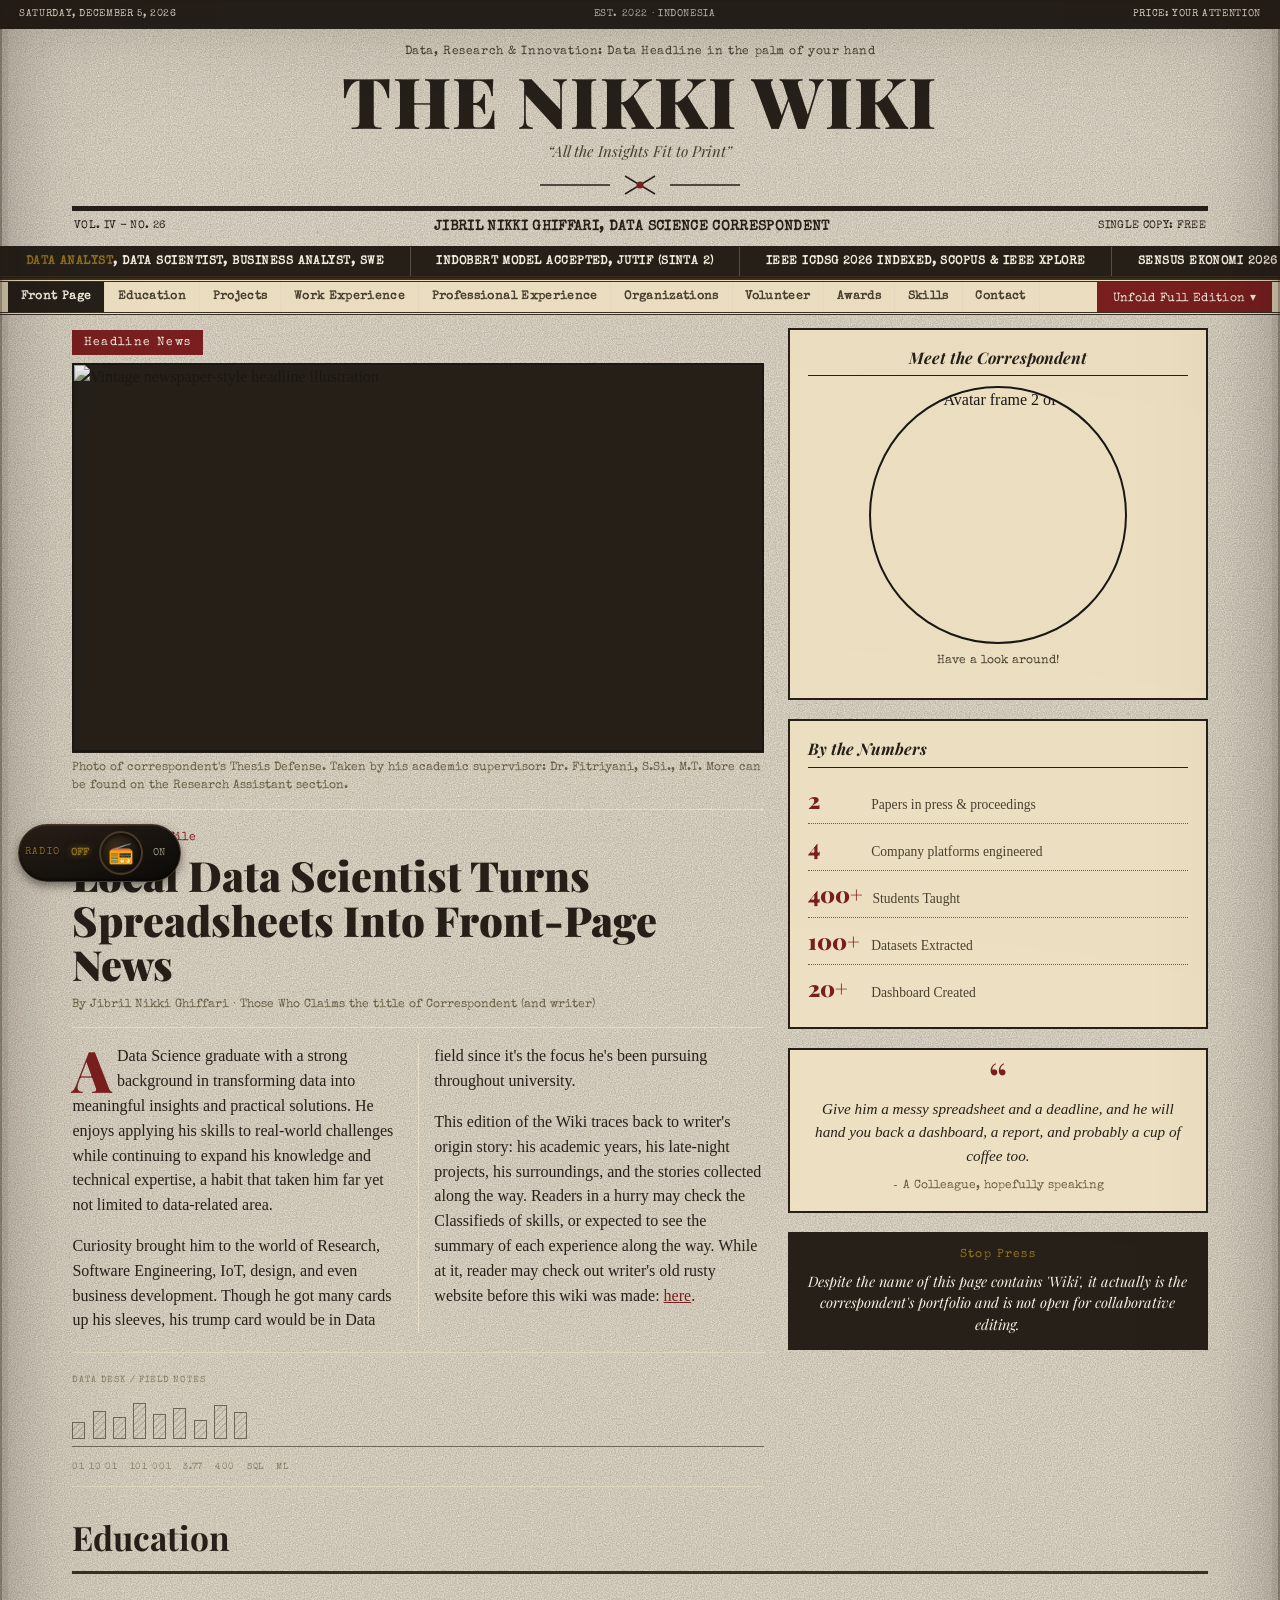
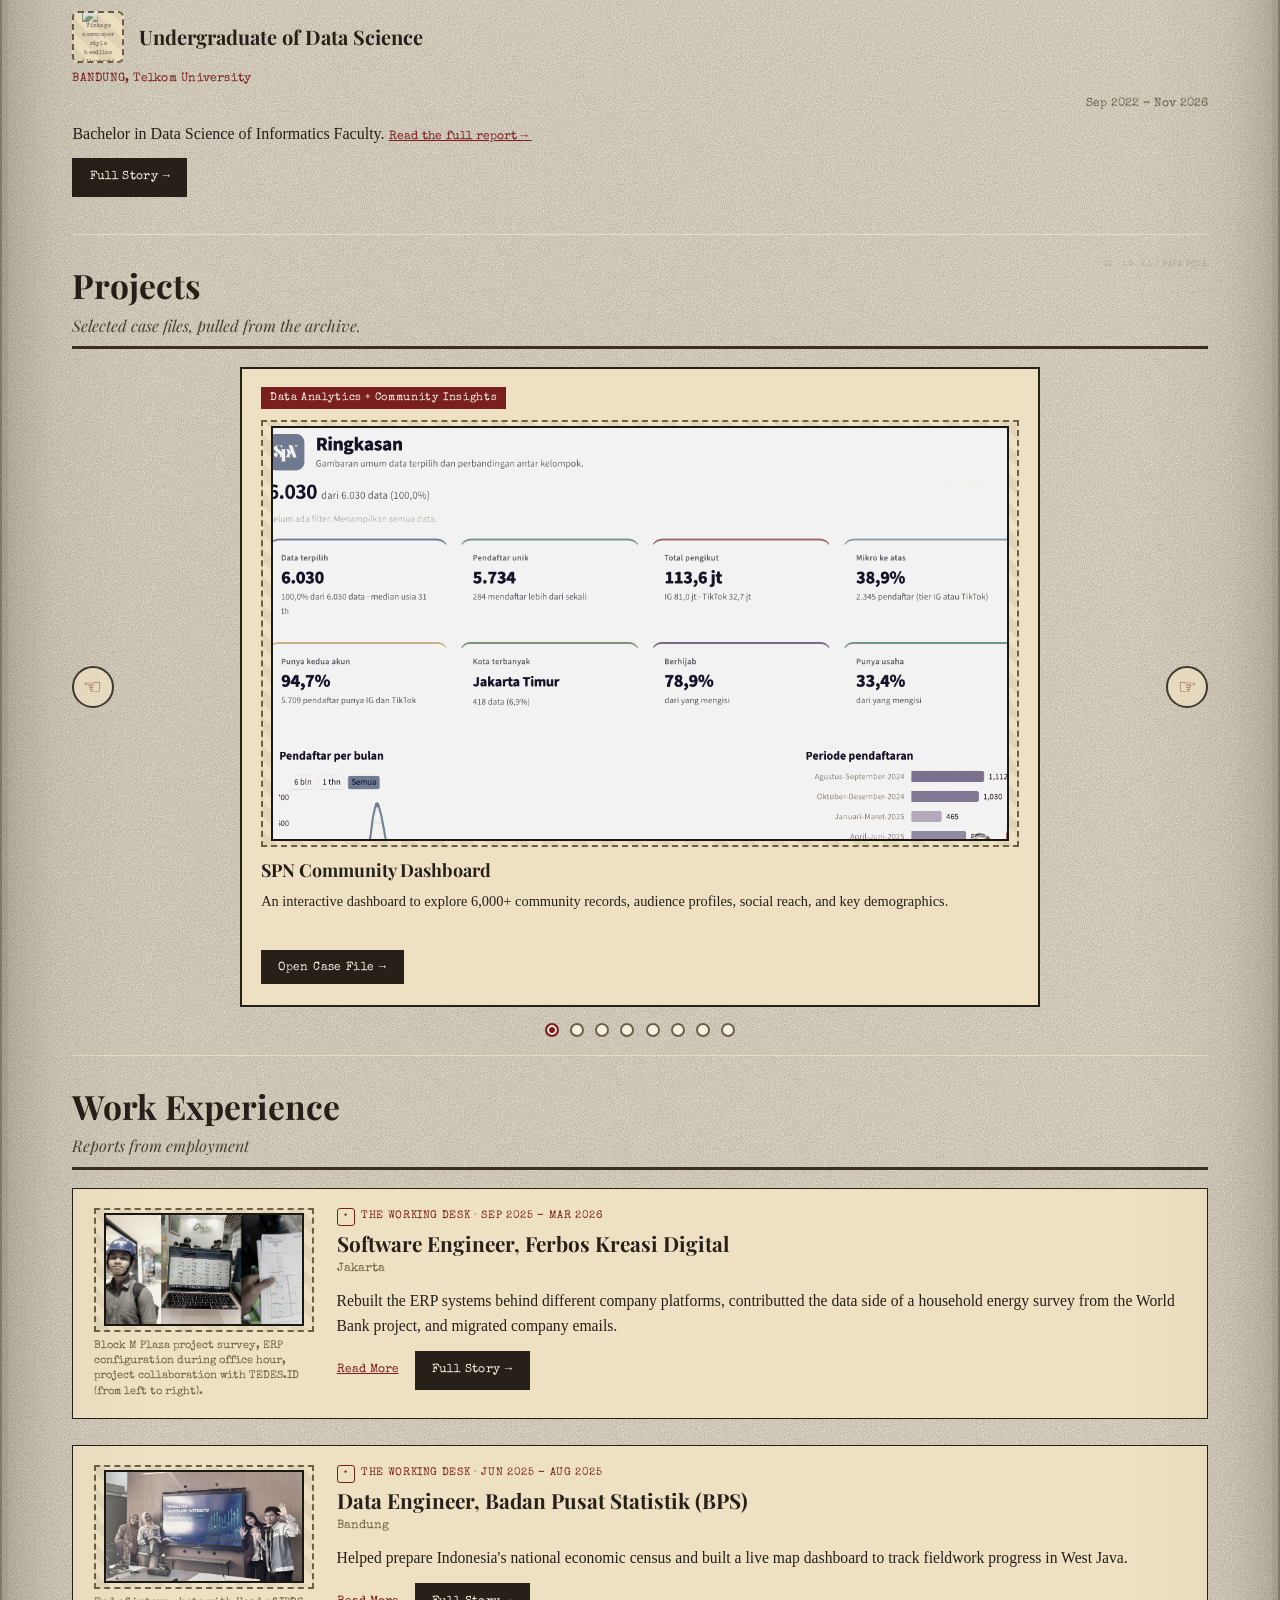
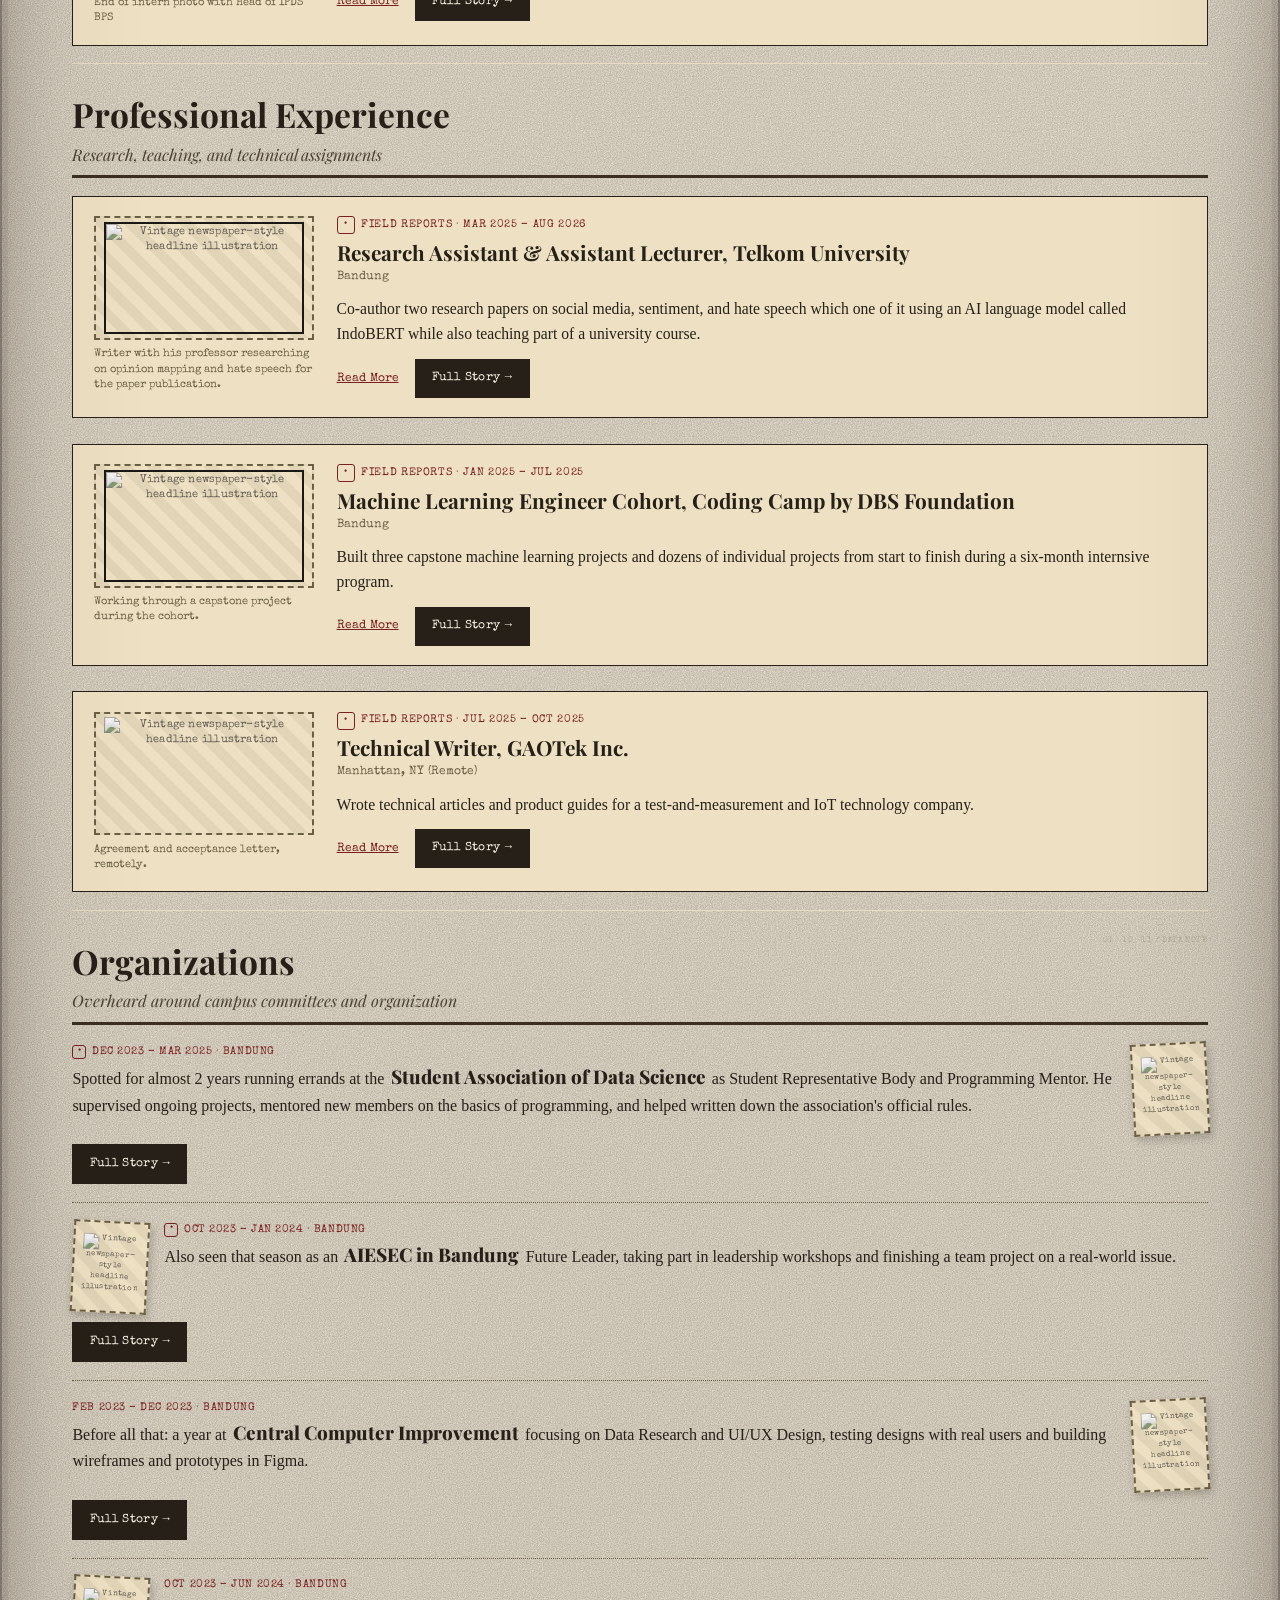
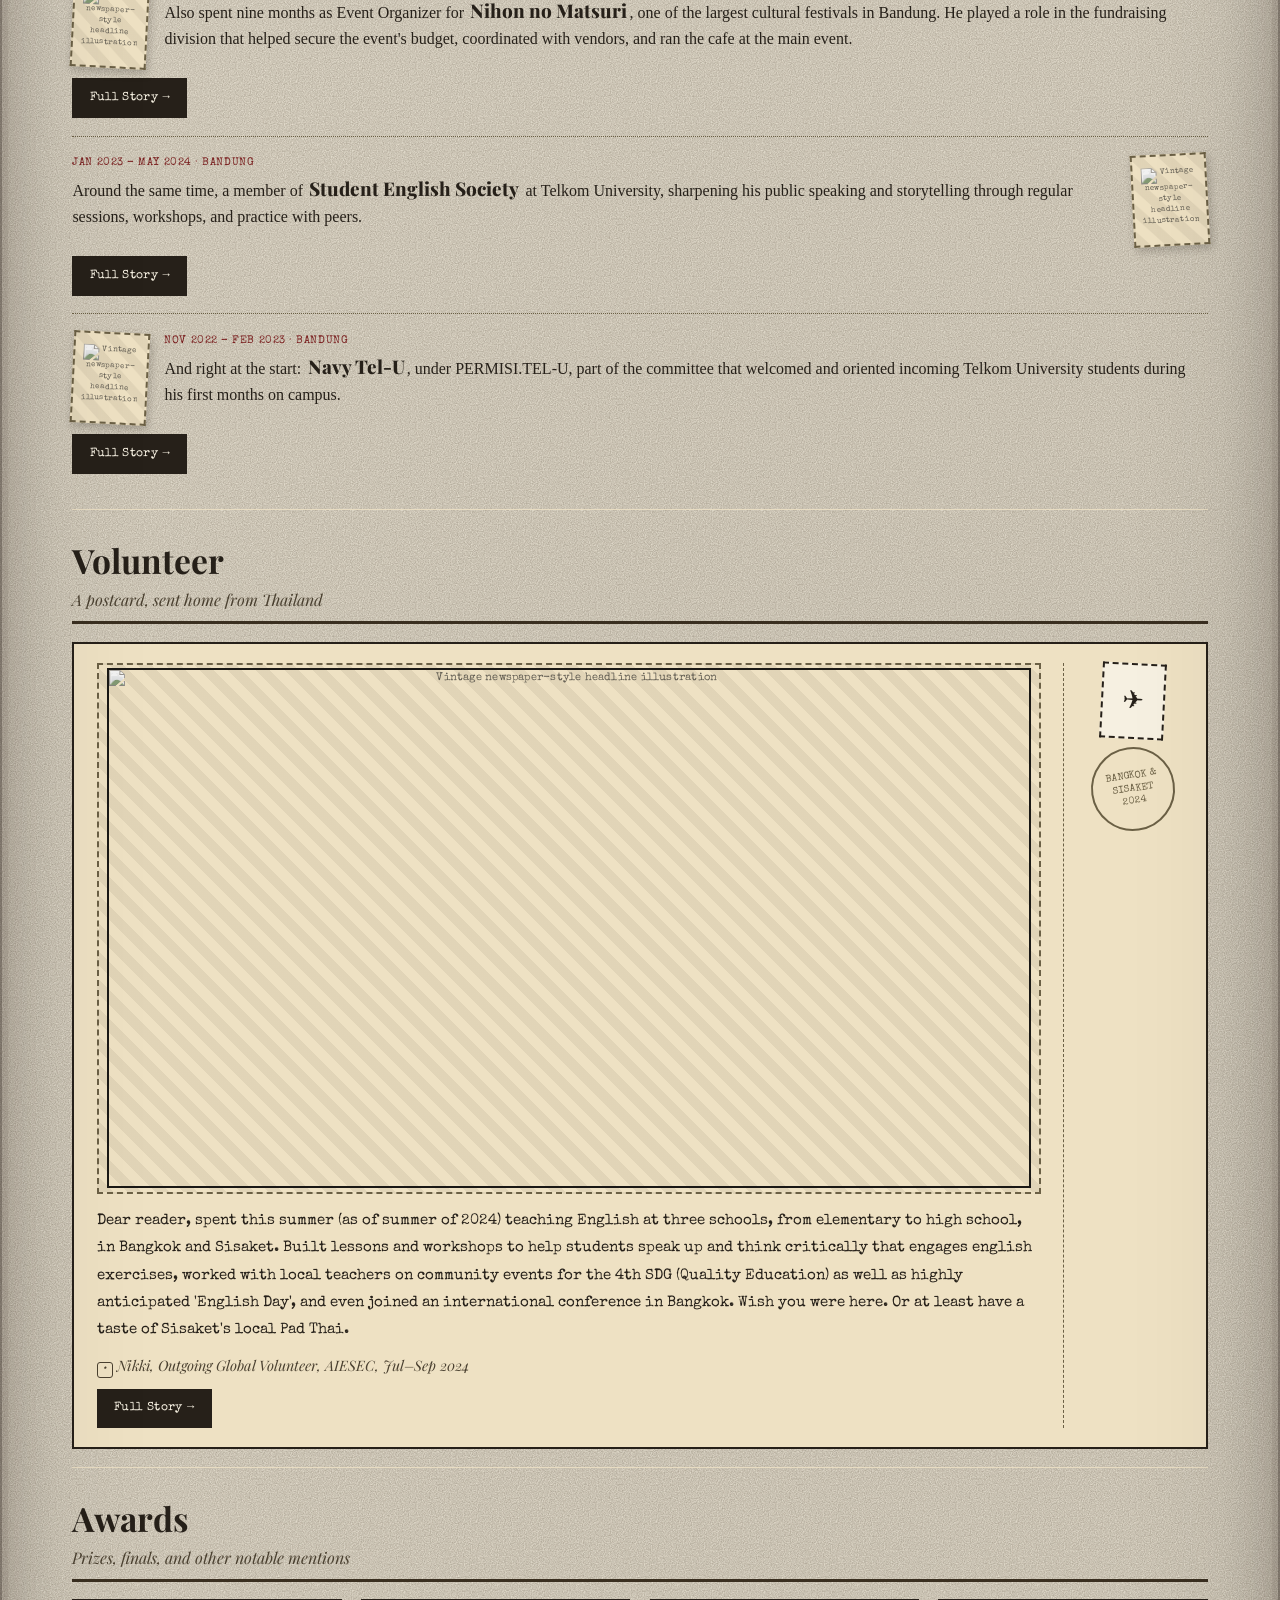
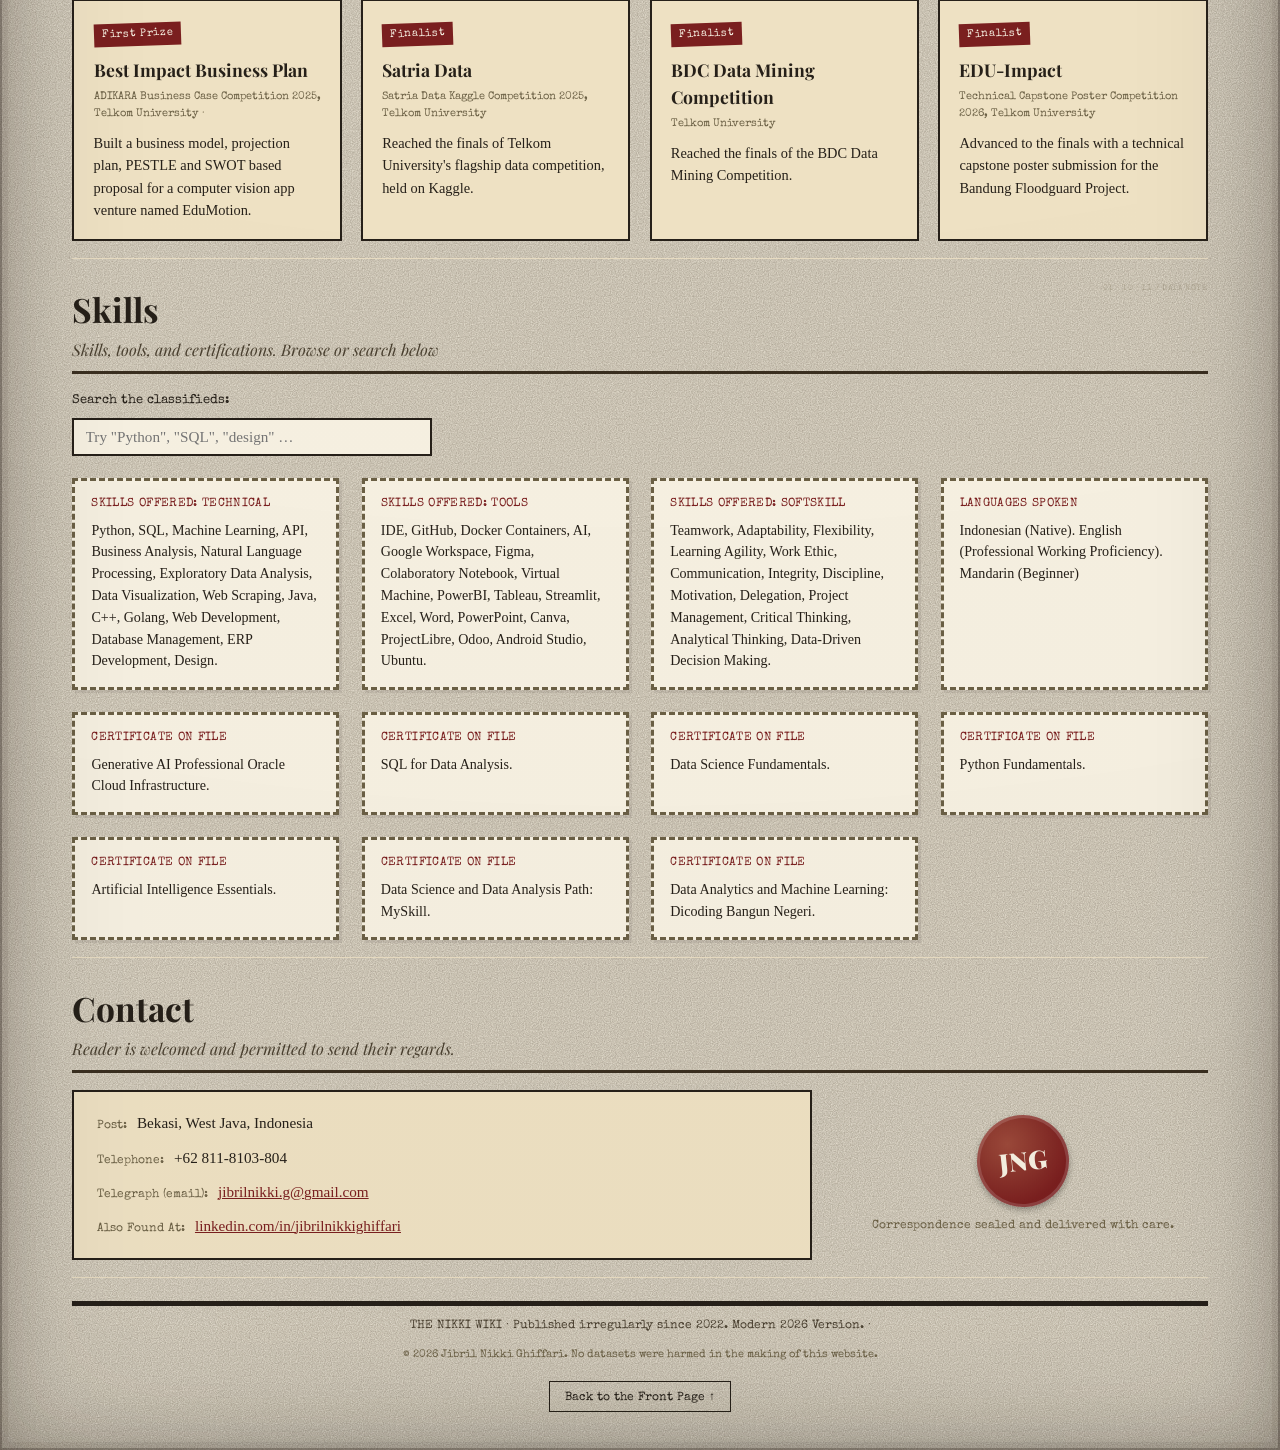
==== commit e7a8b7eb: "tambah project bot n8n v2" ====
--- a/index.html
+++ b/index.html
@@ -372,7 +372,7 @@
                   aria-label="SPN Community Dashboard summary and visualizations"
                 >
                   <img
-                    src="assets/SPNdashboard2.png"
+                    src="assets/spn-dashboard2.png"
                     class="headline-photo"
                     alt="SPN Community Dashboard summary cards and charts"
                     loading="lazy"
@@ -408,7 +408,7 @@
                     aria-label="SPN Community Dashboard data exploration interface"
                   >
                     <img
-                      src="assets/SPNdashboard.png"
+                      src="assets/spn-dashboard.png"
                       class="headline-photo"
                       alt="SPN Community Dashboard with filters and data table"
                       loading="lazy"
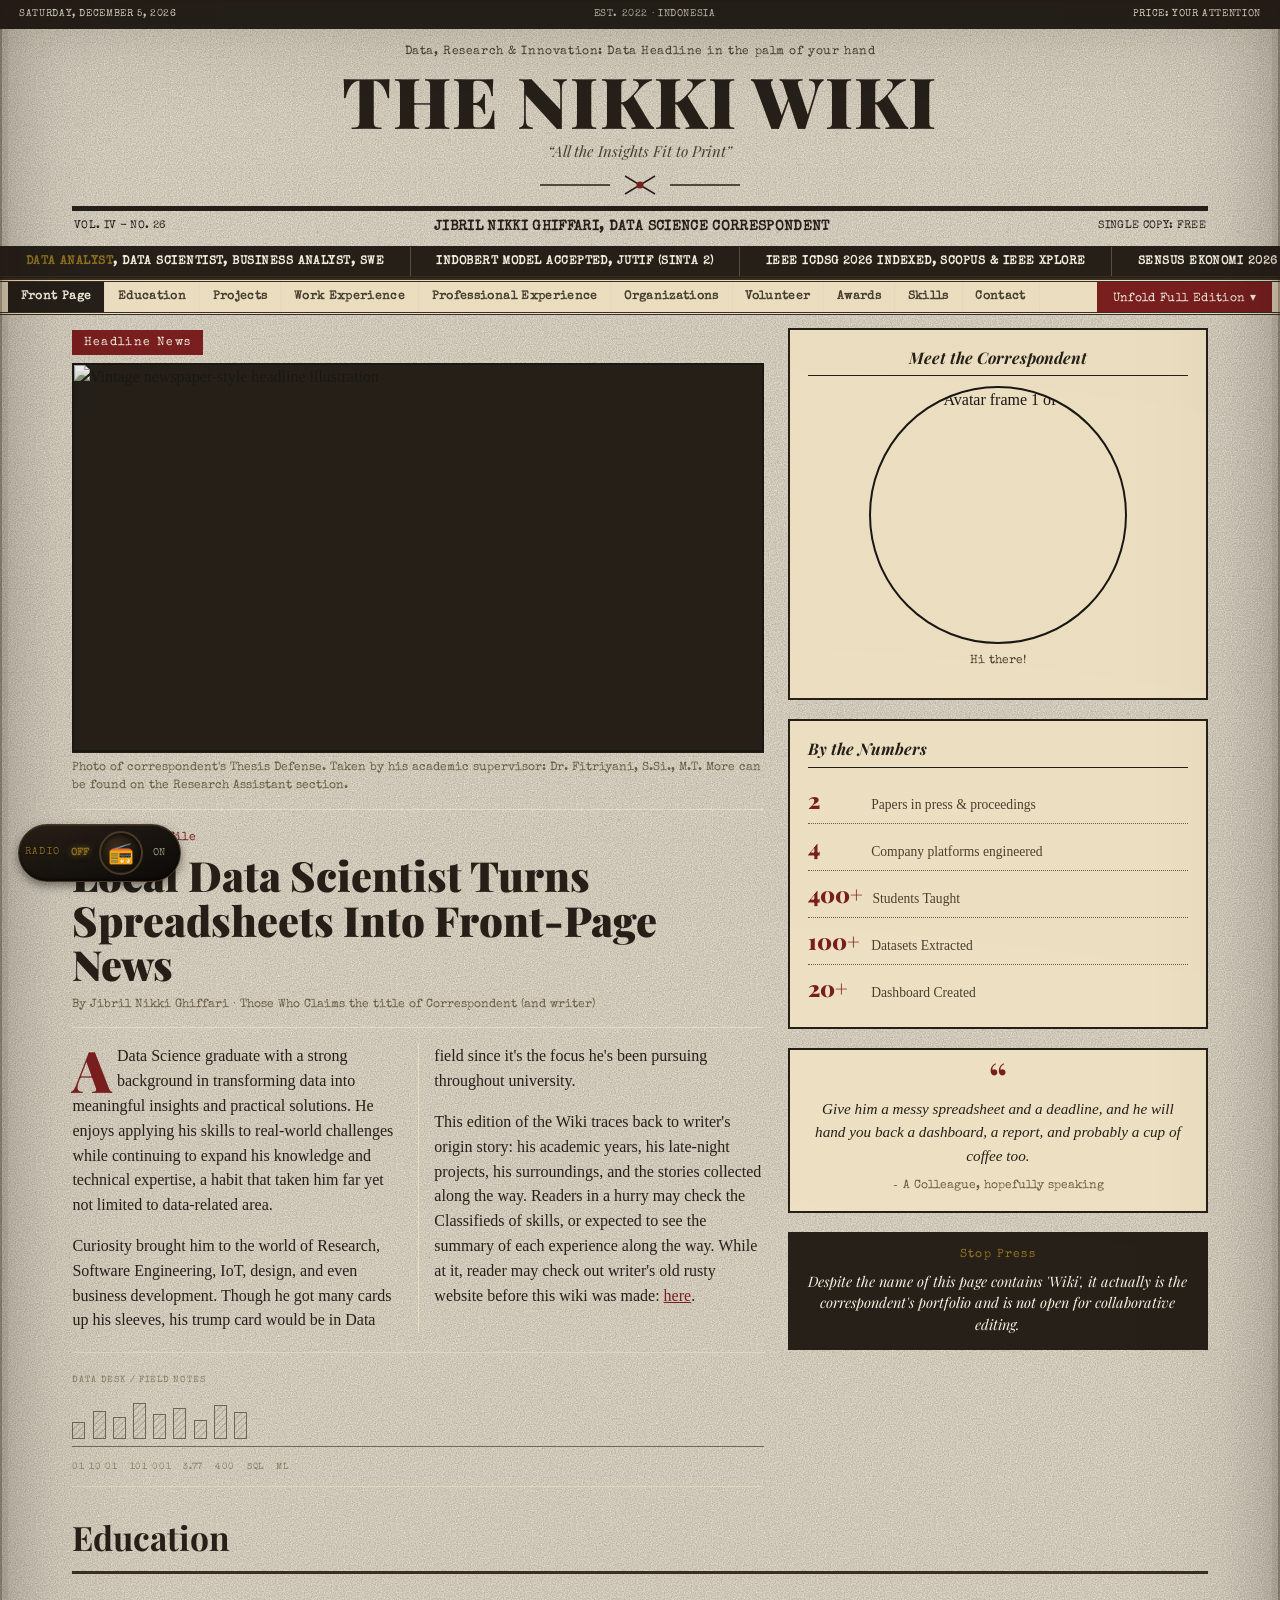
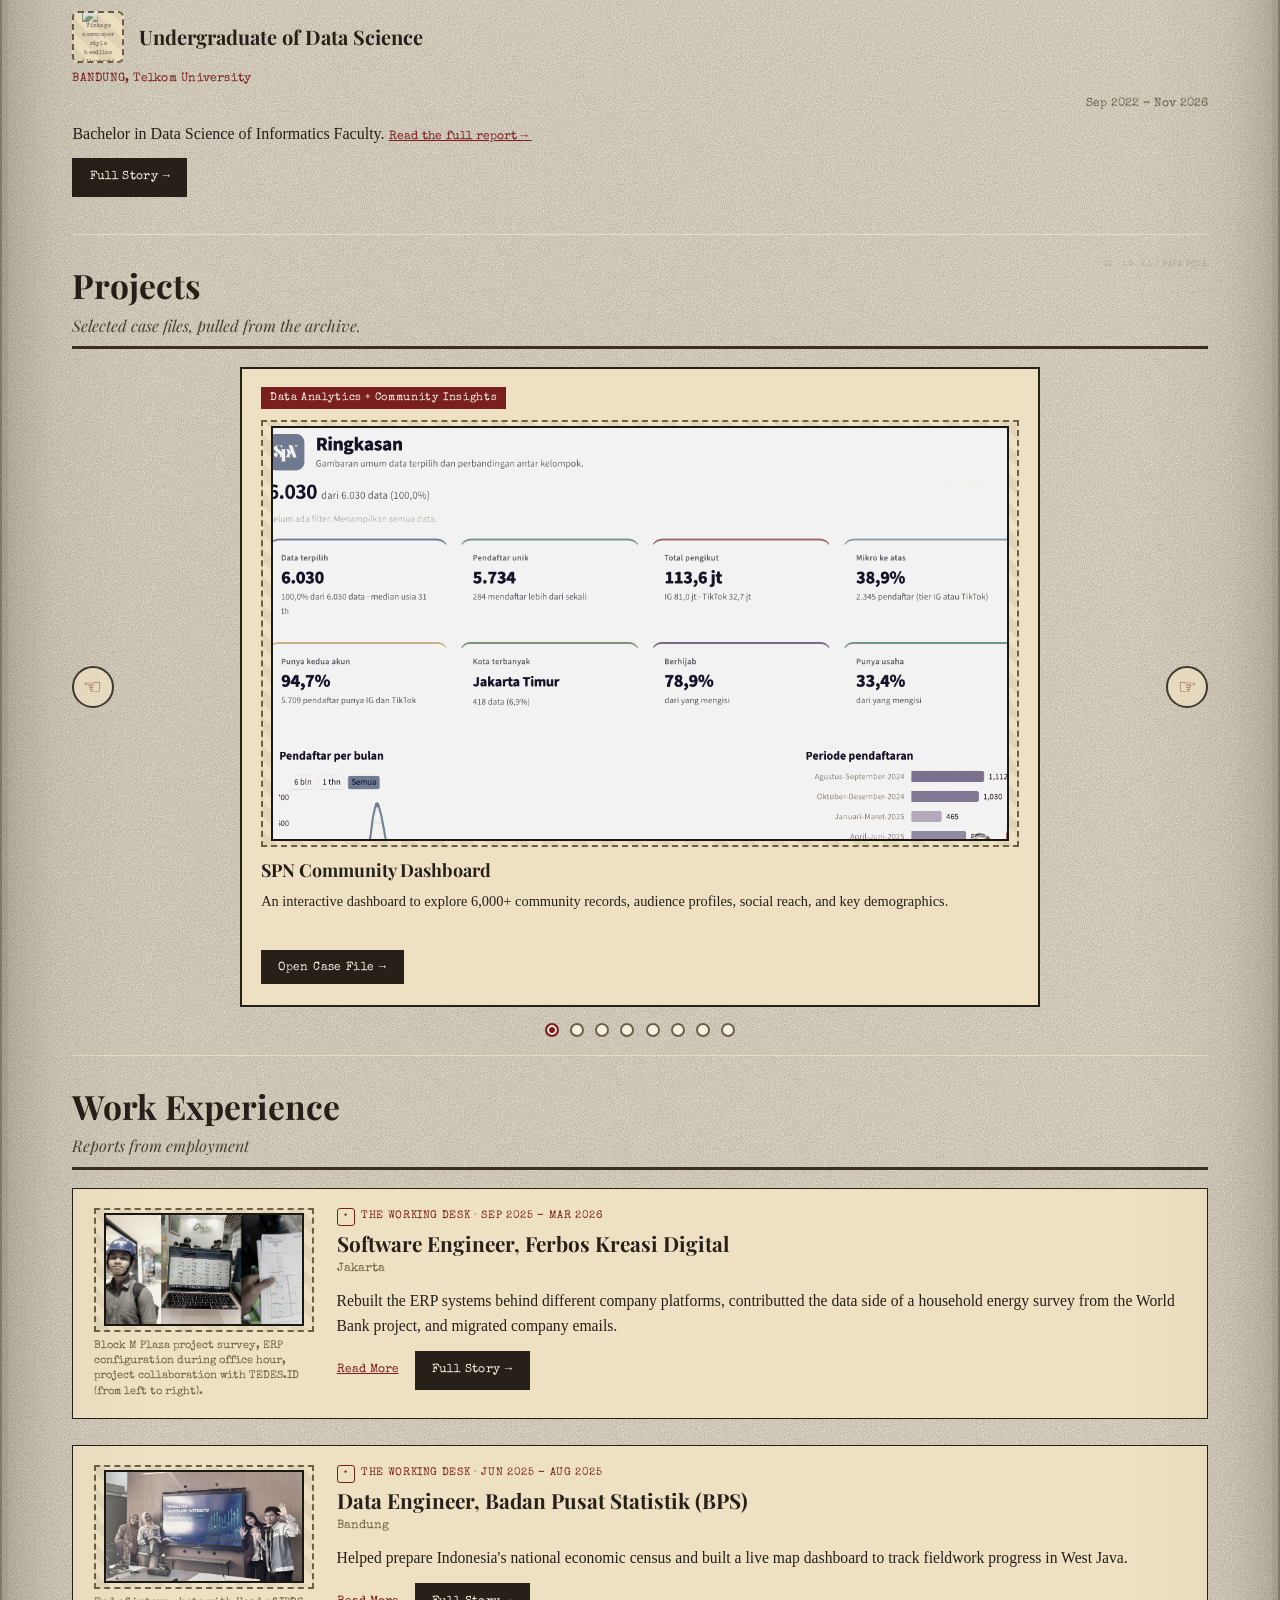
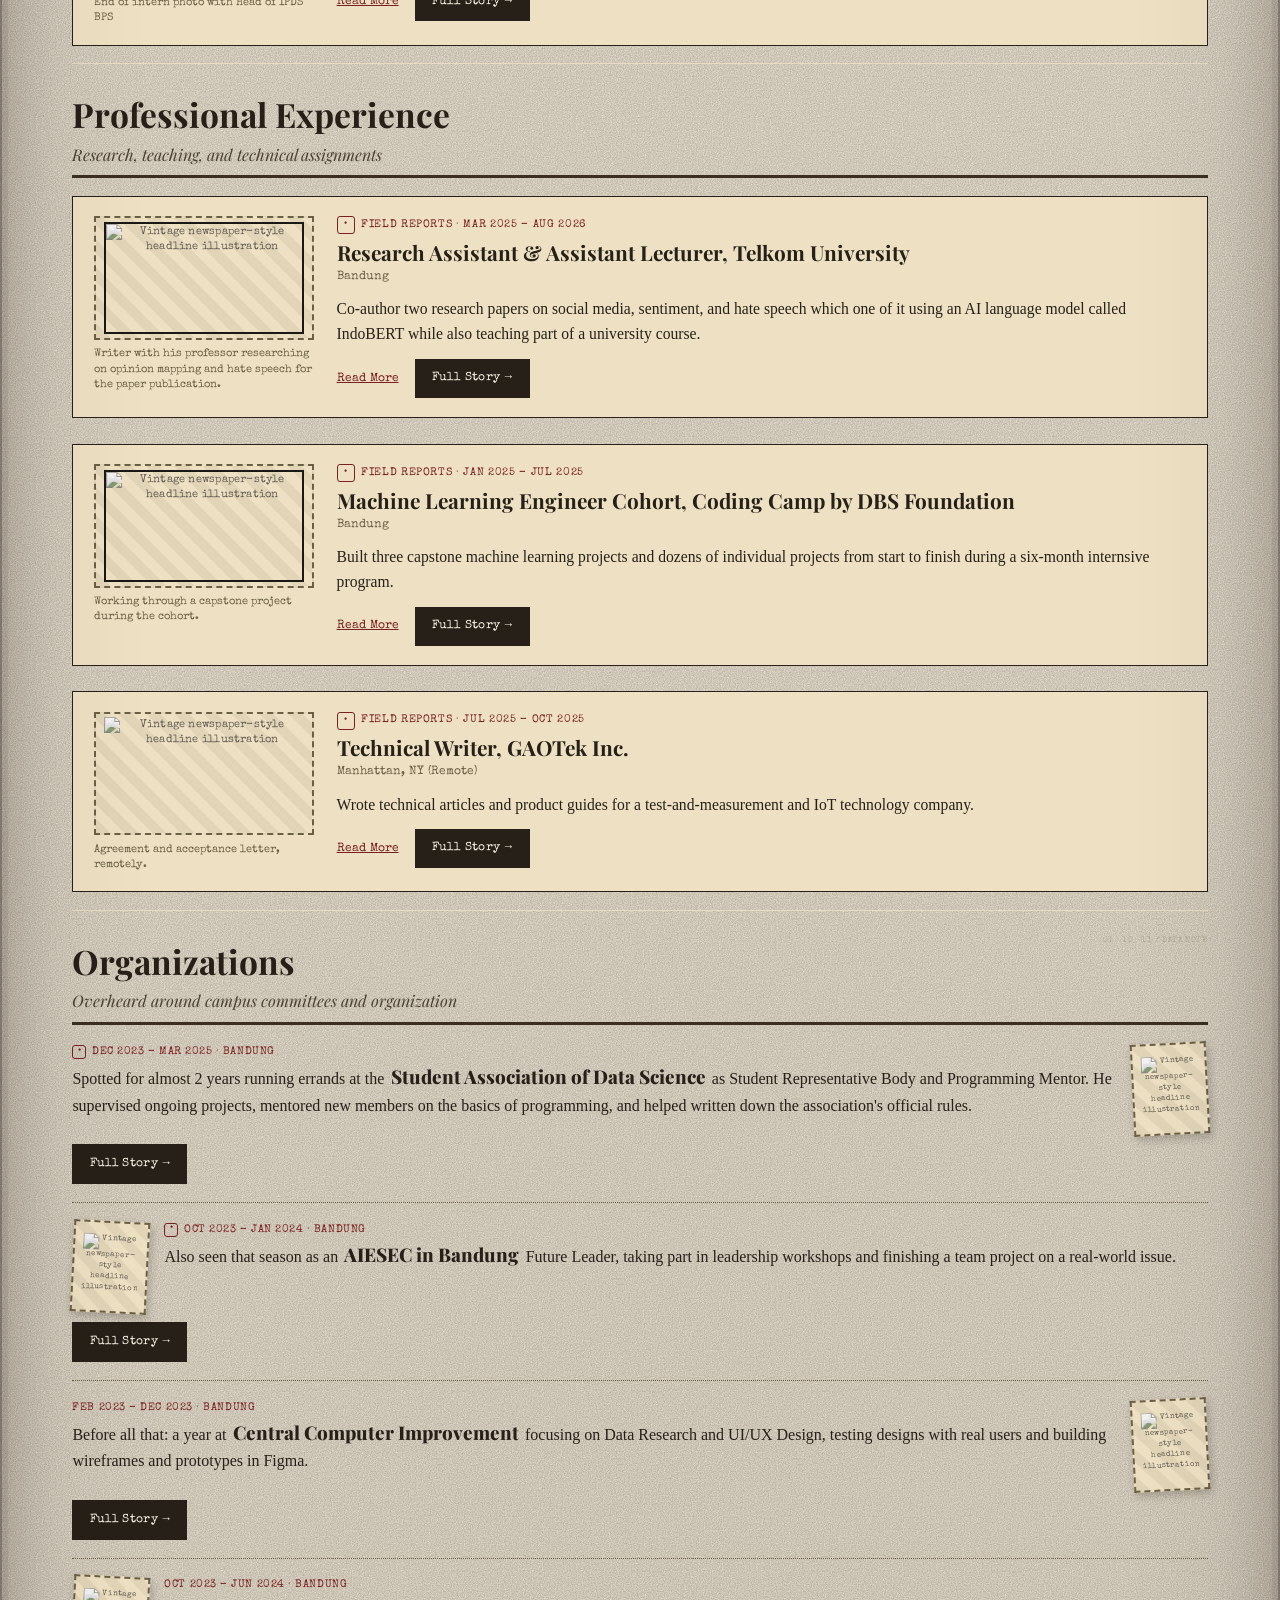
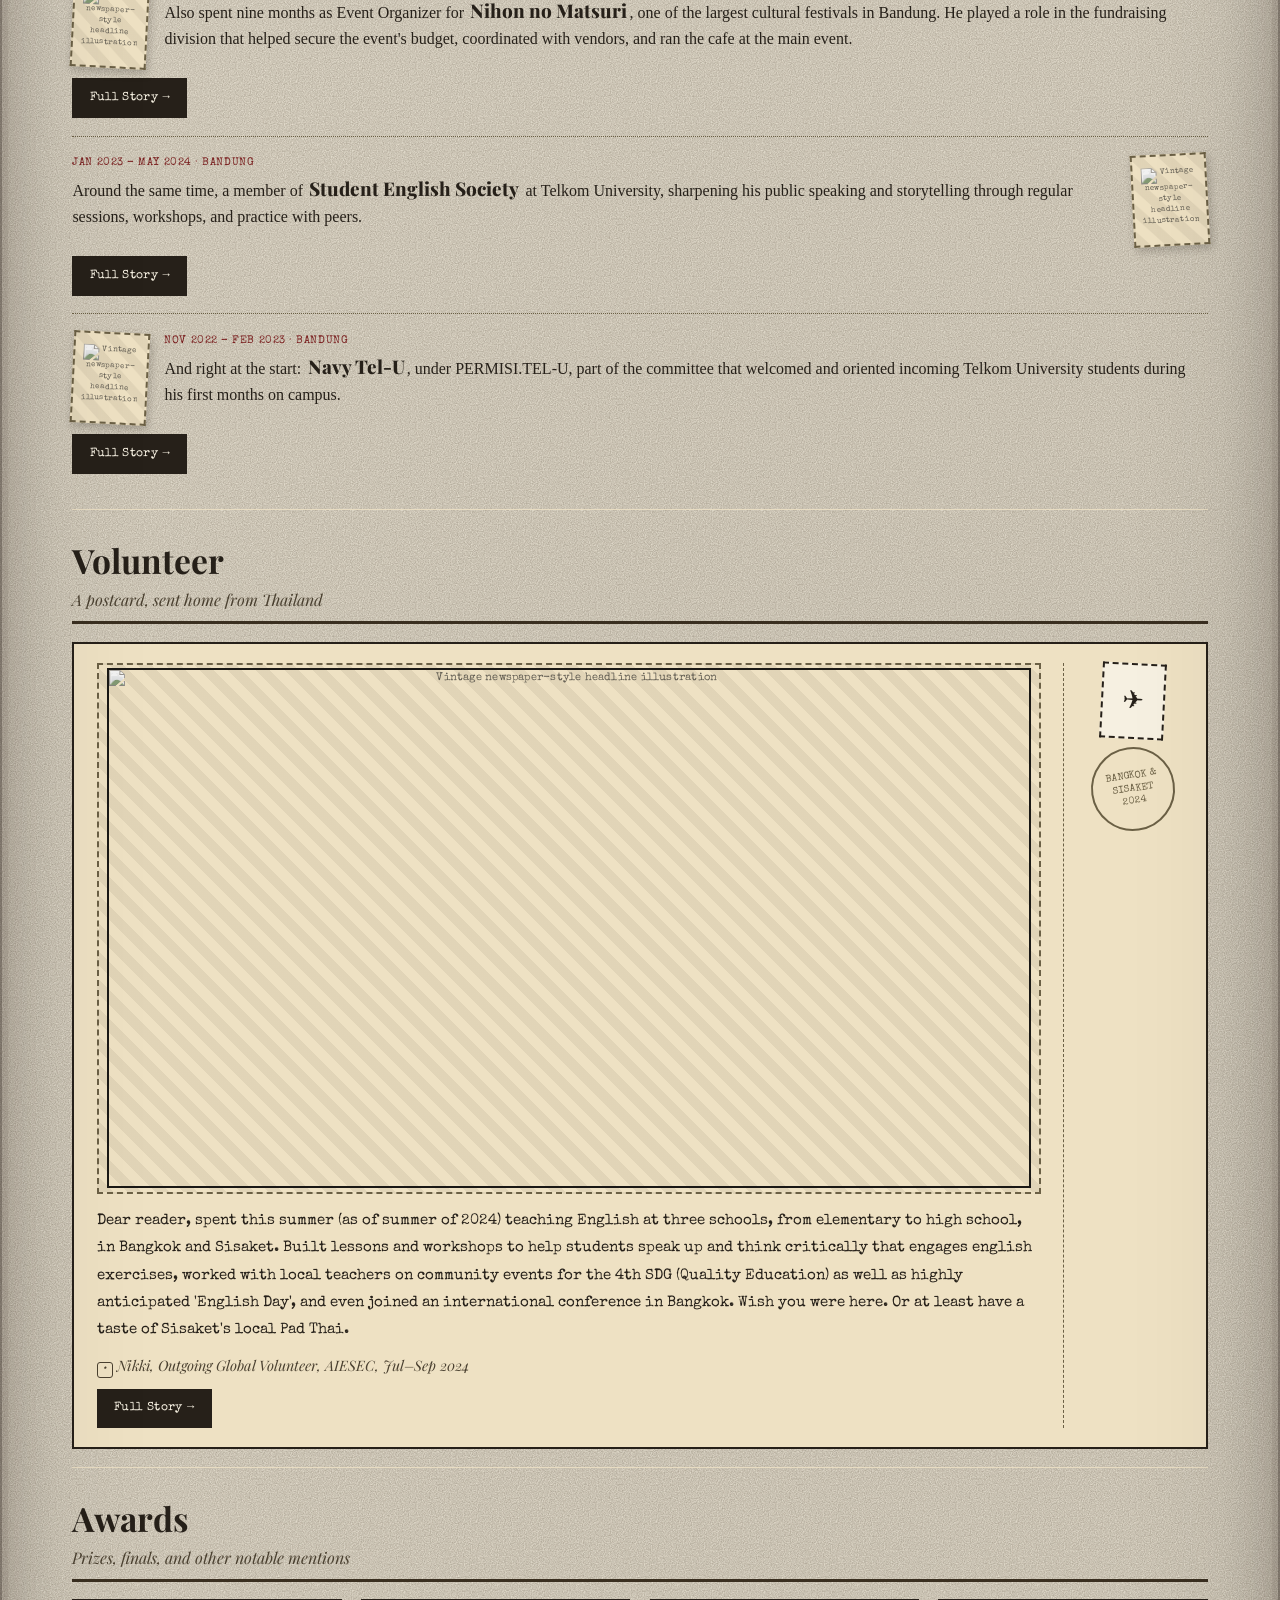
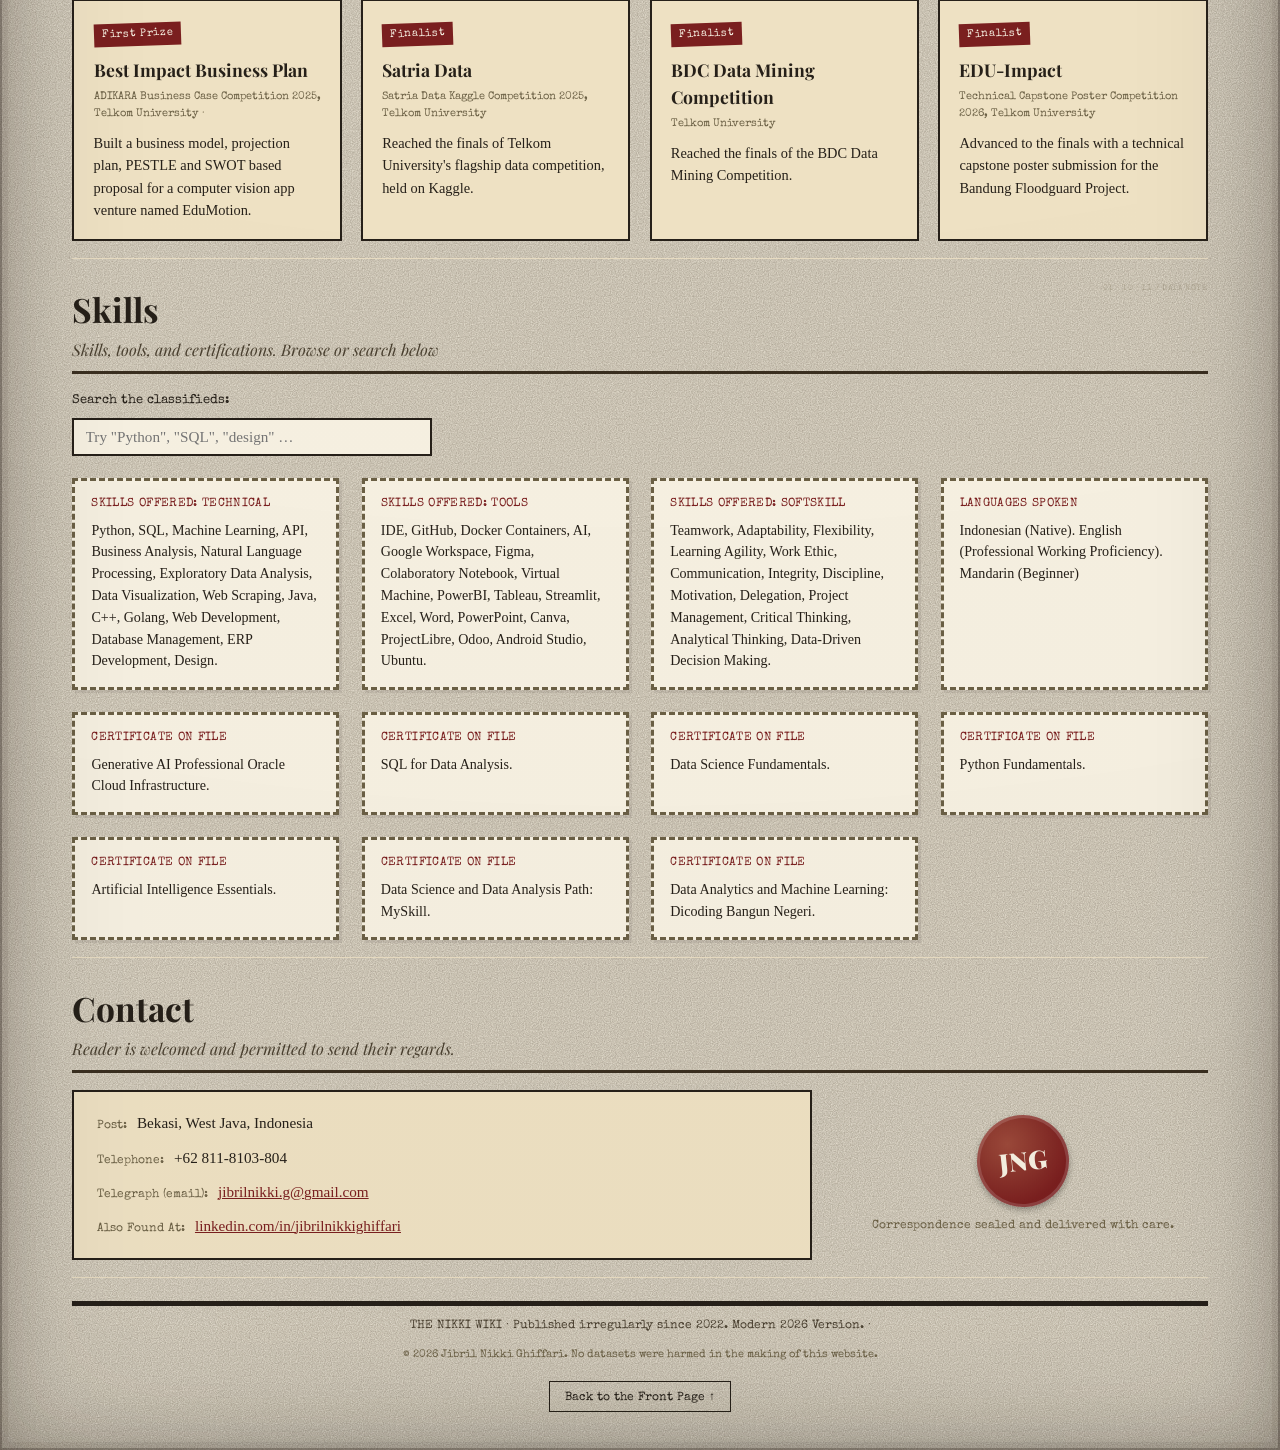
==== commit 622b1108: "tambah project bot n8n v3" ====
--- a/index.html
+++ b/index.html
@@ -491,25 +491,26 @@
                 </div>
               </article>
               <article class="project-card">
-                <p class="project-tag">AI Automation + WhatsApp Integration</p>
+                <p class="project-tag">
+                  AI Automation + Conversational Interfaces
+                </p>
                 <div
                   class="img-placeholder landscape-placeholder project-photo"
-                  aria-label="Bot AI Nikki WhatsApp job tracker conversation"
+                  aria-label="n8n workflow for a context-aware WhatsApp AI assistant"
                 >
                   <img
-                    src="assets/bot-ai2.png"
+                    src="assets/bot-ai.png"
                     class="headline-photo"
-                    alt="Bot AI Nikki managing job applications through WhatsApp chat"
+                    alt="n8n workflow connecting WhatsApp, AI intent classification, and Google Sheets"
                     loading="lazy"
                   />
                 </div>
                 <h3 class="project-headline">
-                  Bot AI Nikki — WhatsApp Job Tracker
+                  Bot AI Nikki — WhatsApp Workflow Assistant
                 </h3>
                 <p class="project-teaser">
-                  An AI-powered WhatsApp assistant that logs and manages job
-                  applications through natural-language messages, backed by
-                  Google Sheets.
+                  A context-aware WhatsApp assistant that turns natural-language
+                  messages into structured actions across connected tools.
                 </p>
                 <button
                   class="cta-button dossier-open-btn"
@@ -528,7 +529,7 @@
                     CASE NO. 03 &middot; AI-POWERED WORKFLOW AUTOMATION
                   </p>
                   <h3 class="dossier-title">
-                    Bot AI Nikki — WhatsApp Job Tracker
+                    Bot AI Nikki — WhatsApp Workflow Assistant
                   </h3>
                   <p class="dossier-meta">
                     Personal Project &middot; n8n, Evolution API, Gemini &amp;
@@ -536,22 +537,23 @@
                   </p>
                   <div
                     class="img-placeholder landscape-placeholder dossier-photo"
-                    aria-label="n8n workflow connecting WhatsApp, AI intent classification, and Google Sheets"
+                    aria-label="Bot AI Nikki responding to contextual requests through WhatsApp chat"
                   >
                     <img
-                      src="assets/bot-ai.png"
+                      src="assets/bot-ai2.png"
                       class="headline-photo"
-                      alt="n8n automation workflow for the Bot AI Nikki WhatsApp assistant"
+                      alt="WhatsApp conversation showing the Bot AI Nikki assistant and contextual responses"
                       loading="lazy"
                     />
                   </div>
                   <div class="dossier-body">
                     <p>
-                      Connected WhatsApp to n8n through Evolution API, with
-                      Gemini-powered intent classification to interpret requests
-                      in context. Google Sheets stores application records,
-                      supporting chat-based workflows to add, list, update, and
-                      delete job applications.
+                      Connected WhatsApp to n8n through Evolution API, using
+                      Gemini-powered intent classification to interpret
+                      natural-language requests in context. Google Sheets serves
+                      as a lightweight data store, while chat-based workflows
+                      can create, retrieve, update, and delete structured
+                      records.
                     </p>
                   </div>
                 </div>
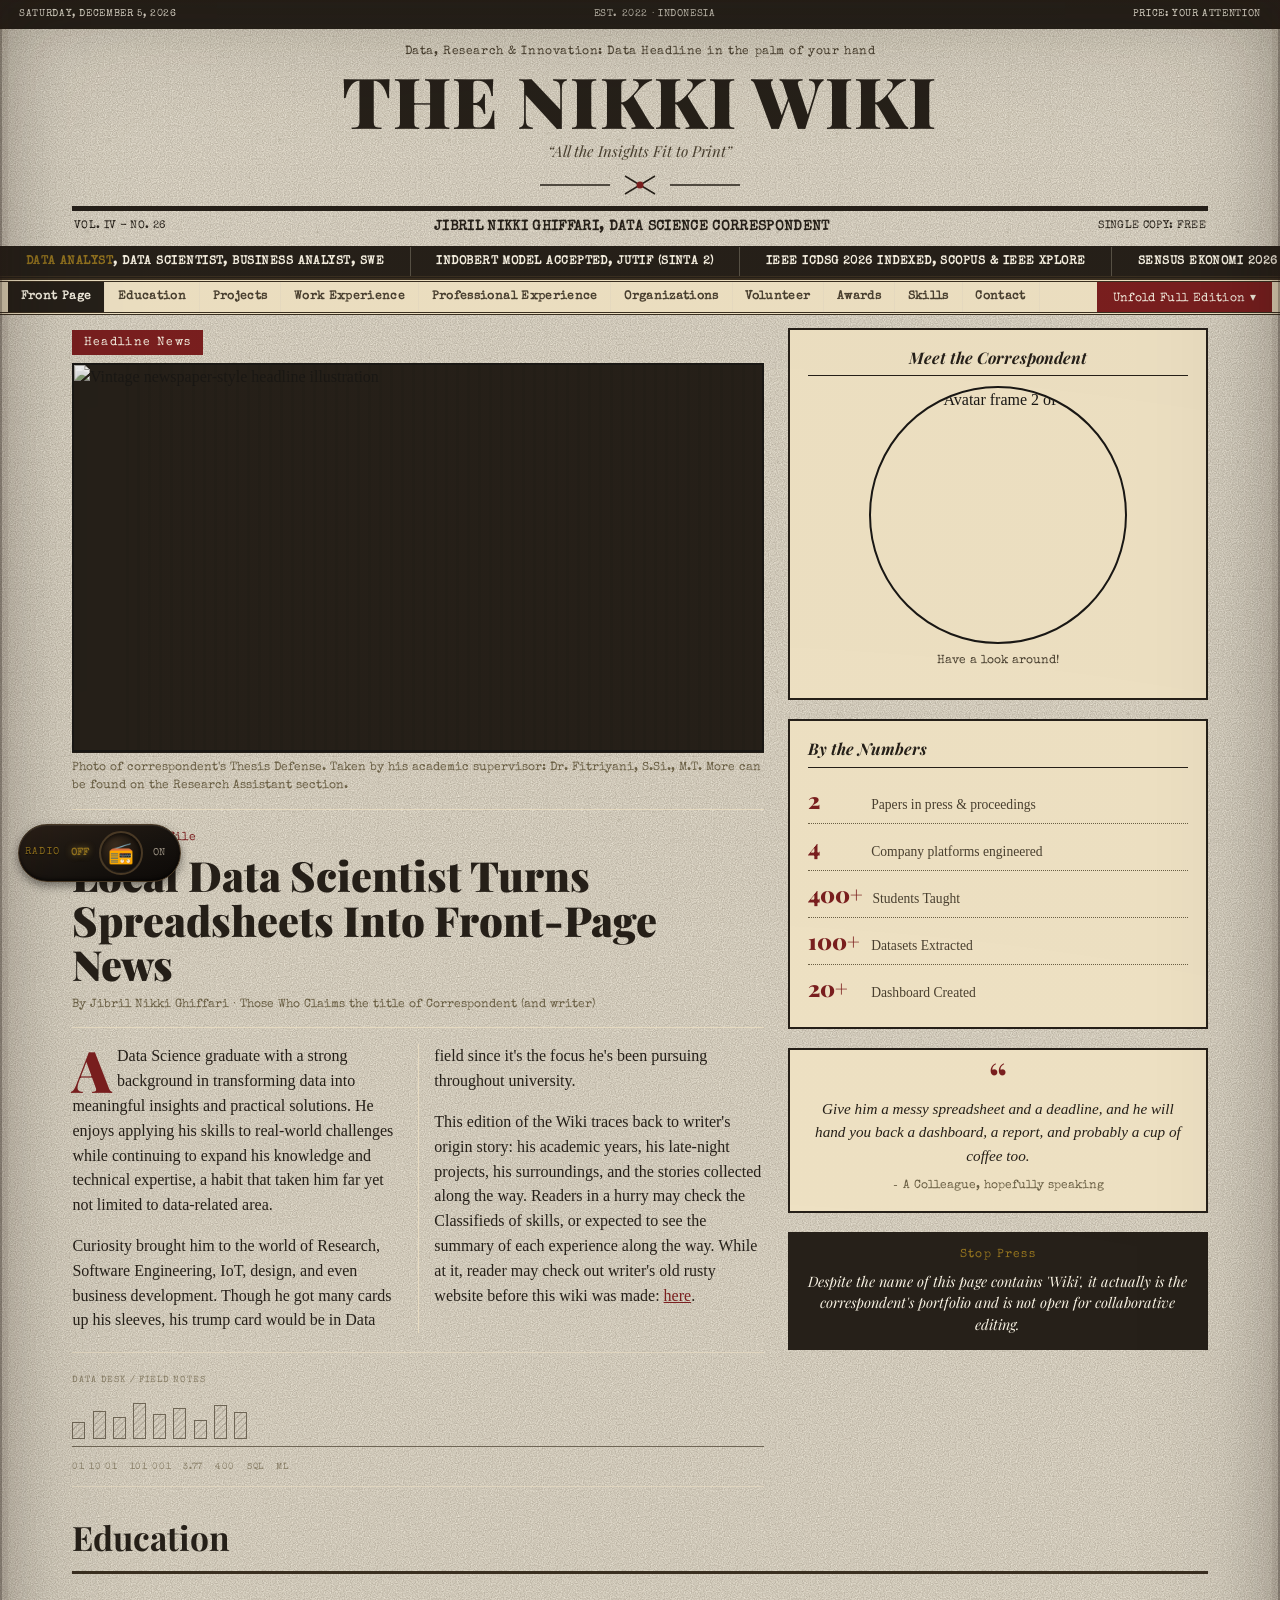
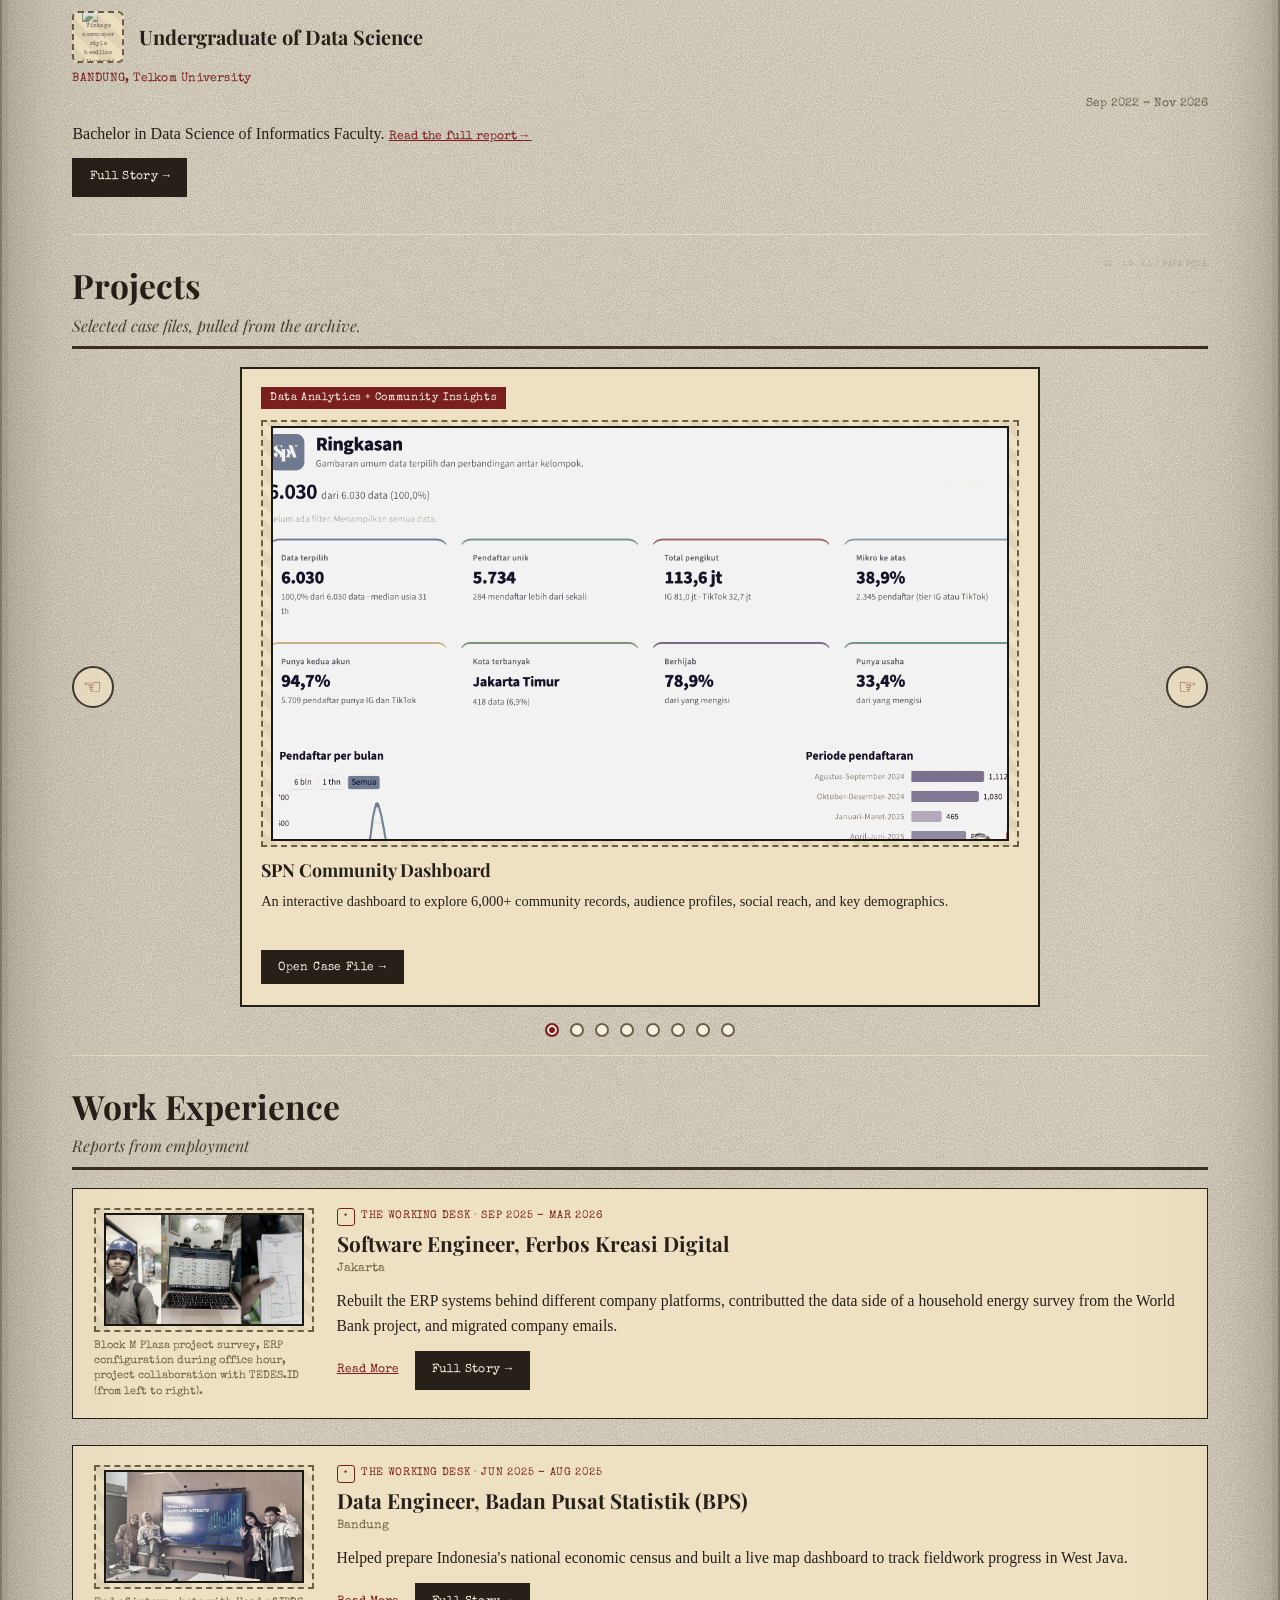
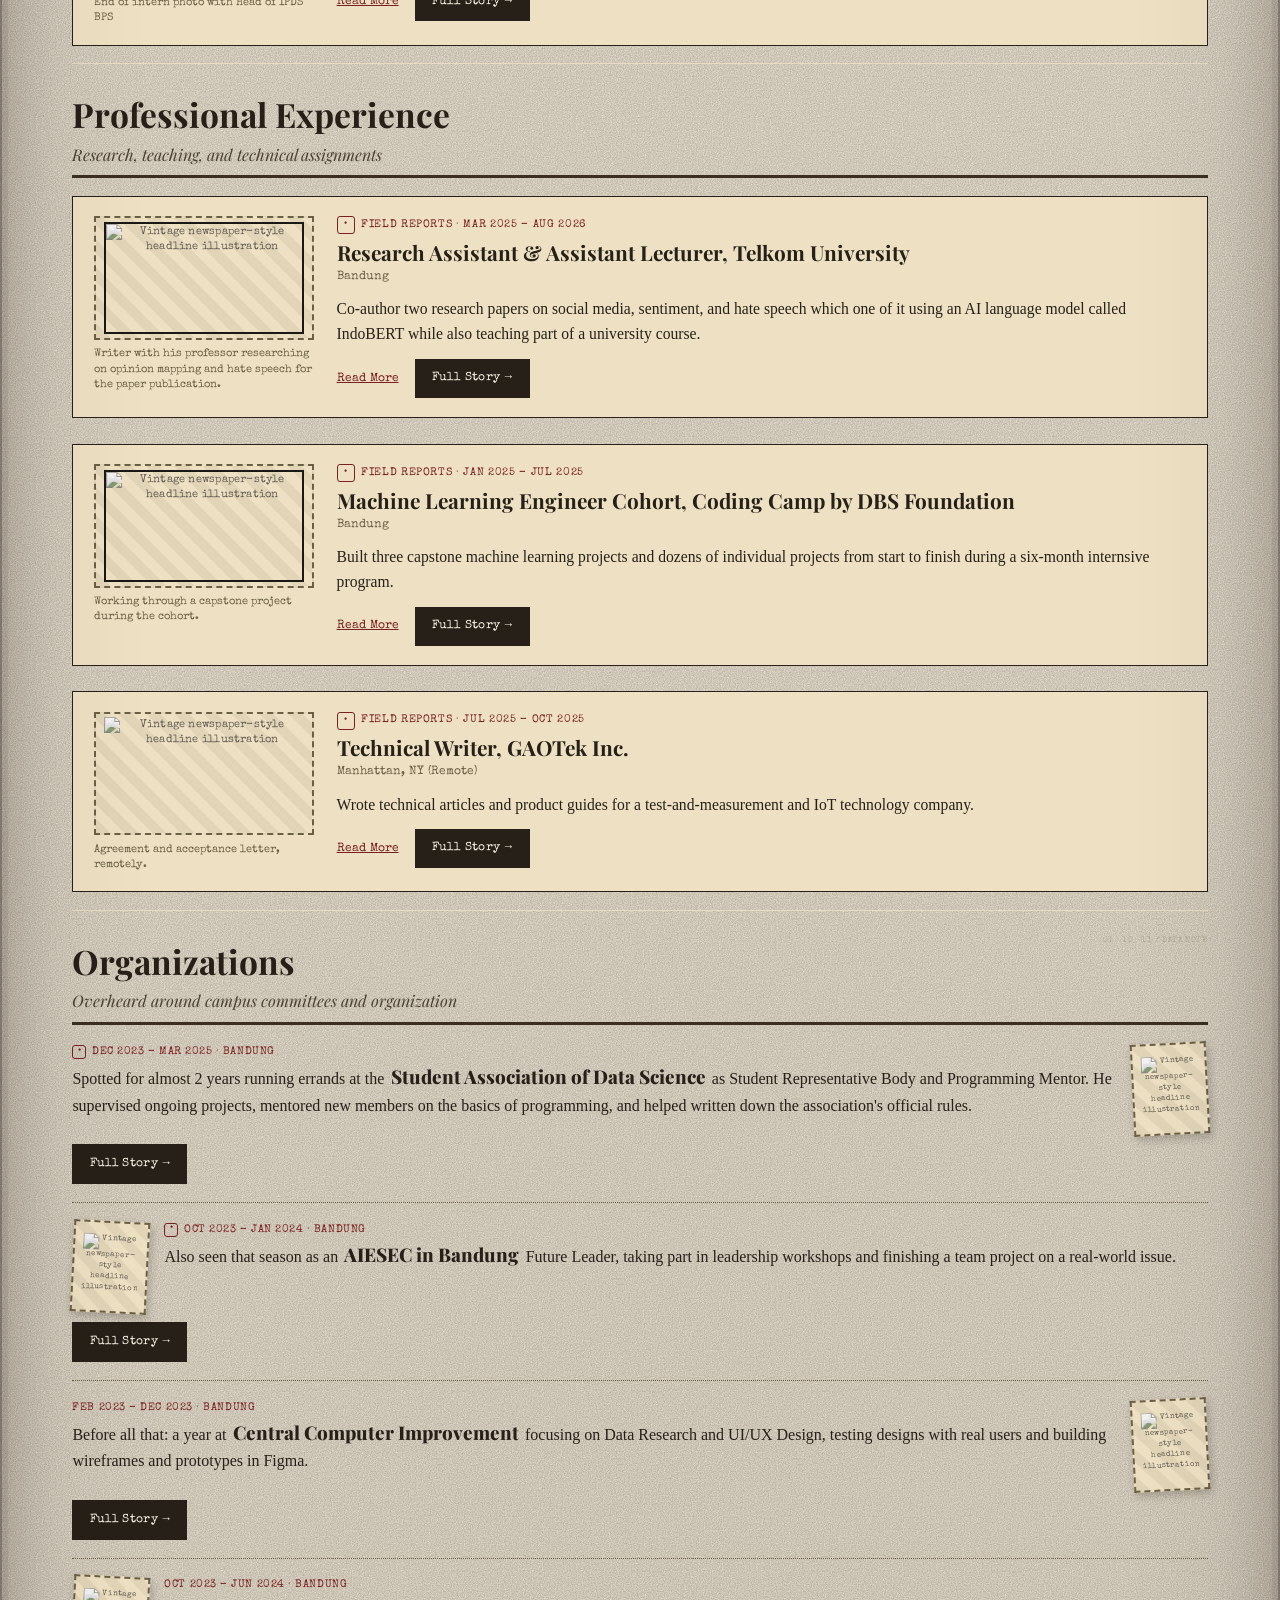
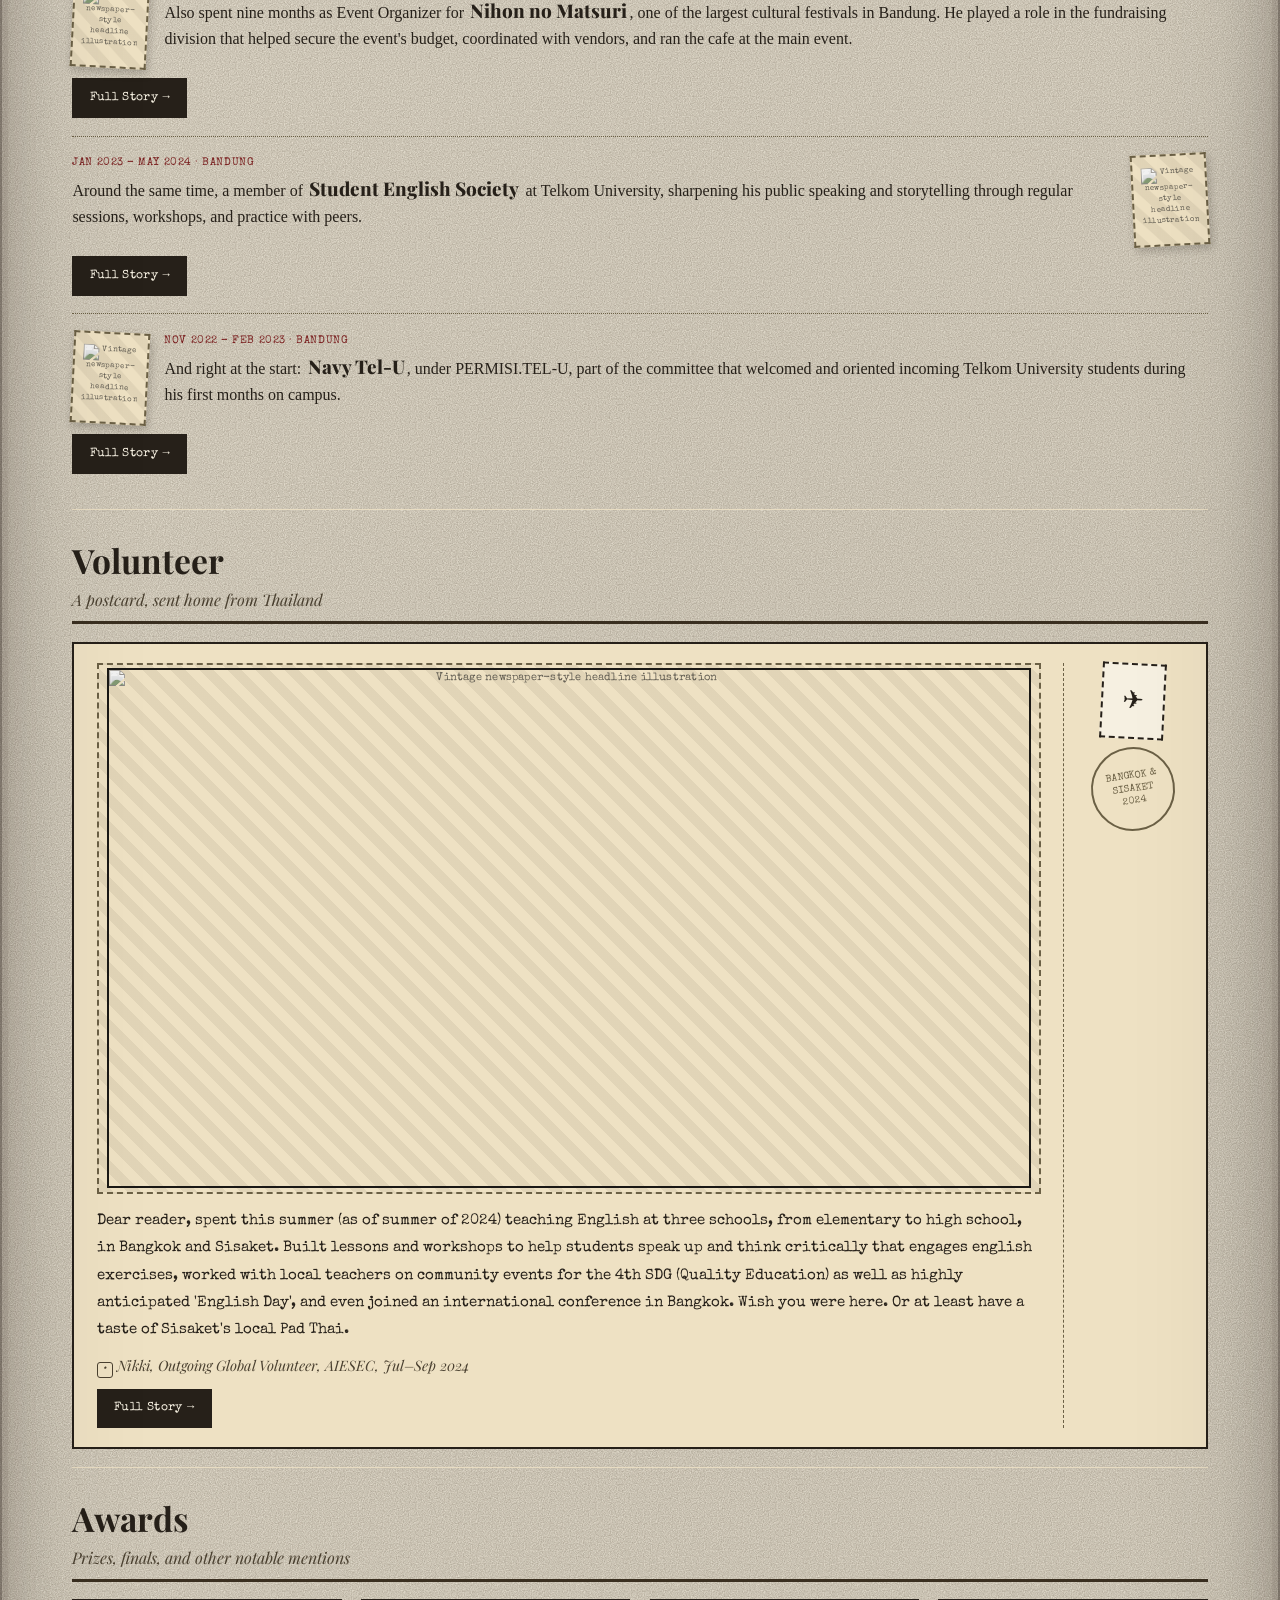
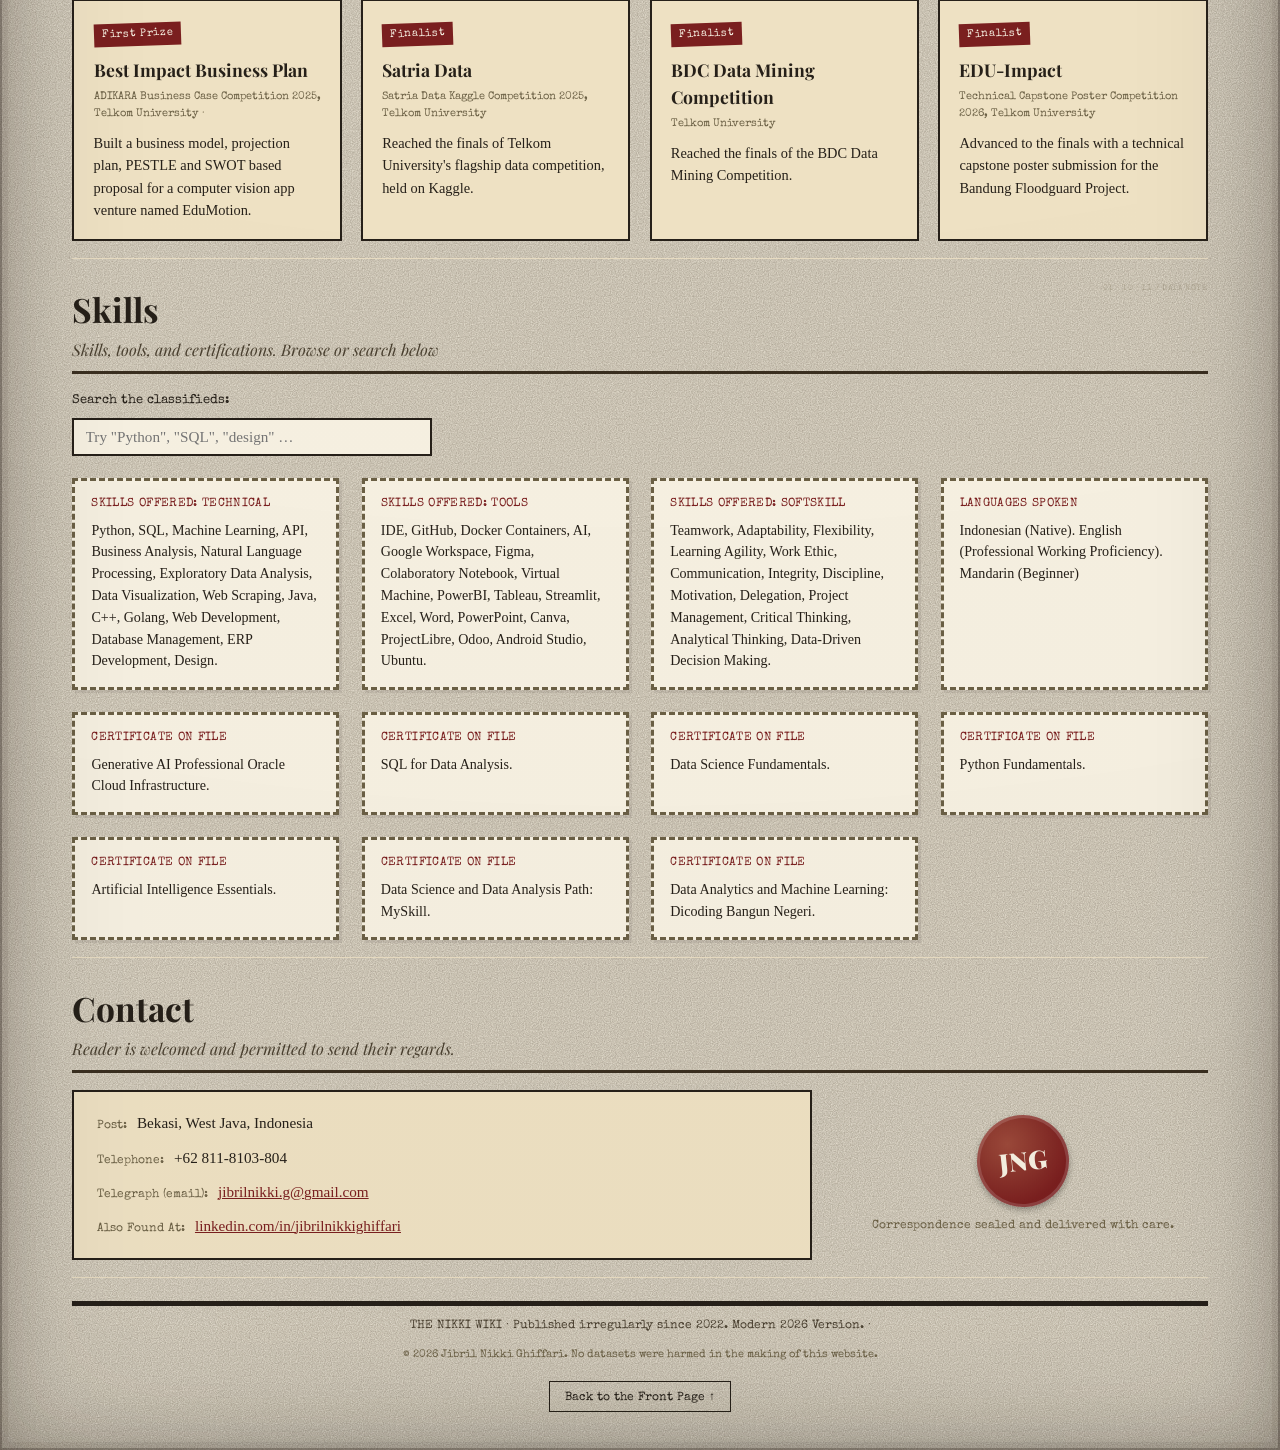
==== commit 93f4d5ba: "upd kecil2an" ====
--- a/index.html
+++ b/index.html
@@ -506,7 +506,7 @@
                   />
                 </div>
                 <h3 class="project-headline">
-                  Bot AI Nikki — WhatsApp Workflow Assistant
+                  Personal AI Bot: WhatsApp Workflow Assistant
                 </h3>
                 <p class="project-teaser">
                   A context-aware WhatsApp assistant that turns natural-language
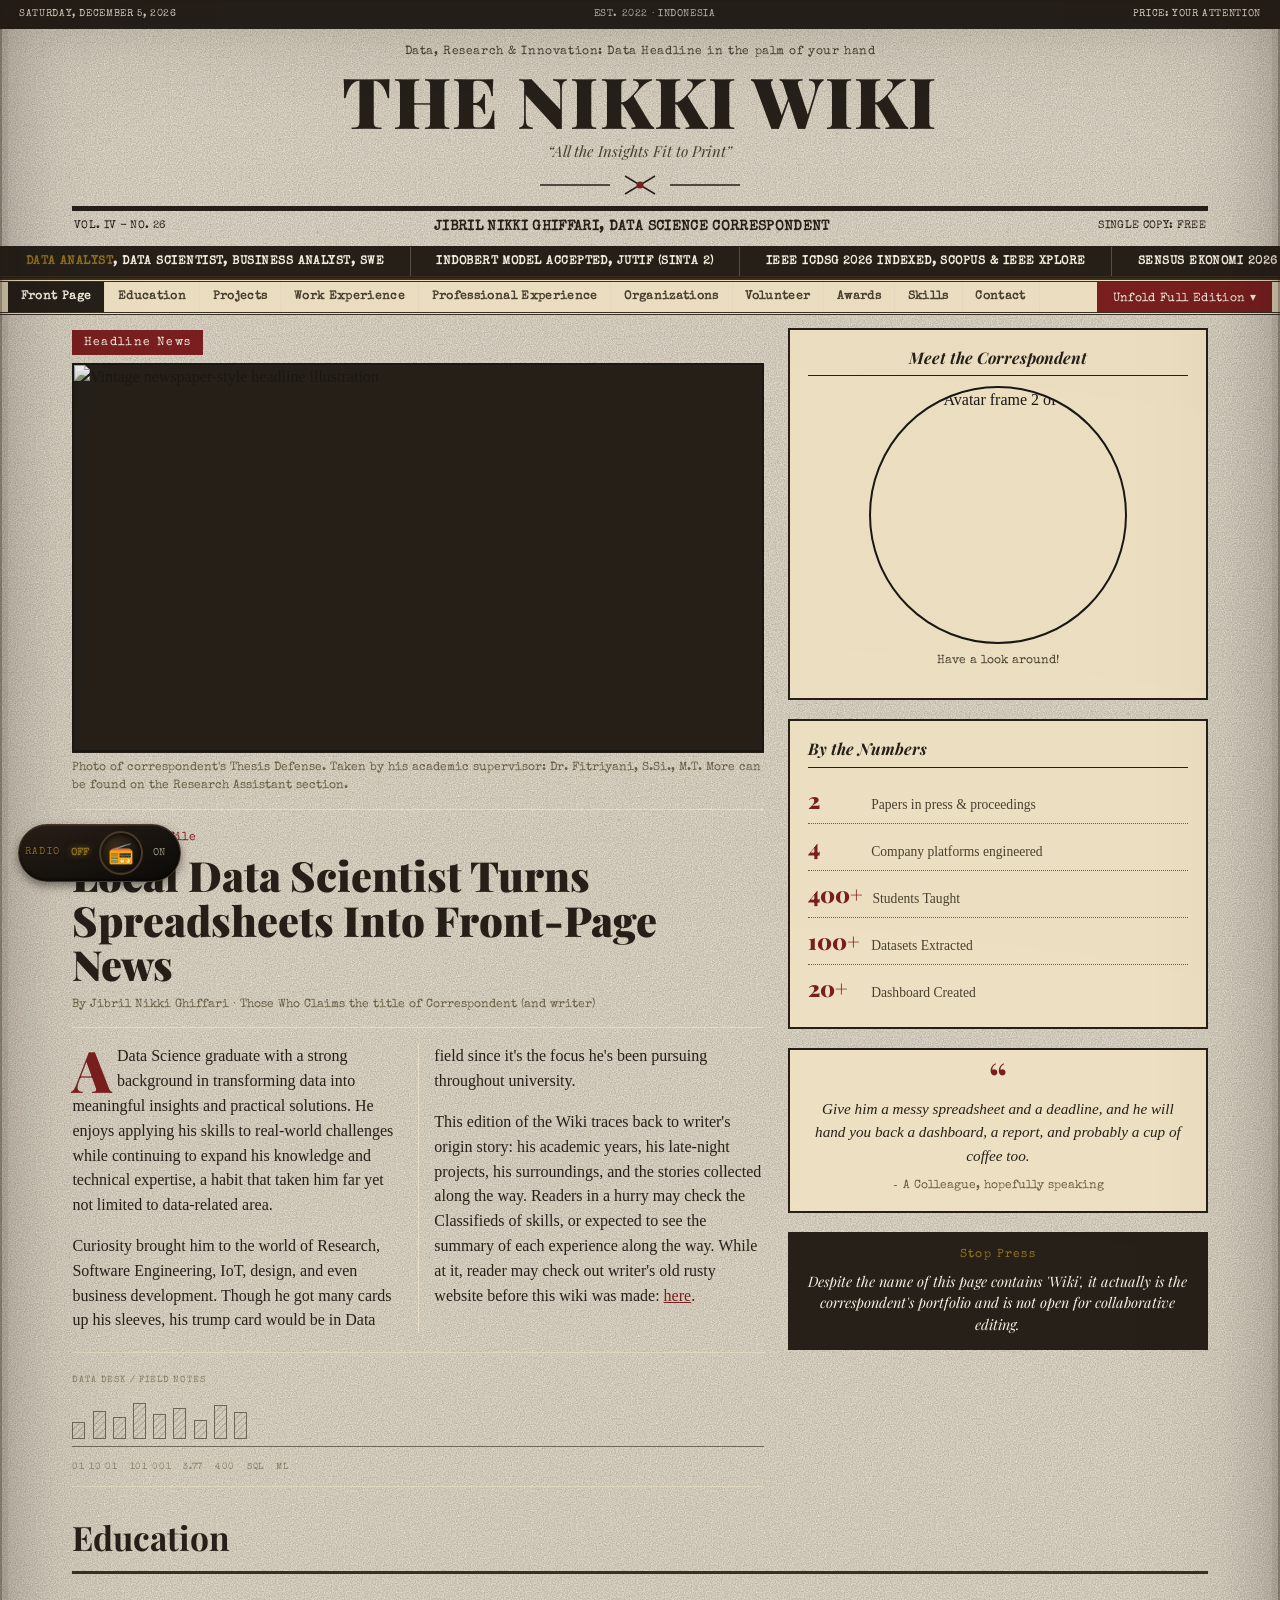
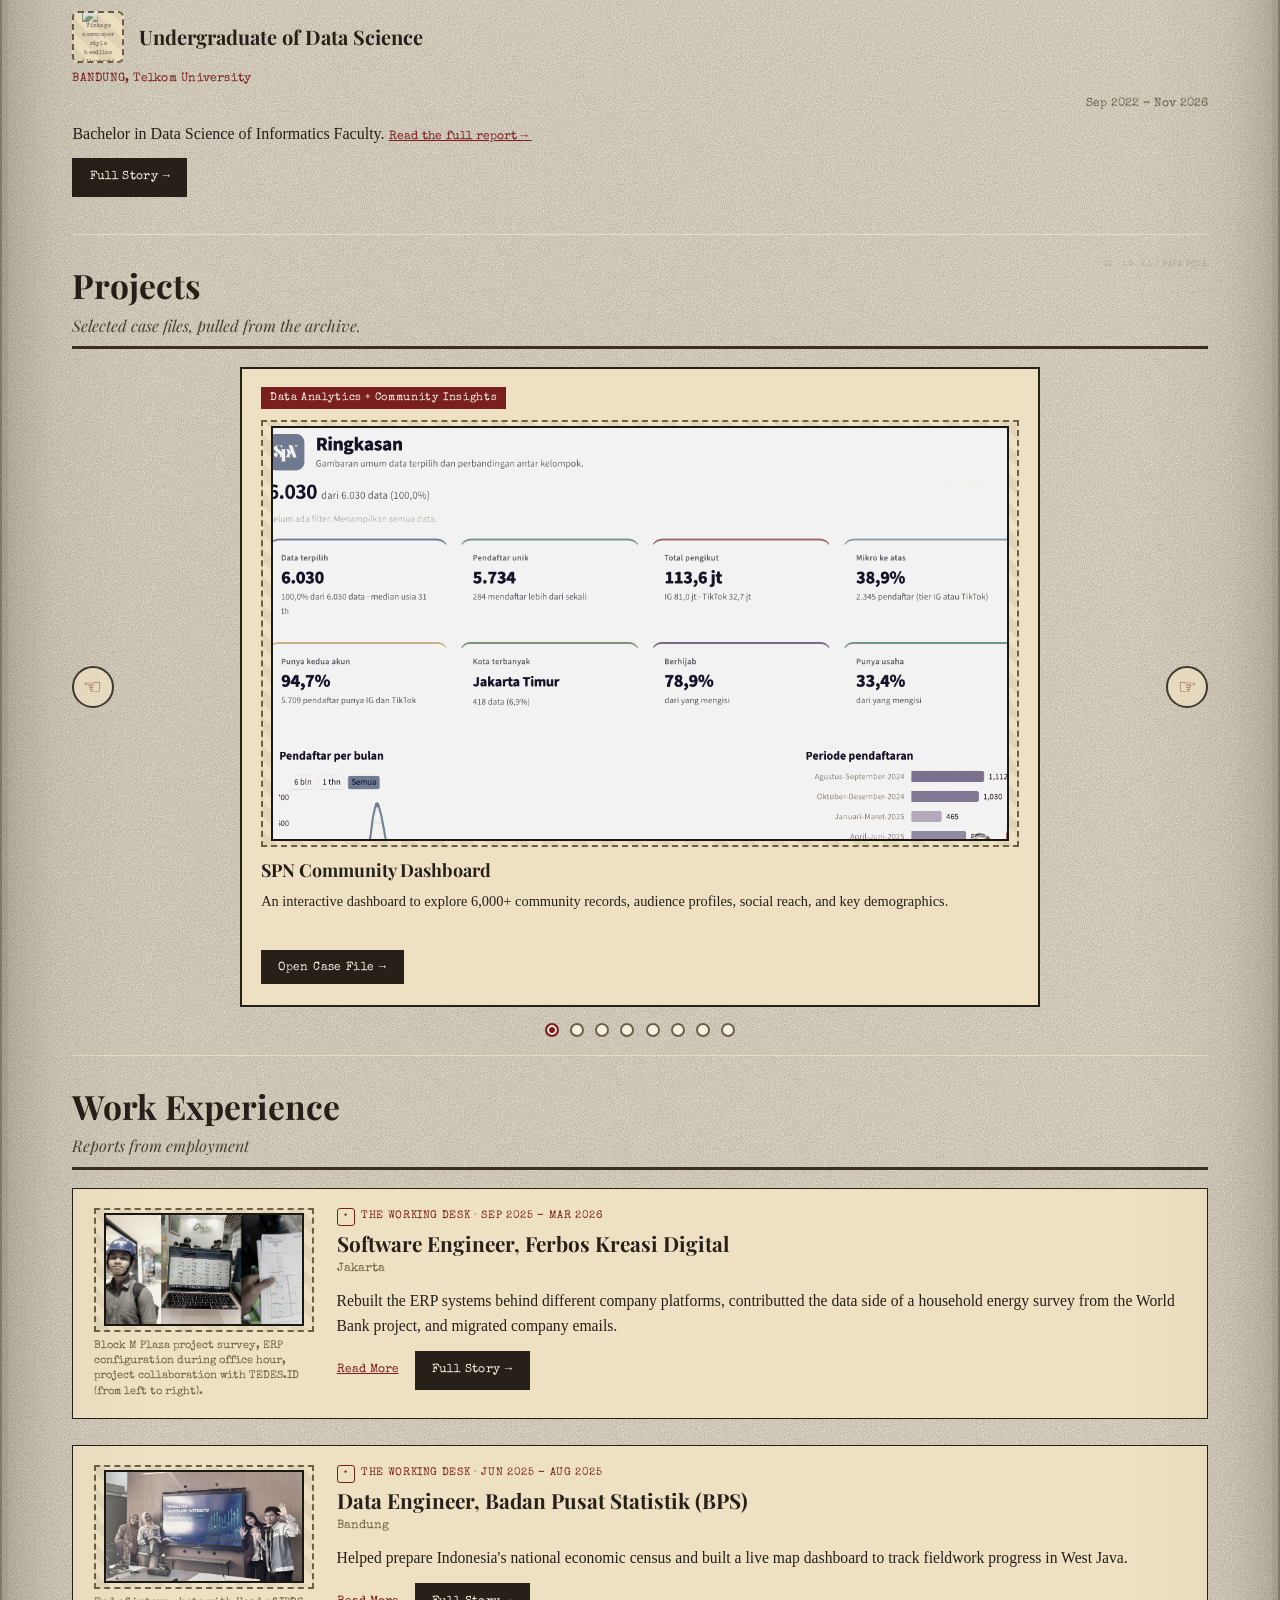
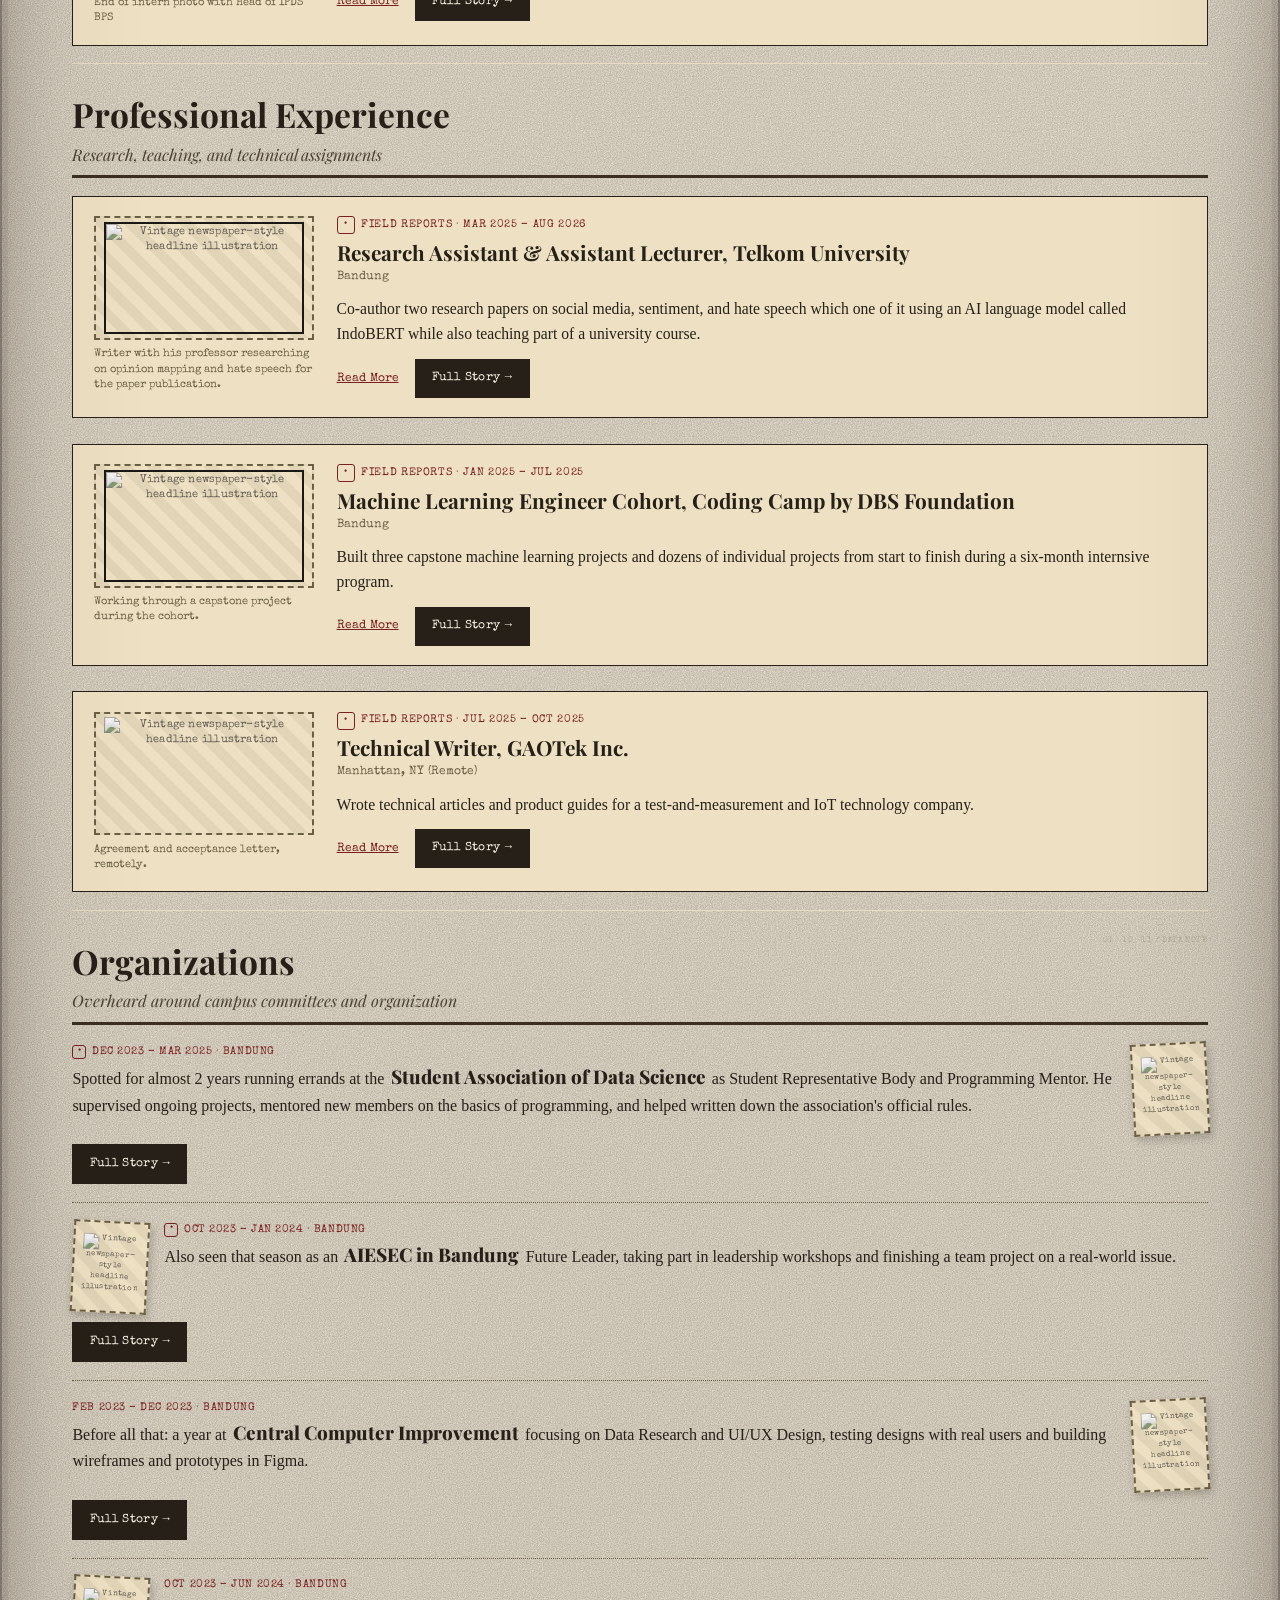
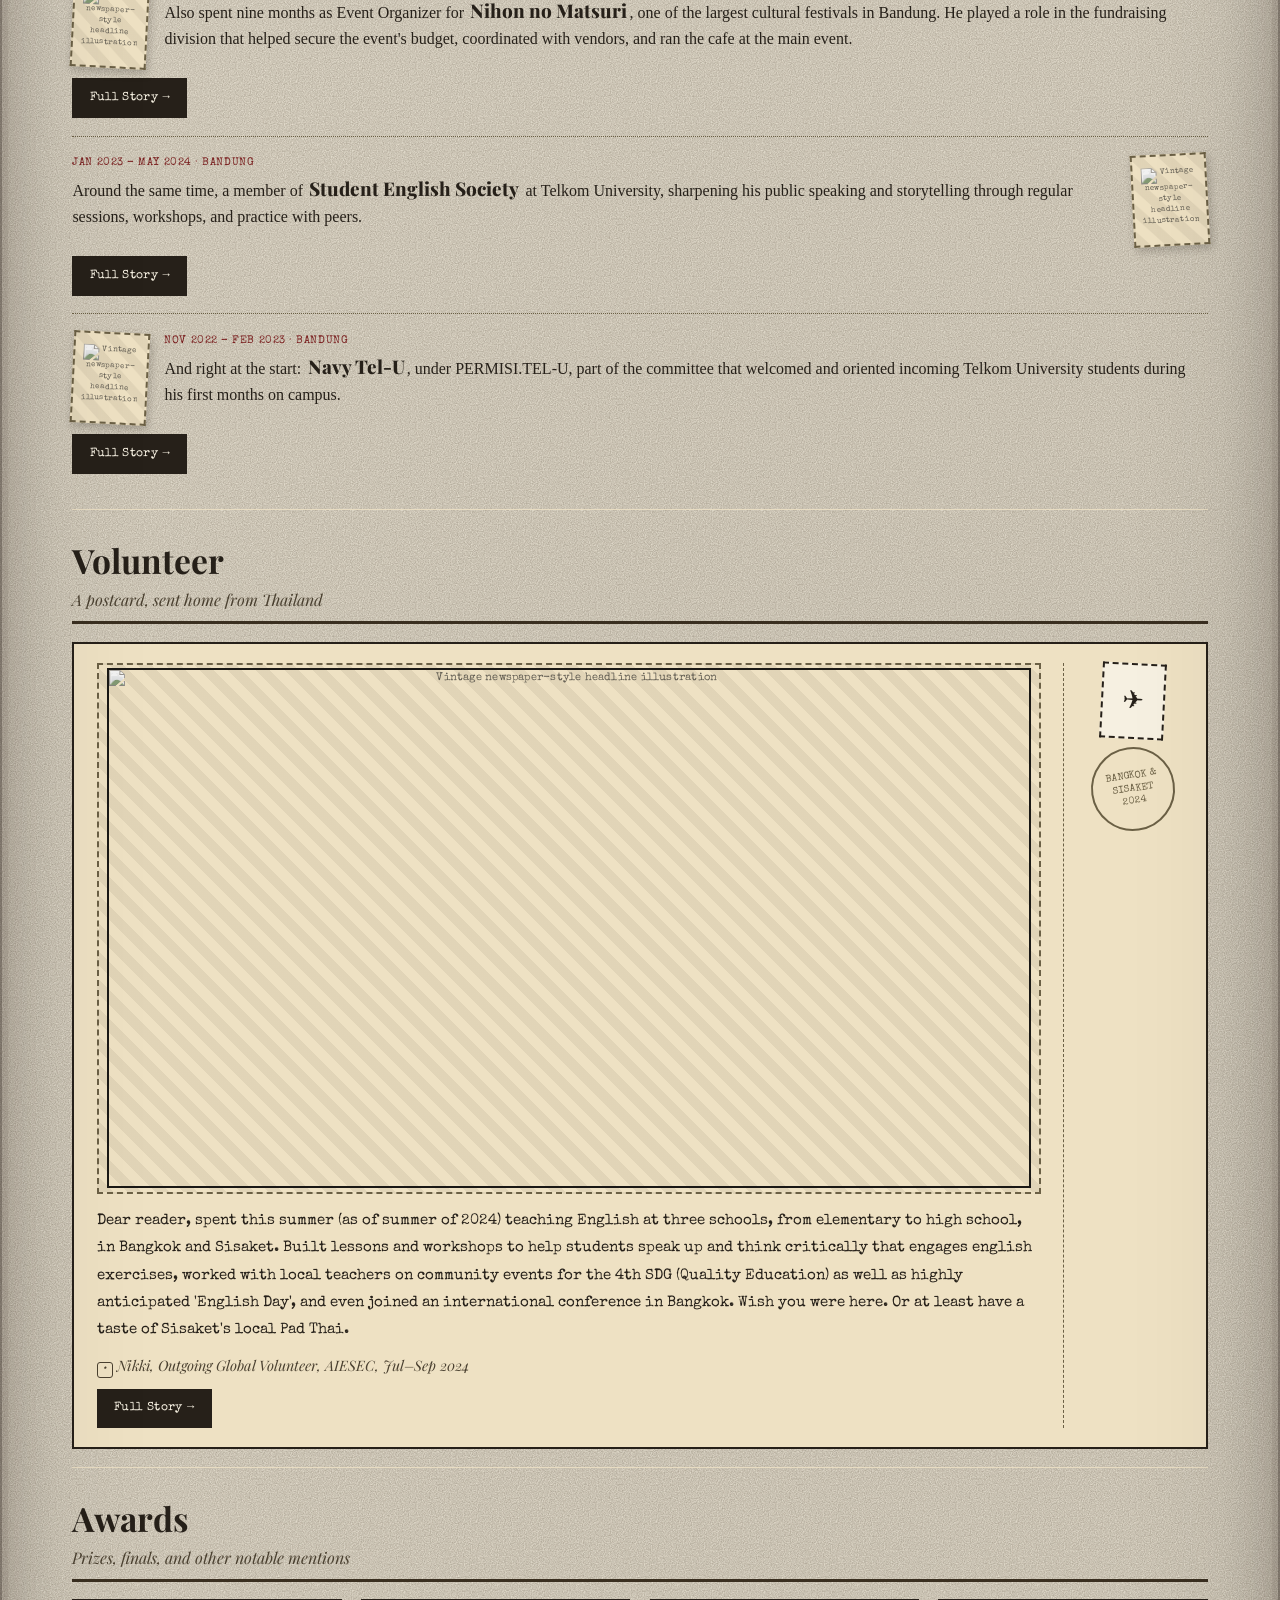
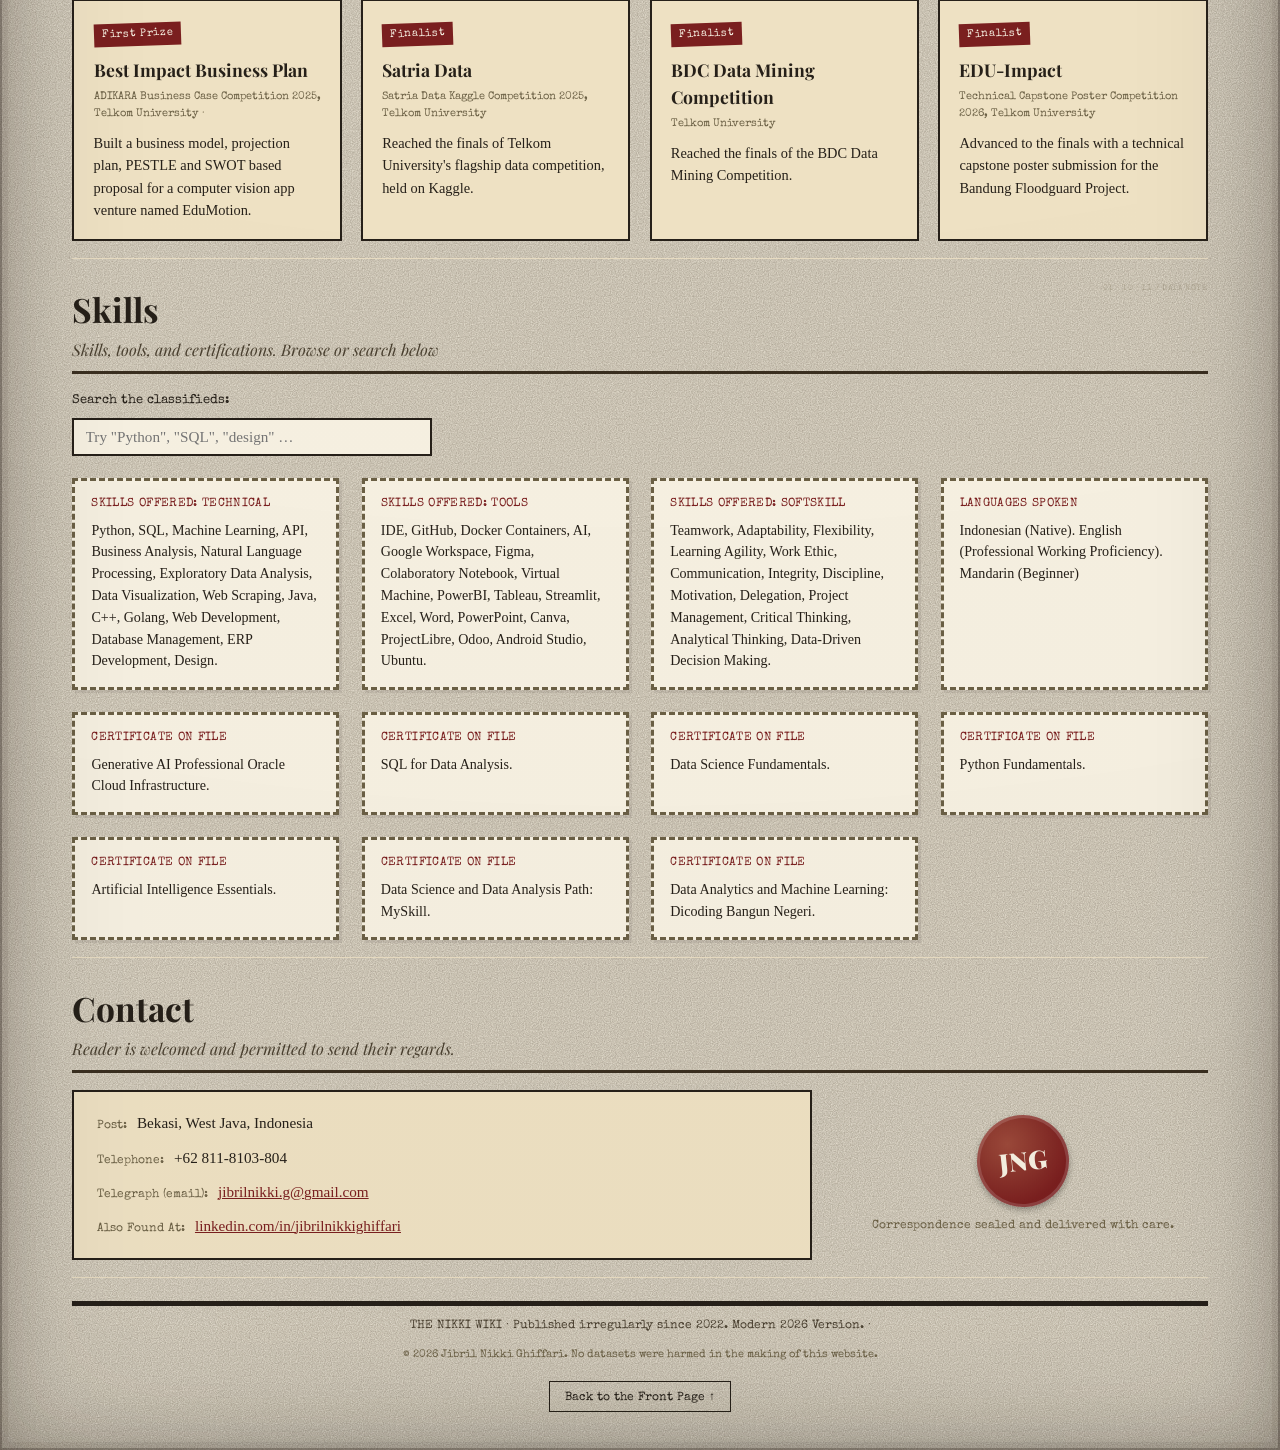
==== commit 34f20138: "upd kecil2an v2" ====
--- a/index.html
+++ b/index.html
@@ -529,7 +529,7 @@
                     CASE NO. 03 &middot; AI-POWERED WORKFLOW AUTOMATION
                   </p>
                   <h3 class="dossier-title">
-                    Bot AI Nikki — WhatsApp Workflow Assistant
+                    Personal AI Bot: WhatsApp Workflow Assistant
                   </h3>
                   <p class="dossier-meta">
                     Personal Project &middot; n8n, Evolution API, Gemini &amp;
